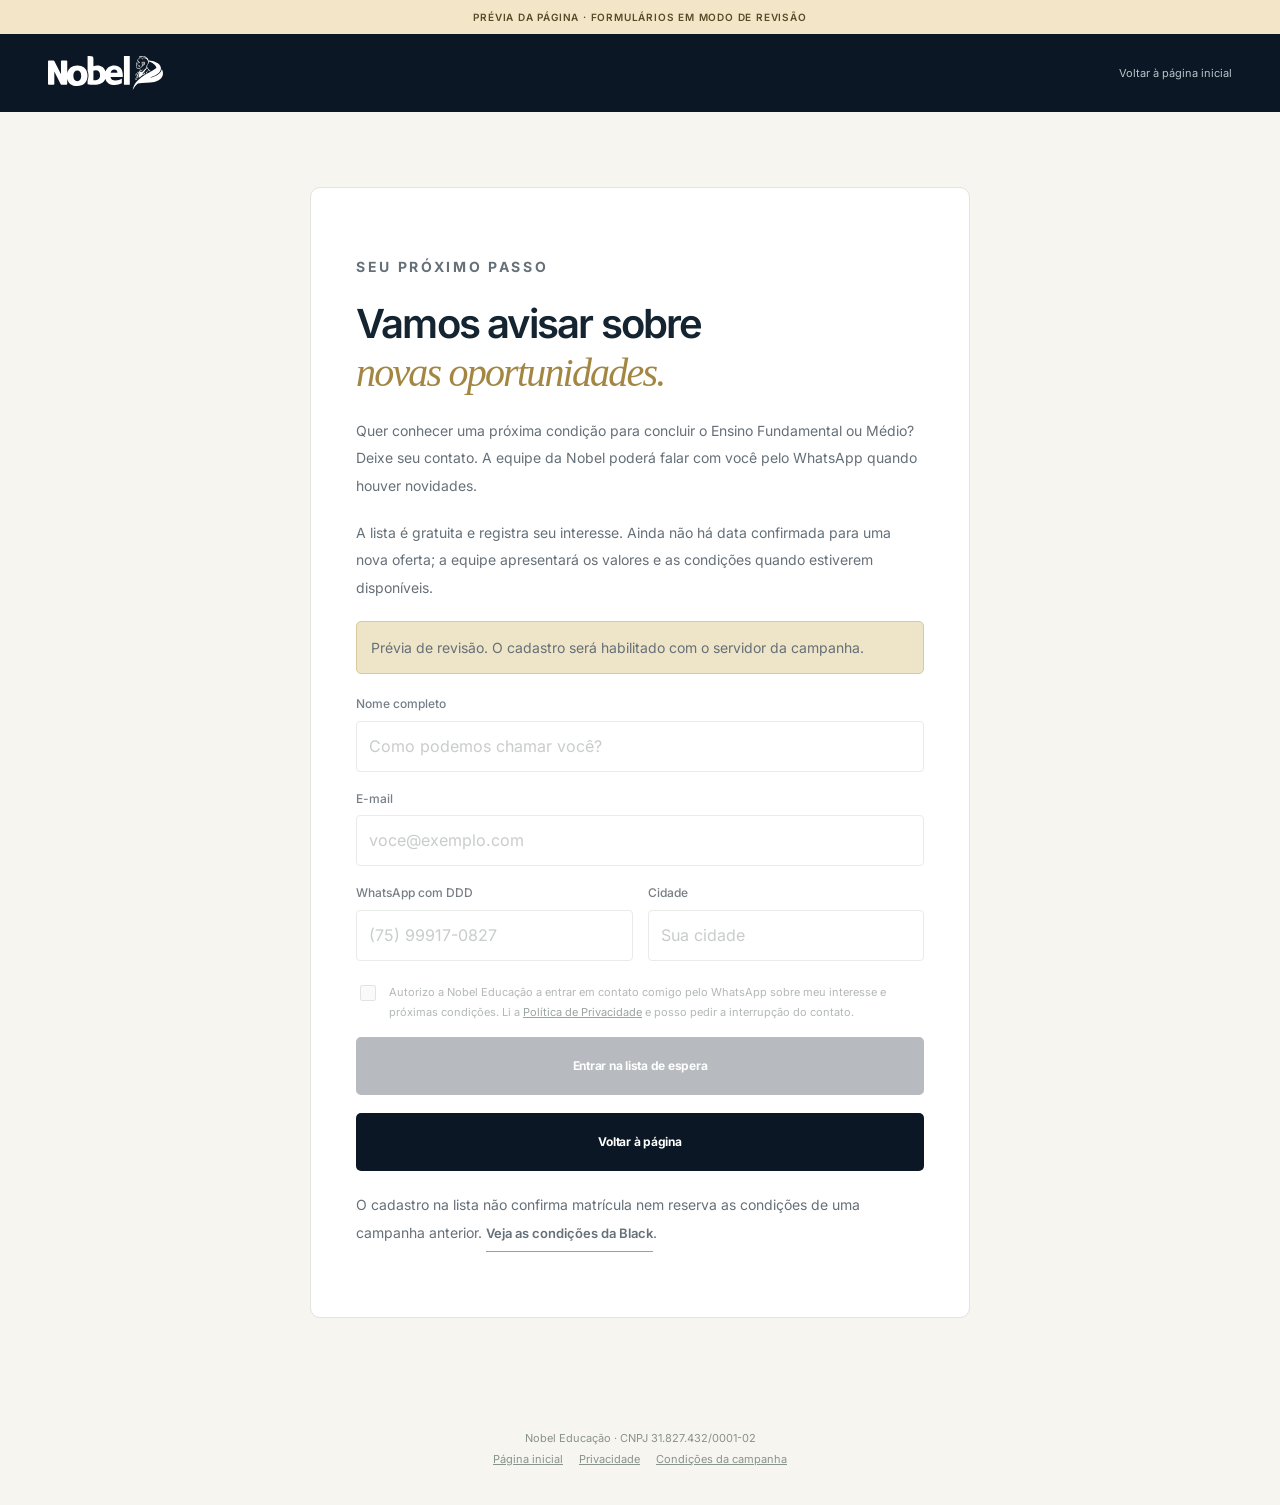
==== lista-de-espera.html @ 88e8b397 "Add navigable static Black Nobel review preview" ====
<!doctype html>
<html lang="pt-BR">
<head>
  <meta charset="utf-8">
  <meta name="viewport" content="width=device-width, initial-scale=1">
  <meta name="theme-color" content="#0b1724">
  <title>Prévia — Lista de espera | Nobel Educação</title>
  <meta name="description" content="Cadastre seu interesse para receber informações sobre próximas condições para concluir os estudos com a Nobel Educação.">
  <link rel="icon" href="./assets/favicon.svg" type="image/svg+xml">
  <link rel="stylesheet" href="./styles.css">
  <script type="module" src="./app.js"></script>
</head>
<body class="simple-page">
  <aside class="preview-banner" aria-label="Aviso de prévia">PRÉVIA DA PÁGINA · FORMULÁRIOS EM MODO DE REVISÃO</aside>
  <a class="skip-link" href="#conteudo">Pular para o conteúdo</a>
  <header class="simple-header"><div class="container"><a href="./" aria-label="Voltar à Nobel Educação"><img src="./assets/logo-nobel.svg" alt="Nobel Educação" width="115" height="36"></a><a href="./">Voltar à página inicial</a></div></header>
  <main id="conteudo" class="simple-main"><div class="container"><section class="simple-card" aria-labelledby="lista-titulo">
    <p class="eyebrow">SEU PRÓXIMO PASSO</p>
    <h1 id="lista-titulo">Vamos avisar sobre<br><em>novas oportunidades.</em></h1>
    <p>Quer conhecer uma próxima condição para concluir o Ensino Fundamental ou Médio? Deixe seu contato. A equipe da Nobel poderá falar com você pelo WhatsApp quando houver novidades.</p>
    <p>A lista é gratuita e registra seu interesse. Ainda não há data confirmada para uma nova oferta; a equipe apresentará os valores e as condições quando estiverem disponíveis.</p>
    <p id="preview-form-notice" class="preview-form-notice" role="note">Prévia de revisão. O cadastro será habilitado com o servidor da campanha.</p><form id="waitlist-form" data-preview-form aria-describedby="preview-form-notice"><fieldset disabled class="preview-disabled-fields">
      <div class="form-field"><label for="waitlist-name">Nome completo</label><input id="waitlist-name" name="name" type="text" autocomplete="name" placeholder="Como podemos chamar você?" minlength="2" maxlength="120" required></div>
      <div class="form-field"><label for="waitlist-email">E-mail</label><input id="waitlist-email" name="email" type="email" autocomplete="email" placeholder="voce@exemplo.com" maxlength="254" required></div>
      <div class="form-row">
        <div class="form-field"><label for="waitlist-whatsapp">WhatsApp com DDD</label><input id="waitlist-whatsapp" name="whatsapp" type="tel" inputmode="tel" autocomplete="tel" placeholder="(75) 99917-0827" maxlength="32" required></div>
        <div class="form-field"><label for="waitlist-city">Cidade</label><input id="waitlist-city" name="city" type="text" autocomplete="address-level2" placeholder="Sua cidade" minlength="2" maxlength="120" required></div>
      </div>
      <label class="consent" for="waitlist-consent"><input id="waitlist-consent" name="consent" type="checkbox" required><span>Autorizo a Nobel Educação a entrar em contato comigo pelo WhatsApp sobre meu interesse e próximas condições. Li a <a href="./privacidade.html">Política de Privacidade</a> e posso pedir a interrupção do contato.</span></label>
      <p id="waitlist-feedback" class="form-feedback" role="alert" tabindex="-1"></p>
      <button class="button button-navy" type="submit" disabled>Entrar na lista de espera</button>
    </fieldset></form><a class="button button-navy preview-return" href="./index.html">Voltar à página</a>
    <noscript><p>Ative o JavaScript para enviar o cadastro ou fale diretamente pelo <a href="https://wa.me/5575999170827" target="_blank" rel="noopener noreferrer">WhatsApp da Nobel</a>.</p></noscript>
    <p>O cadastro na lista não confirma matrícula nem reserva as condições de uma campanha anterior. <a class="text-link" href="./termos.html">Veja as condições da Black</a>.</p>
  </section></div></main>
  <footer class="simple-footer"><p>Nobel Educação · CNPJ 31.827.432/0001-02</p><p><a href="./">Página inicial</a><a href="./privacidade.html">Privacidade</a><a href="./termos.html">Condições da campanha</a></p></footer>
</body>
</html>
---- styles.css ----
@font-face{font-family:Inter;src:url('./assets/inter-regular.woff2') format('woff2');font-weight:400;font-display:swap}
@font-face{font-family:Inter;src:url('./assets/inter-medium.woff2') format('woff2');font-weight:500;font-display:swap}
@font-face{font-family:Inter;src:url('./assets/inter-semibold.woff2') format('woff2');font-weight:600;font-display:swap}
@font-face{font-family:Inter;src:url('./assets/inter-bold.woff2') format('woff2');font-weight:700;font-display:swap}
:root{--navy:#0b1724;--navy-soft:#152635;--gold:#e7c16c;--gold-light:#f2d998;--paper:#f7f5ef;--white:#fff;--ink:#152431;--muted:#667078;--line:#e2e4de;--green:#218553;--font:Inter,system-ui,sans-serif}
*{box-sizing:border-box}html{scroll-behavior:smooth;scroll-padding-top:24px}body{margin:0;color:var(--ink);background:var(--white);font-family:var(--font);font-size:15px;line-height:1.7;-webkit-font-smoothing:antialiased}body:has(dialog[open]){overflow:hidden}button,input{font:inherit}button,a,input,summary{-webkit-tap-highlight-color:transparent}button,a{touch-action:manipulation}a{color:inherit;text-decoration:none}button{cursor:pointer}img{max-width:100%;height:auto;display:block}button{color:inherit}h1,h2,h3,p{margin:0}h1,h2,h3{line-height:1.15;letter-spacing:-.045em}h2{font-size:clamp(32px,3.3vw,46px);font-weight:600}h3{font-size:20px;letter-spacing:-.025em}em{font-family:Georgia,'Times New Roman',serif;font-weight:400}strong,b{font-weight:600}fieldset{border:0;margin:0;padding:0;min-width:0}[hidden]{display:none!important}::selection{background:var(--gold);color:var(--navy)}:focus-visible{outline:3px solid #4789cc;outline-offset:5px}dialog:focus-visible{outline:none}.container{width:min(1240px,calc(100% - 96px));margin-inline:auto}.section{padding:108px 0}.icon{display:inline-block;flex-shrink:0;width:24px;height:24px;fill:none;stroke:currentColor;stroke-width:1.65;stroke-linecap:round;stroke-linejoin:round;vertical-align:middle}.svg-sprite,.sr-only{position:absolute;width:1px;height:1px;padding:0;margin:-1px;overflow:hidden;clip:rect(0,0,0,0);white-space:nowrap;border:0}.skip-link{position:fixed;top:8px;left:8px;z-index:100;background:var(--gold);padding:12px 20px;transform:translateY(-150%)}.skip-link:focus{transform:translateY(0)}.eyebrow{display:flex;align-items:center;gap:10px;font-size:10px;font-weight:700;letter-spacing:.19em;line-height:1.5;color:#8c6c29;margin-bottom:20px}.eyebrow.light{color:var(--gold)}.status-dot{display:inline-block;flex:none;width:6px;height:6px;border-radius:50%;background:var(--gold)}.button{display:inline-flex;align-items:center;justify-content:center;gap:18px;min-height:58px;padding:16px 24px;border:1px solid transparent;border-radius:5px;font-size:14px;font-weight:700;letter-spacing:-.02em;line-height:1.4;transition:background .2s,transform .2s,box-shadow .2s}.button:hover{transform:translateY(-2px)}.button:active{transform:translateY(0)}.button-gold{background:var(--gold);color:var(--navy);box-shadow:0 5px 20px #0000000d}.button-gold:hover{background:var(--gold-light);box-shadow:0 8px 24px #00000014}.button-navy{background:var(--navy);color:white}.button-navy:hover{background:#21394c}.button:disabled{opacity:.5;cursor:not-allowed;transform:none}.button-arrow{display:flex;align-items:center;justify-content:center;width:30px;height:30px;background:#10202a14;border-radius:50%}.button .icon{width:20px;height:20px}.icon-button{display:inline-flex;align-items:center;justify-content:center;padding:10px;background:transparent;border:1px solid var(--line);border-radius:50%;width:44px;height:44px;flex-shrink:0;transition:background .2s}.icon-button:hover{background:#e6c16d22}.text-link{display:inline-flex;align-items:center;gap:12px;font-size:13px;font-weight:600;border-bottom:1px solid #b69c5f;padding-bottom:5px}.text-link:hover{color:#947128}.announcement{height:32px;display:flex;align-items:center;justify-content:center;gap:14px;font-size:9px;font-weight:600;letter-spacing:.17em;background:var(--gold);color:var(--navy)}.spark{font-size:13px}.announcement-divider{opacity:.4}.site-header{background:var(--navy);color:white}.header-inner{display:flex;align-items:center;justify-content:space-between;height:91px;border-bottom:1px solid #ffffff15}.brand{display:flex;align-items:center;gap:20px}.brand img{width:122px;height:auto;max-height:42px}.brand>span{border-left:1px solid #ffffff33;padding-left:18px;font-size:8px;font-weight:500;letter-spacing:.13em;line-height:1.7;color:#b1bbc3}nav{display:flex;align-items:center;gap:29px;font-size:11px;font-weight:500}nav>a:hover{color:var(--gold)}nav .header-contact{margin-left:15px;padding:10px 15px;border:1px solid #ffffff33;border-radius:5px;display:flex;align-items:center;gap:17px}.header-contact .icon{width:17px;height:17px}.menu-toggle{display:none;color:white;border-color:#ffffff33}.hero{background:var(--navy);color:white;overflow:hidden}.hero-grid{display:grid;grid-template-columns:1.2fr 1fr;gap:66px;padding-top:48px;padding-bottom:45px;align-items:center}.hero-copy .eyebrow{margin-bottom:19px}.hero h1{font-size:clamp(44px,4.1vw,61px);font-weight:600;line-height:1.09;letter-spacing:-.055em}.hero h1>span{color:var(--gold)}.hero-description{color:#b6bfc6;font-size:13px;line-height:1.85;max-width:490px;margin-top:22px}.hero-description strong{color:#e7e9e9;font-weight:500}.hero-price{display:flex;align-items:center;gap:24px;margin:20px 0 19px}.hero-price>div{display:flex;align-items:baseline;gap:8px}.hero-price .installments{font-size:19px;color:#c7d0d6}.hero-price strong{font-size:44px;letter-spacing:-.06em;line-height:1.2;white-space:nowrap}.hero-price strong span{font-size:24px}.hero-price>p{font-size:12px;border-left:1px solid #ffffff24;padding-left:22px;line-height:1.8;color:#b5bec5}.hero-price b{color:white}.hero-price small{display:block;font-size:9px;color:#8998a2}.hero-cta{min-width:355px;justify-content:space-between;padding:13px 16px 13px 22px}.hero-microcopy{font-size:9px;color:#98a7b1;max-width:354px;line-height:1.7;margin-top:11px}.bonus-pill{display:flex;align-items:center;gap:13px;padding-top:20px;margin-top:18px;border-top:1px solid #ffffff16;max-width:354px;font-size:11px;color:#c0c9cf;line-height:1.5}.bonus-pill .icon{color:var(--gold);width:27px;height:27px}.bonus-pill b{color:var(--gold-light);font-weight:500}.bonus-pill small{display:block;font-size:9px;color:#82949e;margin-top:3px}.hero-visual{position:relative;min-width:0;margin:13px 0 48px}.graduate-photo{height:570px;width:100%;border-radius:240px 240px 12px 12px;overflow:hidden;position:relative;border:1px solid #bba26955;background:#080d13}.graduate-photo>img{height:100%;width:100%;object-fit:cover;object-position:69% center}.graduate-photo:after{content:'';position:absolute;inset:0;background:linear-gradient(0deg,#0b1724 0%,transparent 36%,transparent 70%,#0b172420)}.photo-caption{position:absolute;bottom:27px;left:28px;right:20px;z-index:1;text-align:center}.photo-caption>span{display:block;letter-spacing:.18em;text-transform:uppercase;font-size:9px;color:#c4cbd0}.photo-caption strong{display:block;font-family:Georgia,serif;font-style:italic;font-weight:400;color:var(--gold-light);font-size:38px;letter-spacing:-.03em}.hero-edition{position:absolute;top:35px;left:-25px;z-index:2;border:1px solid #a78d50;background:#0b1724f0;color:var(--gold);height:108px;width:108px;border-radius:50%;display:flex;flex-direction:column;align-items:center;justify-content:center;line-height:1.05;font-size:20px;letter-spacing:-.04em;transform:rotate(-10deg)}.hero-edition>b{font-size:24px}.hero-edition small{font-size:7px;letter-spacing:.14em;margin-top:7px}.hero-note{position:absolute;bottom:-48px;left:25px;right:25px;display:flex;align-items:center;gap:14px;background:var(--paper);color:var(--ink);padding:19px 20px;border-radius:6px;font-size:11px;line-height:1.65;box-shadow:0 10px 24px #0003}.note-icon{width:39px;height:39px;background:#e8c16b30;color:#8c6c29;border-radius:50%;display:grid;place-items:center}.note-check{margin-left:auto;color:#3d704e;display:grid;place-items:center;border:1px solid #c7d5c8;width:27px;height:27px;border-radius:50%}.note-check .icon{width:15px;height:15px}.trust-strip{display:grid;grid-template-columns:repeat(4,1fr);border-top:1px solid #ffffff1b;padding-top:25px;padding-bottom:28px;gap:24px}.trust-strip>span{font-size:10px;display:grid;grid-template-columns:27px 1fr;align-items:center;column-gap:9px;color:#e2e6e8;line-height:1.5}.trust-strip .icon{grid-row:1/3;color:var(--gold);width:22px;height:22px}.trust-strip small{grid-column:2;font-size:8px;color:#8599a6;margin-top:3px}.deadline-section{background:var(--paper);border-bottom:1px solid var(--line)}.deadline-inner{padding-top:23px;padding-bottom:23px;display:flex;align-items:center;justify-content:space-between;gap:25px}.deadline-copy{display:flex;align-items:center;gap:15px}.deadline-copy>.icon{width:32px;height:32px;color:#9a7a31}.deadline-copy p{font-size:13px;font-weight:600}.deadline-copy span{font-size:9px;color:var(--muted)}.countdown{display:flex;align-items:center;gap:12px;flex-shrink:0}.countdown>div{text-align:center;min-width:35px}.countdown b{display:block;font-variant-numeric:tabular-nums;font-size:28px;letter-spacing:-.06em;line-height:1.2;font-weight:500}.countdown span{font-size:7px;text-transform:uppercase;letter-spacing:.15em;color:#7b817e}.countdown i{font-size:19px;color:#aab0aa;font-style:normal;align-self:flex-start}.seat-note{display:flex;gap:8px;align-items:center;font-size:9px;color:#68716d;white-space:nowrap}.seat-note .status-dot{background:#8f9e7a;width:5px;height:5px}.school-grid{display:grid;grid-template-columns:1fr 1fr;gap:85px;align-items:center}.school-copy>p:not(.eyebrow){font-size:13px;line-height:1.95;color:var(--muted);margin-top:25px;max-width:460px}.school-copy h2 em{color:#95762f}.check-list{list-style:none;margin:25px 0;padding:0;display:grid;gap:13px}.check-list li{display:flex;align-items:flex-start;gap:10px;font-size:11px;line-height:1.6}.check-list .icon{width:16px;height:16px;margin-top:1px;color:#aa8739}.school-partners{border-top:1px solid var(--line);padding-top:20px;margin-top:29px}.school-partners>span{font-size:7px;font-weight:600;letter-spacing:.15em;color:#868c8e}.school-partners>div{display:flex;align-items:center;gap:25px;margin-top:12px}.school-partners img{width:auto;max-width:115px;max-height:40px;object-fit:contain}.partner-separator{height:28px;width:1px;background:var(--line)}.school-collage{position:relative;display:grid;grid-template-columns:1fr 1fr;gap:12px;padding-bottom:30px}.school-photo{border-radius:6px;object-fit:cover;width:100%;height:190px}.main-photo{grid-column:1/-1;height:255px}.years-badge{position:absolute;left:-30px;bottom:4px;display:flex;align-items:center;gap:12px;background:var(--gold);border:8px solid white;padding:14px 25px 14px 20px;border-radius:5px;line-height:1.4}.years-badge b{font-size:41px;letter-spacing:-.06em;line-height:1}.years-badge>span{font-size:10px}.institutional-video{display:grid;grid-template-columns:.75fr 1fr;width:100%;margin-top:60px;background:var(--paper);border:1px solid var(--line);padding:0;text-align:left;border-radius:8px;overflow:hidden;transition:box-shadow .2s}.institutional-video:hover{box-shadow:0 12px 35px #0b172413}.institutional-thumbnail{position:relative;overflow:hidden;display:block;min-height:260px}.institutional-thumbnail>img{width:100%;height:100%;object-fit:cover;filter:brightness(.82)}.play-button{position:absolute;top:50%;left:50%;transform:translate(-50%,-50%);display:grid;place-items:center;border:1px solid #ffffffaa;background:#ffffff20;backdrop-filter:blur(4px);border-radius:50%;width:62px;height:62px;color:white}.play-button .icon{width:22px;height:22px;fill:currentColor;stroke-width:0;margin-left:3px}.institutional-copy{padding:32px 50px;display:flex;flex-direction:column;align-items:flex-start;justify-content:center}.institutional-copy .eyebrow{font-size:8px;margin-bottom:15px}.institutional-copy>strong{font-size:24px;line-height:1.3;letter-spacing:-.035em;font-weight:500}.institutional-copy>span:not(.eyebrow):not(.text-link){font-size:11px;color:var(--muted);margin-top:12px}.institutional-copy .text-link{font-size:11px;margin-top:21px}.formation-section{background:var(--paper)}.section-heading{margin-bottom:48px}.section-heading p:not(.eyebrow){font-size:12px;color:var(--muted);margin-top:18px;line-height:1.9}.section-heading em{color:#917334}.section-heading.centered{text-align:center}.centered .eyebrow{justify-content:center}.formation-grid{display:grid;grid-template-columns:repeat(4,1fr);gap:18px}.formation-card{position:relative;background:white;padding:27px 24px 25px;border:1px solid var(--line);border-radius:6px;display:flex;flex-direction:column;align-items:flex-start}.card-icon{display:grid;place-items:center;width:46px;height:46px;background:#eee7d1;color:#927025;border-radius:50%;margin-bottom:30px}.card-icon .icon{width:23px;height:23px}.card-number{position:absolute;top:33px;right:24px;font-size:10px;letter-spacing:.1em;color:#a6aaa5}.formation-card h3{font-size:17px;font-weight:600;line-height:1.4;min-height:48px;letter-spacing:-.03em}.formation-card p{font-size:11px;color:var(--muted);line-height:1.9;margin:13px 0 28px}.card-detail{font-size:7px;letter-spacing:.12em;font-weight:700;line-height:1.8;color:#98762e;margin-top:auto}.packages-heading{display:grid;grid-template-columns:1.2fr 1fr;gap:70px;align-items:center}.packages-heading>p{max-width:450px}.included-tag{display:inline-flex;align-items:center;gap:9px;color:#96712a;font-size:11px;font-weight:600;margin-top:18px}.included-tag .icon{width:18px;height:18px}.package-grid{display:grid;grid-template-columns:repeat(6,1fr);gap:20px}.package-card{grid-column:span 2;position:relative;border:1px solid var(--line);border-radius:6px;padding:31px 28px;background:#fff;display:flex;align-items:flex-start;flex-direction:column;min-height:345px}.package-card:nth-last-child(2){grid-column:2/span 2}.package-card:last-child{grid-column:4/span 2}.package-card.featured{background:var(--navy);color:white;border-color:var(--navy)}.package-badge{position:absolute;top:-11px;right:20px;font-size:7px;font-weight:700;letter-spacing:.1em;color:var(--navy);background:var(--gold);padding:5px 11px;border-radius:2px}.package-index{font-size:15px;font-weight:500;color:#ac8d4c;display:flex;gap:13px;align-items:center;margin-bottom:24px}.package-index span{font-size:6px;letter-spacing:.13em;color:#9ba19d;font-weight:600}.package-card h3{font-size:27px;font-weight:500;line-height:1.2;letter-spacing:-.045em}.package-card.featured h3{color:var(--gold-light)}.course-count{font-size:9px;margin-top:13px;border:1px solid var(--line);border-radius:20px;padding:3px 10px;color:#7a837f}.featured .course-count{border-color:#ffffff33;color:#c3cbd0}.package-card>p{font-size:11px;line-height:1.9;color:var(--muted);margin-top:19px;margin-bottom:23px}.featured>p{color:#adbcc6}.package-bottom{display:flex;align-items:center;gap:7px;flex-wrap:wrap;font-size:8px;border-top:1px solid var(--line);padding-top:17px;margin-top:auto;width:100%;color:#7b8784}.package-bottom .icon{width:13px;height:13px;color:#9e833f}.package-bottom>span{margin-left:auto;color:var(--gold-light);font-weight:500}.featured .package-bottom{border-color:#ffffff22;color:#c2ccd2}.section-footnote{font-size:10px;color:#7b858b;line-height:1.9;text-align:center;max-width:650px;margin:30px auto 0}.process-section{background:var(--paper)}.timeline{display:grid;grid-template-columns:repeat(5,1fr);gap:25px;list-style:none;padding:0;margin:0;position:relative}.timeline:before{content:'';height:1px;position:absolute;top:23px;left:24px;right:80px;background:#d9d7c8}.timeline li{position:relative}.timeline li>span{display:grid;place-items:center;position:relative;z-index:1;width:48px;height:48px;background:var(--paper);border:1px solid #c8b37d;border-radius:50%;font-size:12px;color:#92702b;margin-bottom:23px}.timeline li:last-child>span{background:var(--gold);border-color:var(--gold);color:var(--navy)}.timeline h3{font-size:14px;font-weight:600;letter-spacing:-.025em;line-height:1.5;margin-bottom:9px}.timeline p{font-size:10px;line-height:1.9;color:var(--muted)}.transparency-note{display:flex;align-items:flex-start;gap:17px;border-top:1px solid #dfe0d8;padding:26px 0 0;margin-top:38px;color:#77817e}.transparency-note>.icon{width:20px;height:20px;color:#9b874d;margin-top:3px}.transparency-note p{font-size:10px;line-height:1.9;max-width:950px}.transparency-note strong{display:block;color:#52615f;font-weight:600}.testimonials-section{overflow:hidden}.testimonials-heading{display:flex;align-items:flex-end;justify-content:space-between;gap:25px}.carousel-controls{display:flex;gap:9px;margin-bottom:7px}.rotate-arrow{transform:rotate(180deg)}.testimonials-track{display:flex;gap:20px;overflow-x:auto;scroll-snap-type:x mandatory;scrollbar-width:thin;scrollbar-color:#d9c69d transparent;padding:0 0 17px}.story-card{position:relative;flex:0 0 calc((100% - 60px)/4);aspect-ratio:3/4.05;overflow:hidden;border-radius:6px;border:0;padding:0;background:var(--navy);text-align:left;scroll-snap-align:start}.story-card:after{content:'';position:absolute;inset:0;background:linear-gradient(0deg,#07121cf0 0%,#07121c55 35%,transparent 70%)}.story-card>img{width:100%;height:100%;object-fit:cover;transition:transform .35s}.story-card:hover>img{transform:scale(1.04)}.story-play{position:absolute;top:18px;left:18px;width:36px;height:36px;border:1px solid #ffffff88;background:#0b172433;backdrop-filter:blur(3px);border-radius:50%;color:white;display:grid;place-items:center;z-index:1}.story-play .icon{fill:white;stroke:0;width:13px;height:13px;margin-left:2px}.story-caption{position:absolute;z-index:1;bottom:20px;left:20px;right:20px;color:white;display:flex;flex-direction:column;line-height:1.7}.story-caption strong{font-size:16px;letter-spacing:-.035em;font-weight:500}.story-caption>span{font-size:10px;color:#b6c0c6}.story-caption small{font-size:8px;margin-top:15px;color:var(--gold-light)}.prints-disclosure{margin-top:30px;border-top:1px solid var(--line)}.prints-disclosure>summary{display:flex;align-items:center;justify-content:space-between;gap:15px;padding:23px 0;font-size:12px;font-weight:500;cursor:pointer;list-style:none}.prints-disclosure>summary::-webkit-details-marker{display:none}.prints-disclosure>summary>span{display:flex;align-items:center;gap:12px;color:#7a8385;font-size:10px;font-weight:400}.prints-disclosure>summary .icon{width:17px;height:17px}.prints-grid{display:grid;grid-template-columns:repeat(3,1fr);gap:18px;padding:20px 0}.prints-grid>button{background:var(--paper);border:1px solid var(--line);border-radius:5px;padding:12px;text-align:left}.prints-grid img{width:100%;height:280px;object-fit:contain}.prints-grid>button>span{display:block;font-size:9px;padding:12px 3px 0;color:#77817e}.offer-section{background:var(--navy);color:white;position:relative}.offer-grid{display:grid;grid-template-columns:1fr .95fr;gap:100px;align-items:center}.offer-copy h2{font-size:clamp(38px,4vw,54px);line-height:1.12}.offer-copy h2 em{color:var(--gold)}.offer-copy>p:not(.eyebrow){color:#a6b4bf;font-size:12px;line-height:1.95;max-width:420px;margin-top:23px}.offer-copy .check-list{margin-top:28px;gap:15px}.offer-copy .check-list li{font-size:11px;color:#d1d9dd}.offer-copy .check-list .icon{color:var(--gold)}.offer-guarantee{display:flex;gap:18px;border-top:1px solid #ffffff23;padding-top:25px;margin-top:32px;max-width:430px}.offer-guarantee>.icon{width:36px;height:36px;color:var(--gold)}.offer-guarantee p{font-size:11px;line-height:1.9}.offer-guarantee p span{display:block;font-size:10px;color:#8ea0ad;margin-top:5px}.price-card{background:var(--paper);color:var(--ink);border-radius:9px;overflow:hidden}.price-card-label{display:block;text-align:center;background:var(--gold);padding:14px 18px;letter-spacing:.18em;font-size:9px;font-weight:700}.price-card-inner{padding:30px 35px;text-align:center}.price-card-inner>p:first-child{font-size:14px;font-weight:500;margin-bottom:18px}.price-old{font-size:11px;color:#7b858a}.offer-price{display:flex;align-items:baseline;justify-content:center;gap:13px;line-height:1.3;margin-top:4px}.offer-price>span{font-size:24px;font-weight:500;color:#8e712d}.offer-price strong{font-size:74px;letter-spacing:-.075em;font-weight:600;white-space:nowrap}.offer-price small{font-size:29px}.price-total{font-size:9px;color:#7d8789}.cash-price{display:block;font-size:16px;margin:14px 0 23px}.cash-price b{font-weight:600}.price-bonus{display:flex;justify-content:center;align-items:center;gap:12px;background:#e9e3cf7a;border:1px solid #dfd5b8;border-radius:4px;padding:13px 10px;margin-bottom:23px;text-align:left;font-size:10px;line-height:1.65;color:#7e7453}.price-bonus .icon{color:#987b33;width:26px;height:26px}.price-bonus b{color:#4b523f;font-weight:500}.price-card .button{width:100%;font-size:12px;gap:10px;padding-inline:12px}.price-microcopy{font-size:8px;max-width:280px;margin:11px auto 20px;color:#7e8785;line-height:1.8}.payment-methods{display:flex;align-items:center;justify-content:center;gap:19px}.payment-methods>span{font-size:9px;color:#8a9497}.payment-methods img{max-height:20px;object-fit:contain;filter:grayscale(1);opacity:.7}.price-secure{font-size:8px;color:#7d8c8c;margin-top:16px;display:flex;align-items:center;justify-content:center;gap:6px}.price-secure .icon{width:13px;height:13px;color:#75937c}.savings{margin-top:75px;padding-top:45px;border-top:1px solid #ffffff25;display:grid;grid-template-columns:.7fr 1fr;gap:65px;align-items:center}.savings .eyebrow{font-size:8px;margin-bottom:15px}.savings h3{font-size:23px;line-height:1.4;font-weight:500}.savings>div>p:not(.eyebrow){font-size:10px;line-height:1.9;color:#8fa0ad;max-width:270px;margin-top:13px}.table-scroll{overflow:auto}table{width:100%;border-collapse:collapse;text-align:left}th,td{font-size:10px;padding:17px 9px;border-bottom:1px solid #ffffff1c;white-space:nowrap}thead th{color:#7d939f;font-size:8px;font-weight:400;text-transform:uppercase;letter-spacing:.1em}tbody th{font-weight:400;color:#abb9c3}tbody td{color:#cad2d7}td:nth-child(3){color:var(--gold-light)}td:last-child{color:#d5dfd5}td small{display:block;font-size:8px;color:#80929e;margin-top:4px}td>b{display:inline-block;font-size:8px;border-radius:3px;margin-left:5px;background:#d5e7cb15;padding:2px 5px;color:#bbd7b5}.credibility-section{background:var(--paper)}.credibility-grid{display:grid;grid-template-columns:repeat(4,1fr);gap:0}.credibility-grid article{text-align:center;padding:28px 20px;border-right:1px solid #e0e1d8}.credibility-grid article:nth-child(4n){border-right:0}.credibility-grid article:nth-child(-n+4){border-bottom:1px solid #e0e1d8}.credibility-grid .icon{color:#a68a47;width:28px;height:28px;margin-bottom:18px}.credibility-grid h3{font-size:12px;font-weight:600;line-height:1.5;letter-spacing:-.015em}.credibility-grid p{font-size:9px;line-height:1.8;color:#7f898b;margin-top:7px}.faq-layout{display:grid;grid-template-columns:.9fr 1.2fr;gap:95px;align-items:start}.faq-layout .section-heading{position:sticky;top:35px}.faq-layout .text-link{font-size:12px;margin-top:29px}.faq-list details{border-bottom:1px solid var(--line)}.faq-list details:first-child{border-top:1px solid var(--line)}.faq-list summary{list-style:none;cursor:pointer;display:flex;align-items:center;justify-content:space-between;gap:25px;font-size:12px;line-height:1.7;font-weight:500;padding:22px 0}.faq-list summary::-webkit-details-marker{display:none}.faq-list summary>span{font-size:20px;color:#a28b4c;font-weight:400;transition:transform .2s}.faq-list details[open] summary>span{transform:rotate(45deg)}.faq-list details>p{font-size:11px;color:var(--muted);line-height:1.9;padding:0 27px 25px 0}.final-section{padding:0 0 90px}.final-card{background:var(--navy);color:white;border-radius:8px;padding:58px 65px;display:flex;align-items:center;justify-content:space-between;gap:45px;position:relative;overflow:hidden}.final-card:after{content:'';position:absolute;right:-130px;top:-170px;width:550px;height:550px;border:1px solid #d8bb7330;border-radius:50%;pointer-events:none}.final-card .eyebrow{font-size:8px;margin-bottom:17px}.final-card h2{font-size:39px;line-height:1.2}.final-card h2 em{color:var(--gold)}.final-card p:not(.eyebrow){font-size:11px;color:#8fa1af;margin-top:18px}.final-card>div{z-index:1}.final-card .button{font-size:12px;white-space:nowrap}.final-note{display:block;text-align:center;font-size:8px;color:#7e919e;margin-top:14px}.site-footer{background:#f1f2ed;color:#74817f;padding:48px 0 22px;font-size:10px}.footer-top{display:flex;align-items:center;gap:35px;padding-bottom:30px;border-bottom:1px solid #dcdfd7}.footer-top .brand{background:var(--navy);padding:13px 19px;border-radius:4px}.footer-top .brand img{width:100px;max-height:33px}.footer-top>p{font-size:11px;line-height:1.8;color:#8a9491}.footer-top>div{margin-left:auto;display:flex;gap:25px;font-size:10px;color:#5d716e}.footer-info{display:flex;align-items:center;justify-content:space-between;gap:30px;padding:24px 0;font-size:8px;line-height:2}.footer-info>p:last-child{display:flex;gap:20px;white-space:nowrap}.footer-info a:hover,.footer-top a:hover{text-decoration:underline}.footer-bottom{display:flex;justify-content:space-between;gap:20px;font-size:7px;border-top:1px solid #dcdfd7;padding-top:17px;color:#8a9993}.sticky-enroll{display:none}.enrollment-dialog{border:0;max-width:530px;width:calc(100% - 32px);max-height:calc(100dvh - 32px);padding:38px 40px;border-radius:12px;color:var(--ink);background:var(--paper);overflow-y:auto;box-shadow:0 30px 100px #0006}.enrollment-dialog::backdrop,.video-dialog::backdrop,.image-dialog::backdrop{background:#07131dde;backdrop-filter:blur(5px)}.dialog-close{position:absolute;right:16px;top:16px;border:0;width:35px;height:35px}.dialog-close .icon{width:20px;height:20px}.dialog-brand{display:block;font-size:10px;font-weight:700;letter-spacing:.16em;margin-bottom:31px}.dialog-brand>span{color:#a48744;font-weight:400;margin-left:7px}.enrollment-dialog .eyebrow{font-size:8px;margin-bottom:14px}.enrollment-dialog h2{font-size:33px;line-height:1.18;font-weight:600;outline:none}.dialog-intro{font-size:11px;line-height:1.85;color:var(--muted);margin-top:17px;margin-bottom:24px}.triage-meta{display:flex;justify-content:space-between;align-items:center;font-size:7px;letter-spacing:.09em;color:#8a8f85;margin-top:28px}.triage-meta>b{font-size:9px;letter-spacing:0;color:#8a702e}.progress-track{height:3px;border-radius:2px;background:#e0e0d5;margin:10px 0 27px;overflow:hidden}.progress-track>span{display:block;height:100%;background:#c4a458;transition:width .25s}.enrollment-dialog legend{font-size:15px;font-weight:500;line-height:1.6;margin-bottom:22px;letter-spacing:-.015em}.answer-option{display:flex;align-items:center;gap:12px;position:relative;border:1px solid #d7dbd2;border-radius:5px;padding:15px 14px;font-size:11px;line-height:1.7;margin-bottom:10px;background:white;cursor:pointer}.answer-option:has(input:checked){border-color:#a78c49;background:#eee5cc66;box-shadow:0 0 0 1px #a78c4922}.answer-option input{width:16px;height:16px;accent-color:#a78736;flex-shrink:0}.answer-option i{display:none}.triage-actions{display:flex;align-items:center;justify-content:space-between;gap:25px;margin-top:25px}.triage-actions .button{margin-left:auto;min-height:48px;font-size:11px;min-width:145px}.text-button{border:0;background:none;color:#788780;font-size:11px;padding:10px 0}.dialog-security{font-size:8px;line-height:1.8;color:#97a09a;display:flex;align-items:center;gap:7px;margin-top:23px}.dialog-security .icon{width:13px;height:13px}.form-field{margin-bottom:17px}.form-field label{display:block;font-size:10px;font-weight:500;margin-bottom:6px}.form-field input{width:100%;min-height:45px;border:1px solid #d9ddd6;background:white;border-radius:4px;padding:11px 12px;font-size:11px;color:var(--ink)}.form-field input::placeholder{color:#a3aaa5}.form-field input:focus{border-color:#9b874e}.form-row{display:grid;grid-template-columns:1fr 1fr;gap:15px}.consent{display:flex;align-items:flex-start;gap:10px;font-size:9px;line-height:1.8;color:#7d8781;cursor:pointer;margin:5px 0 15px}.consent input{width:16px;height:16px;flex-shrink:0;accent-color:var(--navy);margin-top:2px}.consent a{text-decoration:underline;color:#53665c}.form-feedback{font-size:10px;line-height:1.8;color:#af3c32;margin:12px 0}.form-feedback:empty{display:none}.enrollment-dialog #lead-submit{width:100%;font-size:12px;min-height:51px}.result-symbol{display:grid;place-items:center;width:58px;height:58px;border-radius:50%;color:#8b712a;background:#eee5cc;margin:5px 0 25px}.result-symbol .icon{width:28px;height:28px}.enrollment-dialog [data-modal-view=ineligible]>p:not(.dialog-intro){font-size:11px;color:#77867e;margin-bottom:24px;line-height:1.9}.enrollment-dialog [data-modal-view=ineligible]>.button,.enrollment-dialog [data-modal-view=success]>.button{font-size:11px;width:100%;margin-top:7px}.video-dialog{border:0;background:var(--navy);color:white;padding:0;border-radius:9px;width:min(900px,calc(100% - 32px));max-height:calc(100dvh - 32px);box-shadow:0 20px 70px #0006}.video-dialog-header{display:flex;align-items:center;justify-content:space-between;gap:20px;padding:12px 15px 12px 22px}.video-dialog-header h2{font-size:13px;letter-spacing:-.02em;font-weight:500}.video-dialog-header .icon-button{border:0}.video-dialog video{display:block;width:100%;max-height:calc(100dvh - 120px);background:black}.image-dialog{border:0;background:var(--paper);padding:50px 18px 16px;border-radius:9px;width:fit-content;max-width:calc(100vw - 32px);max-height:calc(100dvh - 32px);overflow:auto}.image-dialog>img{max-height:calc(100dvh - 130px);width:auto;max-width:100%;object-fit:contain;margin:auto}.image-dialog>p{font-size:9px;text-align:center;padding-top:12px;color:var(--muted)}.noscript-note{background:var(--gold);padding:20px;font-size:13px;position:relative;z-index:5}.noscript-note a{text-decoration:underline}.campaign-expired .countdown{opacity:.4}.campaign-expired .hero-cta{font-size:13px}.simple-page{background:var(--paper);min-height:100dvh}.simple-header{background:var(--navy);padding:22px 0}.simple-header .container{display:flex;align-items:center;justify-content:space-between;color:#bac5c9;font-size:11px}.simple-header img{width:115px;max-height:36px}.simple-main{padding:75px 0}.simple-card{max-width:660px;margin:0 auto;background:white;border:1px solid var(--line);padding:45px;border-radius:10px}.simple-card h1{font-size:40px;font-weight:600;line-height:1.2}.simple-card h1 em{color:#a38641}.simple-card>p{font-size:12px;color:var(--muted);margin:20px 0;line-height:1.95}.simple-card .button{width:100%;font-size:12px}.legal-document{max-width:760px;margin:0 auto}.legal-document h1{font-size:39px;line-height:1.2;margin-bottom:20px}.legal-document .updated{font-size:10px;color:#89938b;margin-bottom:35px}.legal-document h2{font-size:20px;letter-spacing:-.025em;margin:30px 0 15px}.legal-document p,.legal-document li{font-size:12px;color:#65736b;line-height:1.95;margin-bottom:15px}.legal-document a{color:#856b2a;text-decoration:underline}.simple-footer{text-align:center;padding:35px 20px;font-size:9px;line-height:1.9;color:#87938b}.simple-footer a{margin:0 8px;text-decoration:underline}.success-message{background:#eaf3e9;border:1px solid #bfd4bd;padding:14px;border-radius:5px;color:#366342!important}
@media(min-width:1600px){.hero-grid{gap:100px}.hero h1{font-size:66px}.graduate-photo{height:620px}}
@media(max-width:1100px){.container{width:calc(100% - 64px)}nav{gap:19px;font-size:10px}.brand>span{display:none}.hero-grid{gap:45px;grid-template-columns:1.2fr 1fr}.hero h1{font-size:48px}.graduate-photo{height:520px}.hero-edition{width:90px;height:90px;font-size:18px;left:-18px}.hero-edition>b{font-size:21px}.hero-edition small{font-size:6px}.hero-note{left:10px;right:10px;padding:17px 14px;gap:9px;font-size:9px}.hero-price{gap:14px}.hero-price>p{padding-left:14px}.hero-price strong{font-size:38px}.hero-price strong span{font-size:18px}.hero-cta{min-width:0;width:100%;max-width:355px;font-size:12px}.hero-description{font-size:12px}.seat-note{display:none}.school-grid{gap:50px}.school-photo{height:155px}.main-photo{height:240px}.school-copy h2{font-size:36px}.school-copy>p:not(.eyebrow){font-size:12px}.formation-grid{gap:12px}.formation-card{padding:23px 18px}.formation-card h3{font-size:15px}.card-number{right:18px;top:30px}.formation-card p{font-size:10px}.card-detail{font-size:6px}.packages-heading{gap:35px}.package-card{padding:27px 22px}.package-card h3{font-size:24px}.package-index span{font-size:5.5px}.offer-grid{gap:60px}.offer-price strong{font-size:60px}.price-card-inner{padding:27px}.savings{gap:40px}.faq-layout{gap:50px}.final-card{padding:48px}.final-card h2{font-size:34px}}
@media(max-width:800px){.container{width:calc(100% - 40px)}.section{padding:70px 0}.announcement{font-size:7px;gap:10px;letter-spacing:.13em;height:29px}.header-inner{height:73px;position:relative}.brand img{width:111px}.menu-toggle{display:flex;border:0}.site-header nav{display:none;position:absolute;top:73px;left:-20px;right:-20px;z-index:10;background:#122433;box-shadow:0 20px 30px #0002;border-top:1px solid #ffffff18;padding:20px;align-items:stretch;gap:0;font-size:13px}.site-header nav.is-open{display:flex;flex-direction:column}.site-header nav>a{padding:13px 5px}.site-header nav .header-contact{margin:12px 0 0;padding:13px;justify-content:space-between}.hero-grid{gap:28px;padding-top:34px;padding-bottom:40px;grid-template-columns:1.15fr 1fr}.hero h1{font-size:37px}.hero-description{font-size:11px}.hero-copy .eyebrow{font-size:7px}.hero-price{display:block;margin-top:19px}.hero-price>p{border:0;padding:0;margin-top:8px}.hero-price small{display:inline;font-size:8px;margin-left:5px}.hero-microcopy{font-size:8px}.graduate-photo{height:460px}.hero-note{padding:12px 10px;left:0;right:0;gap:8px;font-size:8px}.note-icon{width:29px;height:29px}.note-check{display:none}.hero-edition{width:77px;height:77px;font-size:14px;top:25px}.hero-edition>b{font-size:18px}.hero-edition small{font-size:5px}.photo-caption strong{font-size:28px}.photo-caption>span{font-size:7px}.bonus-pill{font-size:9px;margin-top:15px;padding-top:15px}.bonus-pill small{font-size:8px}.hero-cta{min-height:51px;font-size:10px;padding:12px 11px;gap:9px}.hero-cta .button-arrow{width:23px;height:23px}.hero-cta .icon{width:16px;height:16px}.trust-strip{gap:15px;padding-top:20px;padding-bottom:22px;grid-template-columns:repeat(2,1fr)}.trust-strip>span{font-size:9px}.trust-strip small{font-size:7px}.deadline-copy>.icon{width:24px;height:24px}.deadline-copy p{font-size:11px}.deadline-copy span{font-size:8px}.deadline-inner{gap:20px}.countdown{gap:7px}.countdown>div{min-width:29px}.countdown b{font-size:23px}.countdown i{font-size:15px}.countdown span{font-size:6px}.school-grid{gap:40px;grid-template-columns:1fr}.school-copy>p:not(.eyebrow){max-width:100%;font-size:13px}.school-copy h2{font-size:39px}.school-copy h2 br:nth-of-type(2){display:none}.school-photo{height:190px}.main-photo{height:300px}.school-collage{margin-left:25px}.school-partners{max-width:420px}.institutional-video{grid-template-columns:1fr 1.1fr;margin-top:35px}.institutional-copy{padding:25px}.institutional-copy>strong{font-size:20px}.institutional-copy>span:not(.eyebrow):not(.text-link){font-size:10px}.institutional-thumbnail{min-height:260px}.formation-grid{grid-template-columns:repeat(2,1fr);gap:16px}.formation-card{padding:26px}.formation-card h3{font-size:17px;min-height:0}.formation-card p{font-size:11px}.card-number{right:26px;top:31px}.card-icon{margin-bottom:23px}.card-detail{font-size:7px}.packages-heading{grid-template-columns:1fr;gap:0}.packages-heading>p{max-width:540px}.package-grid{gap:16px}.package-card{grid-column:span 3;min-height:330px}.package-card:nth-last-child(2){grid-column:span 3}.package-card:last-child{grid-column:2/span 4}.package-card h3{font-size:25px}.package-index span{font-size:6px}.package-card>p{font-size:11px}.package-bottom{font-size:8px}.timeline{grid-template-columns:1fr;gap:25px}.timeline:before{top:25px;bottom:70px;left:24px;width:1px;height:auto;right:auto}.timeline li{padding-left:75px;min-height:72px}.timeline li>span{position:absolute;left:0;top:0;margin:0}.timeline h3{padding-top:1px;margin-bottom:5px;font-size:14px}.timeline p{font-size:11px;max-width:500px}.transparency-note{margin-top:30px}.story-card{flex-basis:calc((100% - 36px)/2.6)}.testimonials-track{gap:16px}.story-caption{left:16px;right:16px;bottom:16px}.story-caption strong{font-size:14px}.story-caption>span{font-size:9px}.story-caption small{font-size:7px}.story-play{top:14px;left:14px;width:32px;height:32px}.offer-grid{gap:40px}.offer-copy h2{font-size:37px}.offer-copy>p:not(.eyebrow){font-size:11px}.offer-copy .check-list li{font-size:10px}.offer-guarantee{gap:10px}.offer-guarantee>.icon{width:28px;height:28px}.offer-guarantee p{font-size:10px}.offer-guarantee p span{font-size:9px}.price-card-label{font-size:7px}.price-card-inner{padding:23px 20px}.price-card-inner>p:first-child{font-size:12px}.offer-price strong{font-size:47px}.offer-price small{font-size:21px}.offer-price>span{font-size:18px}.cash-price{font-size:13px}.price-bonus{font-size:9px;gap:9px}.price-card .button{font-size:10px;min-height:51px}.price-microcopy{font-size:7px}.payment-methods{gap:10px}.price-secure{font-size:7px}.savings{grid-template-columns:1fr;gap:23px;margin-top:50px;padding-top:35px}.savings>div>p:not(.eyebrow){max-width:none}.savings h3{font-size:22px}.savings .eyebrow{margin-bottom:10px}.credibility-grid{grid-template-columns:repeat(2,1fr)}.credibility-grid article{padding:24px 16px}.credibility-grid article:nth-child(4n){border-right:1px solid #e0e1d8}.credibility-grid article:nth-child(2n){border-right:0}.credibility-grid article:nth-child(-n+6){border-bottom:1px solid #e0e1d8}.faq-layout{grid-template-columns:1fr;gap:0}.faq-layout .section-heading{position:static;margin-bottom:30px}.faq-layout .text-link{margin-top:20px}.faq-list summary{font-size:12px;padding:20px 0}.final-section{padding-bottom:60px}.final-card{padding:38px;flex-direction:column;align-items:flex-start;gap:25px}.final-card h2{font-size:36px}.final-card .button{font-size:12px}.final-card:after{right:-200px;top:40px}.footer-info{align-items:flex-start;flex-direction:column;gap:17px}.footer-top{gap:23px}.footer-top>p{font-size:9px}.footer-top>div{gap:15px;font-size:9px}.footer-top .brand{padding:10px 13px}.footer-top .brand img{width:85px}.footer-bottom{font-size:6px}.simple-main{padding:50px 0}.simple-card{padding:32px}.simple-card h1{font-size:35px}}
@media(max-width:560px){.hero-grid{grid-template-columns:1fr;gap:36px;padding-top:34px}.hero-copy .eyebrow{font-size:8px;letter-spacing:.13em;margin-bottom:20px}.hero h1{font-size:clamp(36px,9.6vw,53px);line-height:1.1;letter-spacing:-.055em}.hero-description{font-size:12px;line-height:1.9;margin-top:22px;max-width:none}.hero-price{display:flex;gap:18px;margin:22px 0}.hero-price strong{font-size:42px}.hero-price .installments{font-size:18px}.hero-price strong span{font-size:21px}.hero-price>p{border-left:1px solid #ffffff25;padding-left:17px;margin:0;font-size:11px}.hero-price small{display:block;font-size:7px;margin-left:0;max-width:145px}.hero-cta{max-width:none;min-height:58px;font-size:12px;padding:13px 16px 13px 19px}.hero-cta .button-arrow{width:29px;height:29px}.hero-cta .icon{width:19px;height:19px}.hero-microcopy{font-size:8px;max-width:none;line-height:1.9;margin-top:12px}.bonus-pill{max-width:none;font-size:10px;margin-top:20px;padding-top:17px}.bonus-pill small{font-size:8px}.hero-visual{margin:5px 22px 32px}.graduate-photo{height:400px;border-radius:170px 170px 5px 5px}.hero-edition{width:87px;height:87px;font-size:17px;left:-17px;top:12px}.hero-edition>b{font-size:21px}.hero-edition small{font-size:6px}.hero-note{left:-14px;right:-14px;bottom:-32px;padding:16px;font-size:10px;gap:13px}.note-icon{width:35px;height:35px}.note-check{display:grid;margin-left:auto}.photo-caption strong{font-size:33px}.photo-caption>span{font-size:8px}.trust-strip{padding-top:22px;padding-bottom:25px;gap:21px 12px}.trust-strip>span{font-size:8px;column-gap:7px;grid-template-columns:22px 1fr}.trust-strip .icon{width:19px;height:19px}.trust-strip small{font-size:6px}.deadline-inner{flex-direction:column;align-items:center;text-align:center;padding-top:23px;padding-bottom:23px;gap:18px}.deadline-copy{gap:9px;align-items:center}.deadline-copy>.icon{width:22px;height:22px}.deadline-copy p{font-size:12px}.deadline-copy span{font-size:8px;line-height:1.8;display:block;max-width:270px}.countdown{gap:14px}.countdown>div{min-width:34px}.countdown b{font-size:28px}.countdown span{font-size:7px}.countdown i{font-size:19px}.section{padding:65px 0}.eyebrow{font-size:8px;letter-spacing:.14em;margin-bottom:17px}h2{font-size:33px}.section-heading{margin-bottom:34px}.section-heading p:not(.eyebrow){font-size:11px;margin-top:17px}.school-copy h2{font-size:34px}.school-copy>p:not(.eyebrow){font-size:12px;line-height:1.95}.check-list{gap:12px}.check-list li{font-size:10px}.school-grid{gap:30px}.school-collage{gap:8px;margin-left:15px;padding-bottom:23px}.school-photo{height:120px}.main-photo{height:220px}.years-badge{left:-20px;border-width:5px;padding:13px 17px;gap:10px}.years-badge b{font-size:32px}.years-badge>span{font-size:8px}.institutional-video{grid-template-columns:1fr;margin-top:30px}.institutional-thumbnail{min-height:0;aspect-ratio:16/9}.institutional-thumbnail>img{height:100%;position:absolute}.institutional-copy{padding:25px}.institutional-copy>strong{font-size:21px}.institutional-copy .eyebrow{margin-bottom:12px}.institutional-copy>span:not(.eyebrow):not(.text-link){font-size:10px}.formation-grid{gap:12px}.formation-card{padding:21px 17px}.card-number{top:26px;right:17px;font-size:8px}.card-icon{width:36px;height:36px;margin-bottom:20px}.card-icon .icon{width:20px;height:20px}.formation-card h3{font-size:14px;min-height:40px}.formation-card p{font-size:10px;line-height:1.9;margin-top:12px;margin-bottom:19px}.card-detail{font-size:6px}.package-grid{grid-template-columns:1fr;gap:20px}.package-card,.package-card:nth-last-child(2),.package-card:last-child{grid-column:auto;min-height:0;padding:27px}.package-card h3{font-size:29px}.package-card h3 br{display:none}.package-index{margin-bottom:17px;font-size:13px}.package-index span{font-size:6px}.package-card>p{font-size:11px;margin-bottom:23px}.package-bottom{font-size:9px;padding-top:16px}.course-count{margin-top:13px}.package-card.featured{padding-top:33px}.package-badge{right:24px;font-size:7px}.packages-heading{margin-bottom:34px}.packages-heading>p{font-size:11px}.included-tag{font-size:10px;line-height:1.7;align-items:flex-start}.included-tag .icon{margin-top:1px}.section-footnote{font-size:9px;margin-top:24px}.timeline{gap:24px}.timeline li{padding-left:65px}.timeline li>span{width:42px;height:42px;font-size:11px}.timeline:before{left:21px;bottom:80px}.timeline h3{font-size:13px}.timeline p{font-size:10px}.transparency-note{gap:12px;padding-top:20px;margin-top:24px}.transparency-note p{font-size:9px}.testimonials-heading{gap:12px;align-items:flex-end}.testimonials-heading h2{font-size:31px}.testimonials-heading p:not(.eyebrow){font-size:10px;max-width:235px}.carousel-controls{gap:6px}.carousel-controls .icon-button{width:31px;height:31px;padding:7px}.carousel-controls .icon{width:17px;height:17px}.story-card{flex-basis:74%;aspect-ratio:3/3.8}.testimonials-track{gap:14px;padding-bottom:12px}.story-caption{bottom:22px;left:21px;right:21px}.story-caption strong{font-size:19px}.story-caption>span{font-size:11px}.story-caption small{font-size:9px}.story-play{top:18px;left:18px;width:39px;height:39px}.prints-disclosure>summary{font-size:10px;gap:10px}.prints-disclosure>summary>span{font-size:8px;gap:5px;white-space:nowrap}.prints-disclosure>summary .icon{width:13px;height:13px}.prints-grid{grid-template-columns:repeat(2,1fr);gap:10px}.prints-grid>button{padding:7px}.prints-grid img{height:180px}.prints-grid>button>span{font-size:7px;padding-top:8px}.offer-grid{grid-template-columns:1fr;gap:35px}.offer-copy h2{font-size:42px}.offer-copy h2 br:last-of-type{display:none}.offer-copy>p:not(.eyebrow){font-size:12px;max-width:none}.offer-copy .check-list li{font-size:11px}.offer-guarantee{max-width:none;gap:16px;margin-top:26px;padding-top:23px}.offer-guarantee p{font-size:11px}.offer-guarantee p span{font-size:10px}.price-card-label{font-size:8px;padding:14px}.price-card-inner{padding:28px 24px}.price-card-inner>p:first-child{font-size:14px}.price-old{font-size:11px}.offer-price strong{font-size:71px}.offer-price small{font-size:26px}.offer-price>span{font-size:24px}.price-total{font-size:9px}.cash-price{font-size:16px}.price-bonus{font-size:10px;padding:13px}.price-card .button{font-size:11px;min-height:56px;gap:10px}.price-microcopy{font-size:8px}.payment-methods{gap:20px}.price-secure{font-size:8px}.savings{margin-top:42px;padding-top:30px;gap:23px}.savings h3{font-size:20px}.savings>div>p:not(.eyebrow){font-size:10px}th,td{padding:15px 5px;font-size:8px}thead th{font-size:6px;letter-spacing:.06em}td small{font-size:7px}td>b{display:block;width:fit-content;font-size:7px;margin-left:0;margin-top:5px}.credibility-grid article{padding:23px 10px}.credibility-grid h3{font-size:11px}.credibility-grid p{font-size:8px}.credibility-grid .icon{width:25px;height:25px;margin-bottom:15px}.faq-layout .section-heading{margin-bottom:28px}.faq-list summary{font-size:11px;gap:20px}.faq-list details>p{font-size:10px;padding-right:17px}.final-card{padding:30px 25px;gap:26px}.final-card h2{font-size:31px}.final-card .eyebrow{font-size:7px;letter-spacing:.12em}.final-card p:not(.eyebrow){font-size:10px}.final-card>div:last-of-type{width:100%}.final-card .button{width:100%;font-size:11px;min-height:53px}.final-note{font-size:7px}.final-section{padding-bottom:50px}.site-footer{padding-top:35px;padding-bottom:100px}.footer-top{flex-wrap:wrap;gap:20px}.footer-top .brand{padding:12px 15px}.footer-top .brand img{width:88px}.footer-top>p{font-size:10px}.footer-top>div{margin-left:0;width:100%;gap:24px;font-size:10px;padding-top:5px}.footer-info{font-size:7px;gap:18px;padding:22px 0;line-height:2.1}.footer-info>p:last-child{gap:20px}.footer-bottom{flex-direction:column;gap:8px;font-size:6px}.sticky-enroll{display:flex;position:fixed;bottom:0;left:0;right:0;z-index:20;background:#fbfaf6f5;backdrop-filter:blur(10px);border-top:1px solid #d9ddd5;padding:12px 16px max(12px,env(safe-area-inset-bottom));align-items:center;justify-content:space-between;gap:14px;transform:translateY(110%);visibility:hidden;transition:transform .25s,visibility .25s}.sticky-enroll.is-visible{transform:translateY(0);visibility:visible}.sticky-enroll small{display:block;font-size:6px;letter-spacing:.12em;color:#987c3b;line-height:1.4;margin-bottom:3px}.sticky-enroll strong{display:block;font-size:14px;font-weight:600;letter-spacing:-.04em;line-height:1.6;white-space:nowrap}.sticky-enroll strong span{display:block;font-size:8px;color:#7c8983;font-weight:400;letter-spacing:0}.sticky-enroll .button{font-size:10px;min-height:43px;padding:11px 13px;gap:8px;border-radius:3px}.sticky-enroll .icon{width:16px;height:16px}.enrollment-dialog{padding:32px 24px;max-height:calc(100dvh - 24px);width:calc(100% - 24px)}.dialog-brand{font-size:9px;margin-bottom:28px}.dialog-close{right:11px;top:12px}.enrollment-dialog h2{font-size:29px}.enrollment-dialog .eyebrow{font-size:7px;letter-spacing:.11em}.dialog-intro{font-size:10px;margin-top:15px;margin-bottom:23px}.enrollment-dialog legend{font-size:14px;margin-bottom:19px}.answer-option{font-size:10px;padding:15px 11px;gap:8px}.triage-actions{gap:16px}.triage-actions .button{font-size:10px;padding:13px 17px;min-width:145px}.form-field input{font-size:12px;min-height:46px}.form-field label{font-size:10px}.form-row{grid-template-columns:1fr;gap:0}.consent{font-size:9px}.enrollment-dialog #lead-submit{font-size:11px;min-height:50px}.video-dialog-header h2{font-size:11px}.video-dialog-header{padding-left:16px}.simple-main{padding:35px 0}.simple-card{padding:28px 22px}.simple-card h1{font-size:31px}.simple-card>p{font-size:11px}.simple-header{padding:18px 0}.simple-header .container{font-size:10px}.simple-header img{width:102px}.legal-document h1{font-size:32px}.legal-document h2{font-size:19px}.legal-document p,.legal-document li{font-size:11px}}
@media(prefers-reduced-motion:reduce){html{scroll-behavior:auto}*,*:before,*:after{transition:none!important;animation:none!important}.story-card:hover>img{transform:none}}

.form-feedback.is-success{color:#366342;background:#eaf3e9;border:1px solid #bfd4bd;padding:13px;border-radius:4px}
/* Keep the supporting copy comfortable to read, especially for adults on a phone. */
.hero-description{font-size:14px}.hero-microcopy{font-size:10px}.hero-price small{font-size:10px}.bonus-pill{font-size:12px}.bonus-pill small{font-size:10px}.trust-strip>span{font-size:11px}.trust-strip small{font-size:9px}.deadline-copy p{font-size:14px}.deadline-copy span{font-size:11px}.seat-note{font-size:11px}.countdown span{font-size:9px}.school-copy>p:not(.eyebrow){font-size:14px}.check-list li{font-size:13px}.school-partners>span{font-size:9px}.institutional-copy>span:not(.eyebrow):not(.text-link){font-size:13px}.institutional-copy .text-link{font-size:12px}.section-heading p:not(.eyebrow){font-size:14px}.formation-card p,.package-card>p{font-size:13px}.card-detail{font-size:8px}.package-bottom{font-size:10px}.course-count{font-size:11px}.package-index span{font-size:7px}.section-footnote{font-size:11px}.timeline p{font-size:12px}.timeline h3{font-size:15px}.transparency-note p{font-size:12px}.offer-copy>p:not(.eyebrow){font-size:14px}.offer-copy .check-list li{font-size:13px}.offer-guarantee p{font-size:13px}.offer-guarantee p span{font-size:11px}.price-microcopy{font-size:10px}.price-secure{font-size:10px}.price-bonus{font-size:12px}.savings>div>p:not(.eyebrow){font-size:12px}.credibility-grid h3{font-size:14px}.credibility-grid p{font-size:11px}.faq-list summary{font-size:14px}.faq-list details>p{font-size:13px}.final-card p:not(.eyebrow){font-size:13px}.final-note{font-size:10px}.footer-info{font-size:10px}.footer-bottom{font-size:9px}.form-field label{font-size:12px}.form-field input{font-size:16px}.consent{font-size:11px}.dialog-intro{font-size:13px}.enrollment-dialog legend{font-size:16px}.answer-option{font-size:13px}.dialog-security{font-size:10px}.form-feedback{font-size:12px}.simple-card>p,.legal-document p,.legal-document li{font-size:14px}.simple-footer{font-size:11px}
@media(max-width:800px){.formation-card{padding:23px 20px}.formation-card h3{font-size:17px}.package-index span{font-size:6px}.offer-grid{gap:35px}.price-card-inner{padding:25px 20px}.price-bonus{font-size:11px}.price-secure{font-size:8px}.final-note{font-size:9px}.deadline-copy span{font-size:10px}.trust-strip>span{font-size:10px}.trust-strip small{font-size:8px}}
@media(max-width:560px){.hero-description{font-size:13px}.hero-price small{font-size:8px}.hero-microcopy{font-size:10px}.bonus-pill{font-size:12px}.bonus-pill small{font-size:10px}.hero-cta{font-size:13px}.school-copy>p:not(.eyebrow){font-size:13px}.check-list li{font-size:12px}.section-heading p:not(.eyebrow){font-size:13px}.formation-card{padding:22px 15px}.formation-card h3{font-size:15px}.formation-card p{font-size:12px}.card-number{right:15px}.card-detail{font-size:7px}.package-card>p{font-size:13px}.package-bottom{font-size:11px}.package-index span{font-size:7px}.timeline p{font-size:12px}.timeline h3{font-size:14px}.transparency-note p{font-size:11px}.testimonials-heading p:not(.eyebrow){font-size:12px}.prints-disclosure>summary{font-size:11px}.offer-copy>p:not(.eyebrow){font-size:13px}.offer-copy .check-list li{font-size:12px}.offer-guarantee p{font-size:12px}.offer-guarantee p span{font-size:11px}.price-microcopy{font-size:10px}.price-secure{font-size:9px}.savings>div>p:not(.eyebrow){font-size:12px}th,td{font-size:10px}thead th{font-size:8px}td small{font-size:9px}.credibility-grid h3{font-size:13px}.credibility-grid p{font-size:10px}.faq-list summary{font-size:13px}.faq-list details>p{font-size:12px}.final-card p:not(.eyebrow){font-size:12px}.final-card .button{font-size:12px}.final-note{font-size:9px}.footer-info{font-size:9px}.footer-bottom{font-size:8px}.form-field label{font-size:12px}.form-field input{font-size:16px}.consent{font-size:11px}.dialog-intro{font-size:12px}.enrollment-dialog legend{font-size:16px}.answer-option{font-size:12px}.simple-card>p{font-size:13px}.legal-document p,.legal-document li{font-size:13px}}

/* Static review only. The application's original styles and forms are unchanged. */
.preview-banner{padding:9px 18px;background:#f3e6c8;color:#574a24;text-align:center;font-size:10px;font-weight:600;letter-spacing:.08em;line-height:1.6}
.preview-form-notice{font-size:12px;line-height:1.8;color:#66572e;background:#eee4c8;border:1px solid #d9c99b;border-radius:5px;padding:12px 14px;margin:0 0 20px}
.preview-disabled-fields{border:0;padding:0;margin:0;opacity:.58;min-width:0}
.preview-disabled-fields input,.preview-disabled-fields button{cursor:not-allowed}
.preview-return{margin-top:18px;width:100%;font-size:12px}
@media(max-width:560px){.preview-banner{font-size:8px;padding:8px 12px;letter-spacing:.04em}}
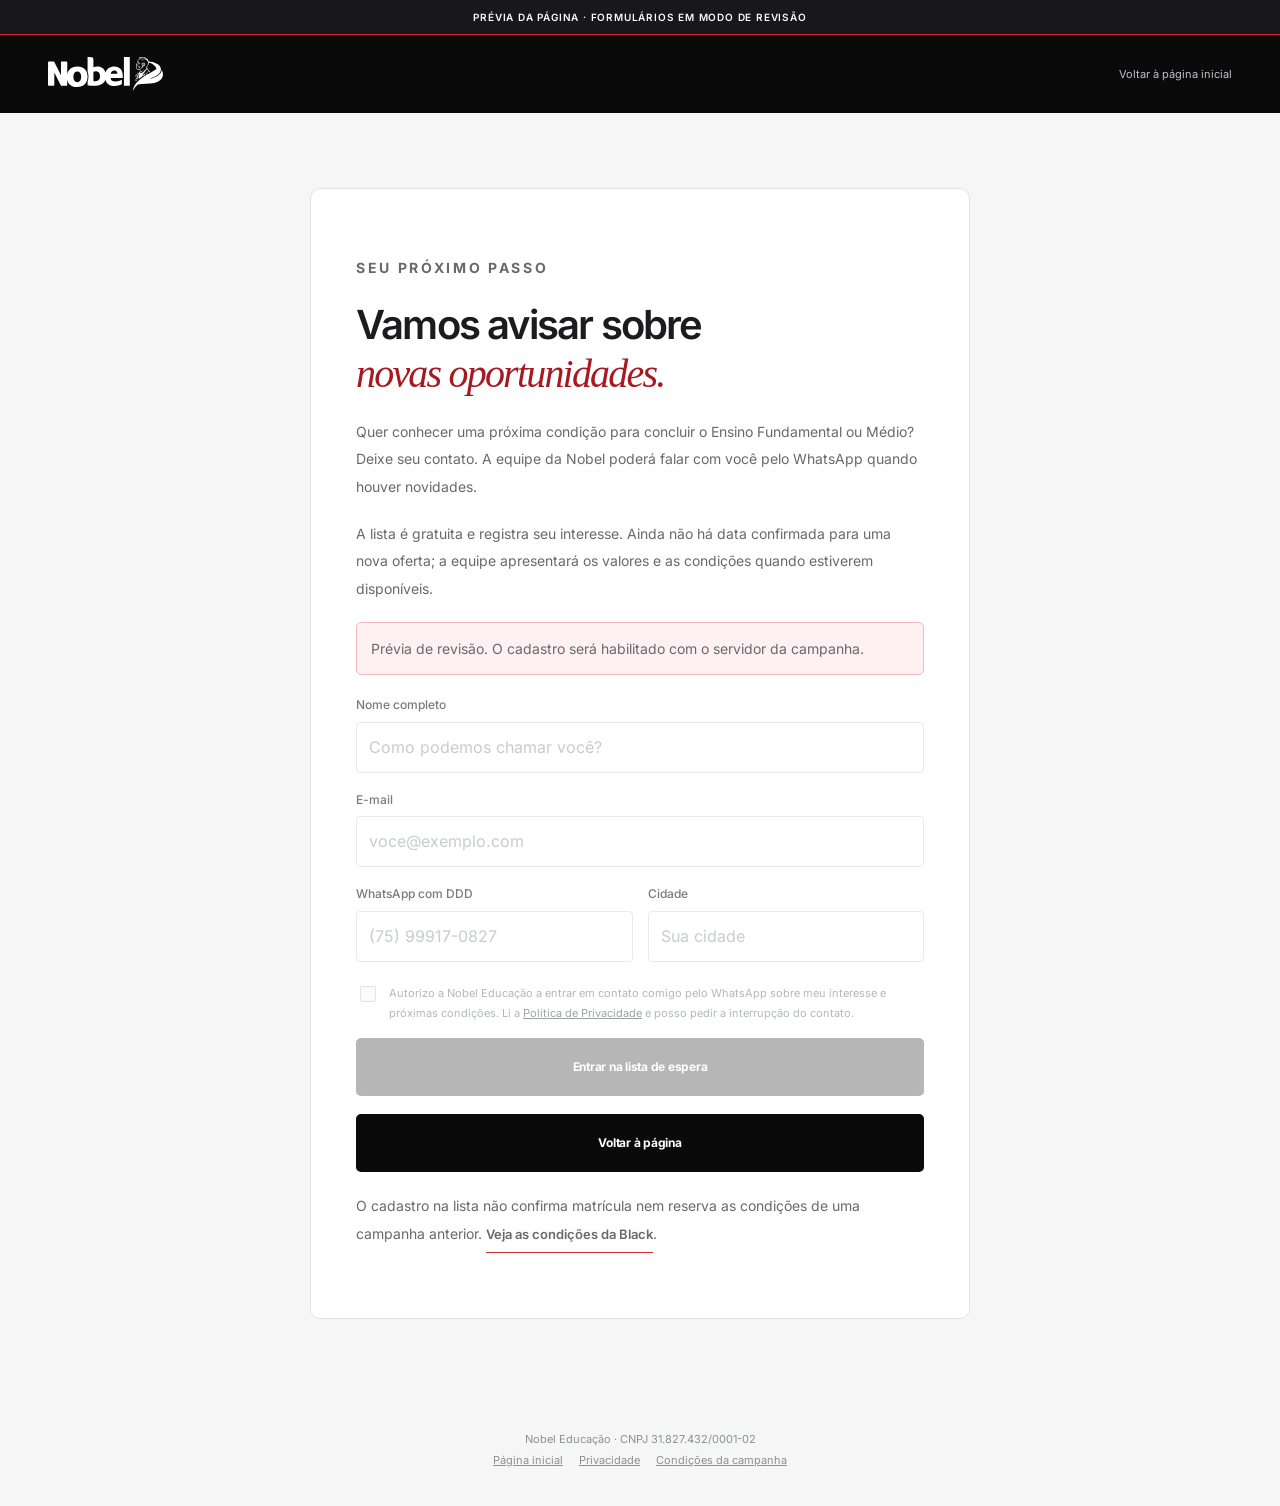
==== commit 8cde832e: "Update Black Nobel review with black and red design, copy and discount comparison" ====
--- a/lista-de-espera.html
+++ b/lista-de-espera.html
@@ -3,7 +3,7 @@
 <head>
   <meta charset="utf-8">
   <meta name="viewport" content="width=device-width, initial-scale=1">
-  <meta name="theme-color" content="#0b1724">
+  <meta name="theme-color" content="#090909">
   <title>Prévia — Lista de espera | Nobel Educação</title>
   <meta name="description" content="Cadastre seu interesse para receber informações sobre próximas condições para concluir os estudos com a Nobel Educação.">
   <link rel="icon" href="./assets/favicon.svg" type="image/svg+xml">
--- a/styles.css
+++ b/styles.css
@@ -2,12 +2,12 @@
 @font-face{font-family:Inter;src:url('./assets/inter-medium.woff2') format('woff2');font-weight:500;font-display:swap}
 @font-face{font-family:Inter;src:url('./assets/inter-semibold.woff2') format('woff2');font-weight:600;font-display:swap}
 @font-face{font-family:Inter;src:url('./assets/inter-bold.woff2') format('woff2');font-weight:700;font-display:swap}
-:root{--navy:#0b1724;--navy-soft:#152635;--gold:#e7c16c;--gold-light:#f2d998;--paper:#f7f5ef;--white:#fff;--ink:#152431;--muted:#667078;--line:#e2e4de;--green:#218553;--font:Inter,system-ui,sans-serif}
-*{box-sizing:border-box}html{scroll-behavior:smooth;scroll-padding-top:24px}body{margin:0;color:var(--ink);background:var(--white);font-family:var(--font);font-size:15px;line-height:1.7;-webkit-font-smoothing:antialiased}body:has(dialog[open]){overflow:hidden}button,input{font:inherit}button,a,input,summary{-webkit-tap-highlight-color:transparent}button,a{touch-action:manipulation}a{color:inherit;text-decoration:none}button{cursor:pointer}img{max-width:100%;height:auto;display:block}button{color:inherit}h1,h2,h3,p{margin:0}h1,h2,h3{line-height:1.15;letter-spacing:-.045em}h2{font-size:clamp(32px,3.3vw,46px);font-weight:600}h3{font-size:20px;letter-spacing:-.025em}em{font-family:Georgia,'Times New Roman',serif;font-weight:400}strong,b{font-weight:600}fieldset{border:0;margin:0;padding:0;min-width:0}[hidden]{display:none!important}::selection{background:var(--gold);color:var(--navy)}:focus-visible{outline:3px solid #4789cc;outline-offset:5px}dialog:focus-visible{outline:none}.container{width:min(1240px,calc(100% - 96px));margin-inline:auto}.section{padding:108px 0}.icon{display:inline-block;flex-shrink:0;width:24px;height:24px;fill:none;stroke:currentColor;stroke-width:1.65;stroke-linecap:round;stroke-linejoin:round;vertical-align:middle}.svg-sprite,.sr-only{position:absolute;width:1px;height:1px;padding:0;margin:-1px;overflow:hidden;clip:rect(0,0,0,0);white-space:nowrap;border:0}.skip-link{position:fixed;top:8px;left:8px;z-index:100;background:var(--gold);padding:12px 20px;transform:translateY(-150%)}.skip-link:focus{transform:translateY(0)}.eyebrow{display:flex;align-items:center;gap:10px;font-size:10px;font-weight:700;letter-spacing:.19em;line-height:1.5;color:#8c6c29;margin-bottom:20px}.eyebrow.light{color:var(--gold)}.status-dot{display:inline-block;flex:none;width:6px;height:6px;border-radius:50%;background:var(--gold)}.button{display:inline-flex;align-items:center;justify-content:center;gap:18px;min-height:58px;padding:16px 24px;border:1px solid transparent;border-radius:5px;font-size:14px;font-weight:700;letter-spacing:-.02em;line-height:1.4;transition:background .2s,transform .2s,box-shadow .2s}.button:hover{transform:translateY(-2px)}.button:active{transform:translateY(0)}.button-gold{background:var(--gold);color:var(--navy);box-shadow:0 5px 20px #0000000d}.button-gold:hover{background:var(--gold-light);box-shadow:0 8px 24px #00000014}.button-navy{background:var(--navy);color:white}.button-navy:hover{background:#21394c}.button:disabled{opacity:.5;cursor:not-allowed;transform:none}.button-arrow{display:flex;align-items:center;justify-content:center;width:30px;height:30px;background:#10202a14;border-radius:50%}.button .icon{width:20px;height:20px}.icon-button{display:inline-flex;align-items:center;justify-content:center;padding:10px;background:transparent;border:1px solid var(--line);border-radius:50%;width:44px;height:44px;flex-shrink:0;transition:background .2s}.icon-button:hover{background:#e6c16d22}.text-link{display:inline-flex;align-items:center;gap:12px;font-size:13px;font-weight:600;border-bottom:1px solid #b69c5f;padding-bottom:5px}.text-link:hover{color:#947128}.announcement{height:32px;display:flex;align-items:center;justify-content:center;gap:14px;font-size:9px;font-weight:600;letter-spacing:.17em;background:var(--gold);color:var(--navy)}.spark{font-size:13px}.announcement-divider{opacity:.4}.site-header{background:var(--navy);color:white}.header-inner{display:flex;align-items:center;justify-content:space-between;height:91px;border-bottom:1px solid #ffffff15}.brand{display:flex;align-items:center;gap:20px}.brand img{width:122px;height:auto;max-height:42px}.brand>span{border-left:1px solid #ffffff33;padding-left:18px;font-size:8px;font-weight:500;letter-spacing:.13em;line-height:1.7;color:#b1bbc3}nav{display:flex;align-items:center;gap:29px;font-size:11px;font-weight:500}nav>a:hover{color:var(--gold)}nav .header-contact{margin-left:15px;padding:10px 15px;border:1px solid #ffffff33;border-radius:5px;display:flex;align-items:center;gap:17px}.header-contact .icon{width:17px;height:17px}.menu-toggle{display:none;color:white;border-color:#ffffff33}.hero{background:var(--navy);color:white;overflow:hidden}.hero-grid{display:grid;grid-template-columns:1.2fr 1fr;gap:66px;padding-top:48px;padding-bottom:45px;align-items:center}.hero-copy .eyebrow{margin-bottom:19px}.hero h1{font-size:clamp(44px,4.1vw,61px);font-weight:600;line-height:1.09;letter-spacing:-.055em}.hero h1>span{color:var(--gold)}.hero-description{color:#b6bfc6;font-size:13px;line-height:1.85;max-width:490px;margin-top:22px}.hero-description strong{color:#e7e9e9;font-weight:500}.hero-price{display:flex;align-items:center;gap:24px;margin:20px 0 19px}.hero-price>div{display:flex;align-items:baseline;gap:8px}.hero-price .installments{font-size:19px;color:#c7d0d6}.hero-price strong{font-size:44px;letter-spacing:-.06em;line-height:1.2;white-space:nowrap}.hero-price strong span{font-size:24px}.hero-price>p{font-size:12px;border-left:1px solid #ffffff24;padding-left:22px;line-height:1.8;color:#b5bec5}.hero-price b{color:white}.hero-price small{display:block;font-size:9px;color:#8998a2}.hero-cta{min-width:355px;justify-content:space-between;padding:13px 16px 13px 22px}.hero-microcopy{font-size:9px;color:#98a7b1;max-width:354px;line-height:1.7;margin-top:11px}.bonus-pill{display:flex;align-items:center;gap:13px;padding-top:20px;margin-top:18px;border-top:1px solid #ffffff16;max-width:354px;font-size:11px;color:#c0c9cf;line-height:1.5}.bonus-pill .icon{color:var(--gold);width:27px;height:27px}.bonus-pill b{color:var(--gold-light);font-weight:500}.bonus-pill small{display:block;font-size:9px;color:#82949e;margin-top:3px}.hero-visual{position:relative;min-width:0;margin:13px 0 48px}.graduate-photo{height:570px;width:100%;border-radius:240px 240px 12px 12px;overflow:hidden;position:relative;border:1px solid #bba26955;background:#080d13}.graduate-photo>img{height:100%;width:100%;object-fit:cover;object-position:69% center}.graduate-photo:after{content:'';position:absolute;inset:0;background:linear-gradient(0deg,#0b1724 0%,transparent 36%,transparent 70%,#0b172420)}.photo-caption{position:absolute;bottom:27px;left:28px;right:20px;z-index:1;text-align:center}.photo-caption>span{display:block;letter-spacing:.18em;text-transform:uppercase;font-size:9px;color:#c4cbd0}.photo-caption strong{display:block;font-family:Georgia,serif;font-style:italic;font-weight:400;color:var(--gold-light);font-size:38px;letter-spacing:-.03em}.hero-edition{position:absolute;top:35px;left:-25px;z-index:2;border:1px solid #a78d50;background:#0b1724f0;color:var(--gold);height:108px;width:108px;border-radius:50%;display:flex;flex-direction:column;align-items:center;justify-content:center;line-height:1.05;font-size:20px;letter-spacing:-.04em;transform:rotate(-10deg)}.hero-edition>b{font-size:24px}.hero-edition small{font-size:7px;letter-spacing:.14em;margin-top:7px}.hero-note{position:absolute;bottom:-48px;left:25px;right:25px;display:flex;align-items:center;gap:14px;background:var(--paper);color:var(--ink);padding:19px 20px;border-radius:6px;font-size:11px;line-height:1.65;box-shadow:0 10px 24px #0003}.note-icon{width:39px;height:39px;background:#e8c16b30;color:#8c6c29;border-radius:50%;display:grid;place-items:center}.note-check{margin-left:auto;color:#3d704e;display:grid;place-items:center;border:1px solid #c7d5c8;width:27px;height:27px;border-radius:50%}.note-check .icon{width:15px;height:15px}.trust-strip{display:grid;grid-template-columns:repeat(4,1fr);border-top:1px solid #ffffff1b;padding-top:25px;padding-bottom:28px;gap:24px}.trust-strip>span{font-size:10px;display:grid;grid-template-columns:27px 1fr;align-items:center;column-gap:9px;color:#e2e6e8;line-height:1.5}.trust-strip .icon{grid-row:1/3;color:var(--gold);width:22px;height:22px}.trust-strip small{grid-column:2;font-size:8px;color:#8599a6;margin-top:3px}.deadline-section{background:var(--paper);border-bottom:1px solid var(--line)}.deadline-inner{padding-top:23px;padding-bottom:23px;display:flex;align-items:center;justify-content:space-between;gap:25px}.deadline-copy{display:flex;align-items:center;gap:15px}.deadline-copy>.icon{width:32px;height:32px;color:#9a7a31}.deadline-copy p{font-size:13px;font-weight:600}.deadline-copy span{font-size:9px;color:var(--muted)}.countdown{display:flex;align-items:center;gap:12px;flex-shrink:0}.countdown>div{text-align:center;min-width:35px}.countdown b{display:block;font-variant-numeric:tabular-nums;font-size:28px;letter-spacing:-.06em;line-height:1.2;font-weight:500}.countdown span{font-size:7px;text-transform:uppercase;letter-spacing:.15em;color:#7b817e}.countdown i{font-size:19px;color:#aab0aa;font-style:normal;align-self:flex-start}.seat-note{display:flex;gap:8px;align-items:center;font-size:9px;color:#68716d;white-space:nowrap}.seat-note .status-dot{background:#8f9e7a;width:5px;height:5px}.school-grid{display:grid;grid-template-columns:1fr 1fr;gap:85px;align-items:center}.school-copy>p:not(.eyebrow){font-size:13px;line-height:1.95;color:var(--muted);margin-top:25px;max-width:460px}.school-copy h2 em{color:#95762f}.check-list{list-style:none;margin:25px 0;padding:0;display:grid;gap:13px}.check-list li{display:flex;align-items:flex-start;gap:10px;font-size:11px;line-height:1.6}.check-list .icon{width:16px;height:16px;margin-top:1px;color:#aa8739}.school-partners{border-top:1px solid var(--line);padding-top:20px;margin-top:29px}.school-partners>span{font-size:7px;font-weight:600;letter-spacing:.15em;color:#868c8e}.school-partners>div{display:flex;align-items:center;gap:25px;margin-top:12px}.school-partners img{width:auto;max-width:115px;max-height:40px;object-fit:contain}.partner-separator{height:28px;width:1px;background:var(--line)}.school-collage{position:relative;display:grid;grid-template-columns:1fr 1fr;gap:12px;padding-bottom:30px}.school-photo{border-radius:6px;object-fit:cover;width:100%;height:190px}.main-photo{grid-column:1/-1;height:255px}.years-badge{position:absolute;left:-30px;bottom:4px;display:flex;align-items:center;gap:12px;background:var(--gold);border:8px solid white;padding:14px 25px 14px 20px;border-radius:5px;line-height:1.4}.years-badge b{font-size:41px;letter-spacing:-.06em;line-height:1}.years-badge>span{font-size:10px}.institutional-video{display:grid;grid-template-columns:.75fr 1fr;width:100%;margin-top:60px;background:var(--paper);border:1px solid var(--line);padding:0;text-align:left;border-radius:8px;overflow:hidden;transition:box-shadow .2s}.institutional-video:hover{box-shadow:0 12px 35px #0b172413}.institutional-thumbnail{position:relative;overflow:hidden;display:block;min-height:260px}.institutional-thumbnail>img{width:100%;height:100%;object-fit:cover;filter:brightness(.82)}.play-button{position:absolute;top:50%;left:50%;transform:translate(-50%,-50%);display:grid;place-items:center;border:1px solid #ffffffaa;background:#ffffff20;backdrop-filter:blur(4px);border-radius:50%;width:62px;height:62px;color:white}.play-button .icon{width:22px;height:22px;fill:currentColor;stroke-width:0;margin-left:3px}.institutional-copy{padding:32px 50px;display:flex;flex-direction:column;align-items:flex-start;justify-content:center}.institutional-copy .eyebrow{font-size:8px;margin-bottom:15px}.institutional-copy>strong{font-size:24px;line-height:1.3;letter-spacing:-.035em;font-weight:500}.institutional-copy>span:not(.eyebrow):not(.text-link){font-size:11px;color:var(--muted);margin-top:12px}.institutional-copy .text-link{font-size:11px;margin-top:21px}.formation-section{background:var(--paper)}.section-heading{margin-bottom:48px}.section-heading p:not(.eyebrow){font-size:12px;color:var(--muted);margin-top:18px;line-height:1.9}.section-heading em{color:#917334}.section-heading.centered{text-align:center}.centered .eyebrow{justify-content:center}.formation-grid{display:grid;grid-template-columns:repeat(4,1fr);gap:18px}.formation-card{position:relative;background:white;padding:27px 24px 25px;border:1px solid var(--line);border-radius:6px;display:flex;flex-direction:column;align-items:flex-start}.card-icon{display:grid;place-items:center;width:46px;height:46px;background:#eee7d1;color:#927025;border-radius:50%;margin-bottom:30px}.card-icon .icon{width:23px;height:23px}.card-number{position:absolute;top:33px;right:24px;font-size:10px;letter-spacing:.1em;color:#a6aaa5}.formation-card h3{font-size:17px;font-weight:600;line-height:1.4;min-height:48px;letter-spacing:-.03em}.formation-card p{font-size:11px;color:var(--muted);line-height:1.9;margin:13px 0 28px}.card-detail{font-size:7px;letter-spacing:.12em;font-weight:700;line-height:1.8;color:#98762e;margin-top:auto}.packages-heading{display:grid;grid-template-columns:1.2fr 1fr;gap:70px;align-items:center}.packages-heading>p{max-width:450px}.included-tag{display:inline-flex;align-items:center;gap:9px;color:#96712a;font-size:11px;font-weight:600;margin-top:18px}.included-tag .icon{width:18px;height:18px}.package-grid{display:grid;grid-template-columns:repeat(6,1fr);gap:20px}.package-card{grid-column:span 2;position:relative;border:1px solid var(--line);border-radius:6px;padding:31px 28px;background:#fff;display:flex;align-items:flex-start;flex-direction:column;min-height:345px}.package-card:nth-last-child(2){grid-column:2/span 2}.package-card:last-child{grid-column:4/span 2}.package-card.featured{background:var(--navy);color:white;border-color:var(--navy)}.package-badge{position:absolute;top:-11px;right:20px;font-size:7px;font-weight:700;letter-spacing:.1em;color:var(--navy);background:var(--gold);padding:5px 11px;border-radius:2px}.package-index{font-size:15px;font-weight:500;color:#ac8d4c;display:flex;gap:13px;align-items:center;margin-bottom:24px}.package-index span{font-size:6px;letter-spacing:.13em;color:#9ba19d;font-weight:600}.package-card h3{font-size:27px;font-weight:500;line-height:1.2;letter-spacing:-.045em}.package-card.featured h3{color:var(--gold-light)}.course-count{font-size:9px;margin-top:13px;border:1px solid var(--line);border-radius:20px;padding:3px 10px;color:#7a837f}.featured .course-count{border-color:#ffffff33;color:#c3cbd0}.package-card>p{font-size:11px;line-height:1.9;color:var(--muted);margin-top:19px;margin-bottom:23px}.featured>p{color:#adbcc6}.package-bottom{display:flex;align-items:center;gap:7px;flex-wrap:wrap;font-size:8px;border-top:1px solid var(--line);padding-top:17px;margin-top:auto;width:100%;color:#7b8784}.package-bottom .icon{width:13px;height:13px;color:#9e833f}.package-bottom>span{margin-left:auto;color:var(--gold-light);font-weight:500}.featured .package-bottom{border-color:#ffffff22;color:#c2ccd2}.section-footnote{font-size:10px;color:#7b858b;line-height:1.9;text-align:center;max-width:650px;margin:30px auto 0}.process-section{background:var(--paper)}.timeline{display:grid;grid-template-columns:repeat(5,1fr);gap:25px;list-style:none;padding:0;margin:0;position:relative}.timeline:before{content:'';height:1px;position:absolute;top:23px;left:24px;right:80px;background:#d9d7c8}.timeline li{position:relative}.timeline li>span{display:grid;place-items:center;position:relative;z-index:1;width:48px;height:48px;background:var(--paper);border:1px solid #c8b37d;border-radius:50%;font-size:12px;color:#92702b;margin-bottom:23px}.timeline li:last-child>span{background:var(--gold);border-color:var(--gold);color:var(--navy)}.timeline h3{font-size:14px;font-weight:600;letter-spacing:-.025em;line-height:1.5;margin-bottom:9px}.timeline p{font-size:10px;line-height:1.9;color:var(--muted)}.transparency-note{display:flex;align-items:flex-start;gap:17px;border-top:1px solid #dfe0d8;padding:26px 0 0;margin-top:38px;color:#77817e}.transparency-note>.icon{width:20px;height:20px;color:#9b874d;margin-top:3px}.transparency-note p{font-size:10px;line-height:1.9;max-width:950px}.transparency-note strong{display:block;color:#52615f;font-weight:600}.testimonials-section{overflow:hidden}.testimonials-heading{display:flex;align-items:flex-end;justify-content:space-between;gap:25px}.carousel-controls{display:flex;gap:9px;margin-bottom:7px}.rotate-arrow{transform:rotate(180deg)}.testimonials-track{display:flex;gap:20px;overflow-x:auto;scroll-snap-type:x mandatory;scrollbar-width:thin;scrollbar-color:#d9c69d transparent;padding:0 0 17px}.story-card{position:relative;flex:0 0 calc((100% - 60px)/4);aspect-ratio:3/4.05;overflow:hidden;border-radius:6px;border:0;padding:0;background:var(--navy);text-align:left;scroll-snap-align:start}.story-card:after{content:'';position:absolute;inset:0;background:linear-gradient(0deg,#07121cf0 0%,#07121c55 35%,transparent 70%)}.story-card>img{width:100%;height:100%;object-fit:cover;transition:transform .35s}.story-card:hover>img{transform:scale(1.04)}.story-play{position:absolute;top:18px;left:18px;width:36px;height:36px;border:1px solid #ffffff88;background:#0b172433;backdrop-filter:blur(3px);border-radius:50%;color:white;display:grid;place-items:center;z-index:1}.story-play .icon{fill:white;stroke:0;width:13px;height:13px;margin-left:2px}.story-caption{position:absolute;z-index:1;bottom:20px;left:20px;right:20px;color:white;display:flex;flex-direction:column;line-height:1.7}.story-caption strong{font-size:16px;letter-spacing:-.035em;font-weight:500}.story-caption>span{font-size:10px;color:#b6c0c6}.story-caption small{font-size:8px;margin-top:15px;color:var(--gold-light)}.prints-disclosure{margin-top:30px;border-top:1px solid var(--line)}.prints-disclosure>summary{display:flex;align-items:center;justify-content:space-between;gap:15px;padding:23px 0;font-size:12px;font-weight:500;cursor:pointer;list-style:none}.prints-disclosure>summary::-webkit-details-marker{display:none}.prints-disclosure>summary>span{display:flex;align-items:center;gap:12px;color:#7a8385;font-size:10px;font-weight:400}.prints-disclosure>summary .icon{width:17px;height:17px}.prints-grid{display:grid;grid-template-columns:repeat(3,1fr);gap:18px;padding:20px 0}.prints-grid>button{background:var(--paper);border:1px solid var(--line);border-radius:5px;padding:12px;text-align:left}.prints-grid img{width:100%;height:280px;object-fit:contain}.prints-grid>button>span{display:block;font-size:9px;padding:12px 3px 0;color:#77817e}.offer-section{background:var(--navy);color:white;position:relative}.offer-grid{display:grid;grid-template-columns:1fr .95fr;gap:100px;align-items:center}.offer-copy h2{font-size:clamp(38px,4vw,54px);line-height:1.12}.offer-copy h2 em{color:var(--gold)}.offer-copy>p:not(.eyebrow){color:#a6b4bf;font-size:12px;line-height:1.95;max-width:420px;margin-top:23px}.offer-copy .check-list{margin-top:28px;gap:15px}.offer-copy .check-list li{font-size:11px;color:#d1d9dd}.offer-copy .check-list .icon{color:var(--gold)}.offer-guarantee{display:flex;gap:18px;border-top:1px solid #ffffff23;padding-top:25px;margin-top:32px;max-width:430px}.offer-guarantee>.icon{width:36px;height:36px;color:var(--gold)}.offer-guarantee p{font-size:11px;line-height:1.9}.offer-guarantee p span{display:block;font-size:10px;color:#8ea0ad;margin-top:5px}.price-card{background:var(--paper);color:var(--ink);border-radius:9px;overflow:hidden}.price-card-label{display:block;text-align:center;background:var(--gold);padding:14px 18px;letter-spacing:.18em;font-size:9px;font-weight:700}.price-card-inner{padding:30px 35px;text-align:center}.price-card-inner>p:first-child{font-size:14px;font-weight:500;margin-bottom:18px}.price-old{font-size:11px;color:#7b858a}.offer-price{display:flex;align-items:baseline;justify-content:center;gap:13px;line-height:1.3;margin-top:4px}.offer-price>span{font-size:24px;font-weight:500;color:#8e712d}.offer-price strong{font-size:74px;letter-spacing:-.075em;font-weight:600;white-space:nowrap}.offer-price small{font-size:29px}.price-total{font-size:9px;color:#7d8789}.cash-price{display:block;font-size:16px;margin:14px 0 23px}.cash-price b{font-weight:600}.price-bonus{display:flex;justify-content:center;align-items:center;gap:12px;background:#e9e3cf7a;border:1px solid #dfd5b8;border-radius:4px;padding:13px 10px;margin-bottom:23px;text-align:left;font-size:10px;line-height:1.65;color:#7e7453}.price-bonus .icon{color:#987b33;width:26px;height:26px}.price-bonus b{color:#4b523f;font-weight:500}.price-card .button{width:100%;font-size:12px;gap:10px;padding-inline:12px}.price-microcopy{font-size:8px;max-width:280px;margin:11px auto 20px;color:#7e8785;line-height:1.8}.payment-methods{display:flex;align-items:center;justify-content:center;gap:19px}.payment-methods>span{font-size:9px;color:#8a9497}.payment-methods img{max-height:20px;object-fit:contain;filter:grayscale(1);opacity:.7}.price-secure{font-size:8px;color:#7d8c8c;margin-top:16px;display:flex;align-items:center;justify-content:center;gap:6px}.price-secure .icon{width:13px;height:13px;color:#75937c}.savings{margin-top:75px;padding-top:45px;border-top:1px solid #ffffff25;display:grid;grid-template-columns:.7fr 1fr;gap:65px;align-items:center}.savings .eyebrow{font-size:8px;margin-bottom:15px}.savings h3{font-size:23px;line-height:1.4;font-weight:500}.savings>div>p:not(.eyebrow){font-size:10px;line-height:1.9;color:#8fa0ad;max-width:270px;margin-top:13px}.table-scroll{overflow:auto}table{width:100%;border-collapse:collapse;text-align:left}th,td{font-size:10px;padding:17px 9px;border-bottom:1px solid #ffffff1c;white-space:nowrap}thead th{color:#7d939f;font-size:8px;font-weight:400;text-transform:uppercase;letter-spacing:.1em}tbody th{font-weight:400;color:#abb9c3}tbody td{color:#cad2d7}td:nth-child(3){color:var(--gold-light)}td:last-child{color:#d5dfd5}td small{display:block;font-size:8px;color:#80929e;margin-top:4px}td>b{display:inline-block;font-size:8px;border-radius:3px;margin-left:5px;background:#d5e7cb15;padding:2px 5px;color:#bbd7b5}.credibility-section{background:var(--paper)}.credibility-grid{display:grid;grid-template-columns:repeat(4,1fr);gap:0}.credibility-grid article{text-align:center;padding:28px 20px;border-right:1px solid #e0e1d8}.credibility-grid article:nth-child(4n){border-right:0}.credibility-grid article:nth-child(-n+4){border-bottom:1px solid #e0e1d8}.credibility-grid .icon{color:#a68a47;width:28px;height:28px;margin-bottom:18px}.credibility-grid h3{font-size:12px;font-weight:600;line-height:1.5;letter-spacing:-.015em}.credibility-grid p{font-size:9px;line-height:1.8;color:#7f898b;margin-top:7px}.faq-layout{display:grid;grid-template-columns:.9fr 1.2fr;gap:95px;align-items:start}.faq-layout .section-heading{position:sticky;top:35px}.faq-layout .text-link{font-size:12px;margin-top:29px}.faq-list details{border-bottom:1px solid var(--line)}.faq-list details:first-child{border-top:1px solid var(--line)}.faq-list summary{list-style:none;cursor:pointer;display:flex;align-items:center;justify-content:space-between;gap:25px;font-size:12px;line-height:1.7;font-weight:500;padding:22px 0}.faq-list summary::-webkit-details-marker{display:none}.faq-list summary>span{font-size:20px;color:#a28b4c;font-weight:400;transition:transform .2s}.faq-list details[open] summary>span{transform:rotate(45deg)}.faq-list details>p{font-size:11px;color:var(--muted);line-height:1.9;padding:0 27px 25px 0}.final-section{padding:0 0 90px}.final-card{background:var(--navy);color:white;border-radius:8px;padding:58px 65px;display:flex;align-items:center;justify-content:space-between;gap:45px;position:relative;overflow:hidden}.final-card:after{content:'';position:absolute;right:-130px;top:-170px;width:550px;height:550px;border:1px solid #d8bb7330;border-radius:50%;pointer-events:none}.final-card .eyebrow{font-size:8px;margin-bottom:17px}.final-card h2{font-size:39px;line-height:1.2}.final-card h2 em{color:var(--gold)}.final-card p:not(.eyebrow){font-size:11px;color:#8fa1af;margin-top:18px}.final-card>div{z-index:1}.final-card .button{font-size:12px;white-space:nowrap}.final-note{display:block;text-align:center;font-size:8px;color:#7e919e;margin-top:14px}.site-footer{background:#f1f2ed;color:#74817f;padding:48px 0 22px;font-size:10px}.footer-top{display:flex;align-items:center;gap:35px;padding-bottom:30px;border-bottom:1px solid #dcdfd7}.footer-top .brand{background:var(--navy);padding:13px 19px;border-radius:4px}.footer-top .brand img{width:100px;max-height:33px}.footer-top>p{font-size:11px;line-height:1.8;color:#8a9491}.footer-top>div{margin-left:auto;display:flex;gap:25px;font-size:10px;color:#5d716e}.footer-info{display:flex;align-items:center;justify-content:space-between;gap:30px;padding:24px 0;font-size:8px;line-height:2}.footer-info>p:last-child{display:flex;gap:20px;white-space:nowrap}.footer-info a:hover,.footer-top a:hover{text-decoration:underline}.footer-bottom{display:flex;justify-content:space-between;gap:20px;font-size:7px;border-top:1px solid #dcdfd7;padding-top:17px;color:#8a9993}.sticky-enroll{display:none}.enrollment-dialog{border:0;max-width:530px;width:calc(100% - 32px);max-height:calc(100dvh - 32px);padding:38px 40px;border-radius:12px;color:var(--ink);background:var(--paper);overflow-y:auto;box-shadow:0 30px 100px #0006}.enrollment-dialog::backdrop,.video-dialog::backdrop,.image-dialog::backdrop{background:#07131dde;backdrop-filter:blur(5px)}.dialog-close{position:absolute;right:16px;top:16px;border:0;width:35px;height:35px}.dialog-close .icon{width:20px;height:20px}.dialog-brand{display:block;font-size:10px;font-weight:700;letter-spacing:.16em;margin-bottom:31px}.dialog-brand>span{color:#a48744;font-weight:400;margin-left:7px}.enrollment-dialog .eyebrow{font-size:8px;margin-bottom:14px}.enrollment-dialog h2{font-size:33px;line-height:1.18;font-weight:600;outline:none}.dialog-intro{font-size:11px;line-height:1.85;color:var(--muted);margin-top:17px;margin-bottom:24px}.triage-meta{display:flex;justify-content:space-between;align-items:center;font-size:7px;letter-spacing:.09em;color:#8a8f85;margin-top:28px}.triage-meta>b{font-size:9px;letter-spacing:0;color:#8a702e}.progress-track{height:3px;border-radius:2px;background:#e0e0d5;margin:10px 0 27px;overflow:hidden}.progress-track>span{display:block;height:100%;background:#c4a458;transition:width .25s}.enrollment-dialog legend{font-size:15px;font-weight:500;line-height:1.6;margin-bottom:22px;letter-spacing:-.015em}.answer-option{display:flex;align-items:center;gap:12px;position:relative;border:1px solid #d7dbd2;border-radius:5px;padding:15px 14px;font-size:11px;line-height:1.7;margin-bottom:10px;background:white;cursor:pointer}.answer-option:has(input:checked){border-color:#a78c49;background:#eee5cc66;box-shadow:0 0 0 1px #a78c4922}.answer-option input{width:16px;height:16px;accent-color:#a78736;flex-shrink:0}.answer-option i{display:none}.triage-actions{display:flex;align-items:center;justify-content:space-between;gap:25px;margin-top:25px}.triage-actions .button{margin-left:auto;min-height:48px;font-size:11px;min-width:145px}.text-button{border:0;background:none;color:#788780;font-size:11px;padding:10px 0}.dialog-security{font-size:8px;line-height:1.8;color:#97a09a;display:flex;align-items:center;gap:7px;margin-top:23px}.dialog-security .icon{width:13px;height:13px}.form-field{margin-bottom:17px}.form-field label{display:block;font-size:10px;font-weight:500;margin-bottom:6px}.form-field input{width:100%;min-height:45px;border:1px solid #d9ddd6;background:white;border-radius:4px;padding:11px 12px;font-size:11px;color:var(--ink)}.form-field input::placeholder{color:#a3aaa5}.form-field input:focus{border-color:#9b874e}.form-row{display:grid;grid-template-columns:1fr 1fr;gap:15px}.consent{display:flex;align-items:flex-start;gap:10px;font-size:9px;line-height:1.8;color:#7d8781;cursor:pointer;margin:5px 0 15px}.consent input{width:16px;height:16px;flex-shrink:0;accent-color:var(--navy);margin-top:2px}.consent a{text-decoration:underline;color:#53665c}.form-feedback{font-size:10px;line-height:1.8;color:#af3c32;margin:12px 0}.form-feedback:empty{display:none}.enrollment-dialog #lead-submit{width:100%;font-size:12px;min-height:51px}.result-symbol{display:grid;place-items:center;width:58px;height:58px;border-radius:50%;color:#8b712a;background:#eee5cc;margin:5px 0 25px}.result-symbol .icon{width:28px;height:28px}.enrollment-dialog [data-modal-view=ineligible]>p:not(.dialog-intro){font-size:11px;color:#77867e;margin-bottom:24px;line-height:1.9}.enrollment-dialog [data-modal-view=ineligible]>.button,.enrollment-dialog [data-modal-view=success]>.button{font-size:11px;width:100%;margin-top:7px}.video-dialog{border:0;background:var(--navy);color:white;padding:0;border-radius:9px;width:min(900px,calc(100% - 32px));max-height:calc(100dvh - 32px);box-shadow:0 20px 70px #0006}.video-dialog-header{display:flex;align-items:center;justify-content:space-between;gap:20px;padding:12px 15px 12px 22px}.video-dialog-header h2{font-size:13px;letter-spacing:-.02em;font-weight:500}.video-dialog-header .icon-button{border:0}.video-dialog video{display:block;width:100%;max-height:calc(100dvh - 120px);background:black}.image-dialog{border:0;background:var(--paper);padding:50px 18px 16px;border-radius:9px;width:fit-content;max-width:calc(100vw - 32px);max-height:calc(100dvh - 32px);overflow:auto}.image-dialog>img{max-height:calc(100dvh - 130px);width:auto;max-width:100%;object-fit:contain;margin:auto}.image-dialog>p{font-size:9px;text-align:center;padding-top:12px;color:var(--muted)}.noscript-note{background:var(--gold);padding:20px;font-size:13px;position:relative;z-index:5}.noscript-note a{text-decoration:underline}.campaign-expired .countdown{opacity:.4}.campaign-expired .hero-cta{font-size:13px}.simple-page{background:var(--paper);min-height:100dvh}.simple-header{background:var(--navy);padding:22px 0}.simple-header .container{display:flex;align-items:center;justify-content:space-between;color:#bac5c9;font-size:11px}.simple-header img{width:115px;max-height:36px}.simple-main{padding:75px 0}.simple-card{max-width:660px;margin:0 auto;background:white;border:1px solid var(--line);padding:45px;border-radius:10px}.simple-card h1{font-size:40px;font-weight:600;line-height:1.2}.simple-card h1 em{color:#a38641}.simple-card>p{font-size:12px;color:var(--muted);margin:20px 0;line-height:1.95}.simple-card .button{width:100%;font-size:12px}.legal-document{max-width:760px;margin:0 auto}.legal-document h1{font-size:39px;line-height:1.2;margin-bottom:20px}.legal-document .updated{font-size:10px;color:#89938b;margin-bottom:35px}.legal-document h2{font-size:20px;letter-spacing:-.025em;margin:30px 0 15px}.legal-document p,.legal-document li{font-size:12px;color:#65736b;line-height:1.95;margin-bottom:15px}.legal-document a{color:#856b2a;text-decoration:underline}.simple-footer{text-align:center;padding:35px 20px;font-size:9px;line-height:1.9;color:#87938b}.simple-footer a{margin:0 8px;text-decoration:underline}.success-message{background:#eaf3e9;border:1px solid #bfd4bd;padding:14px;border-radius:5px;color:#366342!important}
+:root{--navy:#0a0a0b;--navy-soft:#19191c;--gold:#d51e29;--gold-light:#ff959c;--paper:#f6f6f7;--white:#fff;--ink:#1c1c20;--muted:#68686f;--line:#e2e2e5;--green:#218553;--font:Inter,system-ui,sans-serif}
+*{box-sizing:border-box}html{scroll-behavior:smooth;scroll-padding-top:24px}body{margin:0;color:var(--ink);background:var(--white);font-family:var(--font);font-size:15px;line-height:1.7;-webkit-font-smoothing:antialiased}body:has(dialog[open]){overflow:hidden}button,input{font:inherit}button,a,input,summary{-webkit-tap-highlight-color:transparent}button,a{touch-action:manipulation}a{color:inherit;text-decoration:none}button{cursor:pointer}img{max-width:100%;height:auto;display:block}button{color:inherit}h1,h2,h3,p{margin:0}h1,h2,h3{line-height:1.15;letter-spacing:-.045em}h2{font-size:clamp(32px,3.3vw,46px);font-weight:600}h3{font-size:20px;letter-spacing:-.025em}em{font-family:Georgia,'Times New Roman',serif;font-weight:400}strong,b{font-weight:600}fieldset{border:0;margin:0;padding:0;min-width:0}[hidden]{display:none!important}::selection{background:var(--gold);color:white}:focus-visible{outline:3px solid #d51e29;outline-offset:5px}dialog:focus-visible{outline:none}.container{width:min(1240px,calc(100% - 96px));margin-inline:auto}.section{padding:108px 0}.icon{display:inline-block;flex-shrink:0;width:24px;height:24px;fill:none;stroke:currentColor;stroke-width:1.65;stroke-linecap:round;stroke-linejoin:round;vertical-align:middle}.svg-sprite,.sr-only{position:absolute;width:1px;height:1px;padding:0;margin:-1px;overflow:hidden;clip:rect(0,0,0,0);white-space:nowrap;border:0}.skip-link{position:fixed;top:8px;left:8px;z-index:100;background:var(--gold);padding:12px 20px;transform:translateY(-150%)}.skip-link:focus{transform:translateY(0);color:white}.eyebrow{display:flex;align-items:center;gap:10px;font-size:10px;font-weight:700;letter-spacing:.19em;line-height:1.5;color:#a71920;margin-bottom:20px}.eyebrow.light{color:var(--gold-light)}.status-dot{display:inline-block;flex:none;width:6px;height:6px;border-radius:50%;background:var(--gold)}.button{display:inline-flex;align-items:center;justify-content:center;gap:18px;min-height:58px;padding:16px 24px;border:1px solid transparent;border-radius:5px;font-size:14px;font-weight:700;letter-spacing:-.02em;line-height:1.4;transition:background .2s,transform .2s,box-shadow .2s}.button:hover{transform:translateY(-2px)}.button:active{transform:translateY(0)}.button-gold{background:var(--gold);color:white;box-shadow:0 5px 20px #0000000d}.button-gold:hover{background:#b9131c;box-shadow:0 8px 24px #00000014}.button-navy{background:var(--navy);color:white}.button-navy:hover{background:#303034}.button:disabled{opacity:.5;cursor:not-allowed;transform:none}.button-arrow{display:flex;align-items:center;justify-content:center;width:30px;height:30px;background:#ffffff20;border-radius:50%}.button .icon{width:20px;height:20px}.icon-button{display:inline-flex;align-items:center;justify-content:center;padding:10px;background:transparent;border:1px solid var(--line);border-radius:50%;width:44px;height:44px;flex-shrink:0;transition:background .2s}.icon-button:hover{background:#d51e2914}.text-link{display:inline-flex;align-items:center;gap:12px;font-size:13px;font-weight:600;border-bottom:1px solid #c92d36;padding-bottom:5px}.text-link:hover{color:#a71920}.announcement{height:32px;display:flex;align-items:center;justify-content:center;gap:14px;font-size:9px;font-weight:600;letter-spacing:.17em;background:var(--gold);color:white}.spark{font-size:13px}.announcement-divider{opacity:.4}.site-header{background:var(--navy);color:white}.header-inner{display:flex;align-items:center;justify-content:space-between;height:91px;border-bottom:1px solid #ffffff15}.brand{display:flex;align-items:center;gap:20px}.brand img{width:122px;height:auto;max-height:42px}.brand>span{border-left:1px solid #ffffff33;padding-left:18px;font-size:8px;font-weight:500;letter-spacing:.13em;line-height:1.7;color:#b9b9c0}nav{display:flex;align-items:center;gap:29px;font-size:11px;font-weight:500}nav>a:hover{color:var(--gold)}nav .header-contact{margin-left:15px;padding:10px 15px;border:1px solid #ffffff33;border-radius:5px;display:flex;align-items:center;gap:17px}.header-contact .icon{width:17px;height:17px}.menu-toggle{display:none;color:white;border-color:#ffffff33}.hero{background:var(--navy);color:white;overflow:hidden}.hero-grid{display:grid;grid-template-columns:1.2fr 1fr;gap:66px;padding-top:48px;padding-bottom:45px;align-items:center}.hero-copy .eyebrow{margin-bottom:19px}.hero h1{font-size:clamp(44px,4.1vw,61px);font-weight:600;line-height:1.09;letter-spacing:-.055em}.hero h1>span{color:var(--gold)}.hero-description{color:#bfbfc5;font-size:13px;line-height:1.85;max-width:490px;margin-top:22px}.hero-description strong{color:#e7e9e9;font-weight:500}.hero-price{display:flex;align-items:center;gap:24px;margin:20px 0 19px}.hero-price>div{display:flex;align-items:baseline;gap:8px}.hero-price .installments{font-size:19px;color:#ceced4}.hero-price strong{font-size:44px;letter-spacing:-.06em;line-height:1.2;white-space:nowrap}.hero-price strong span{font-size:24px}.hero-price>p{font-size:12px;border-left:1px solid #ffffff24;padding-left:22px;line-height:1.8;color:#bdbdc4}.hero-price b{color:white}.hero-price small{display:block;font-size:9px;color:#aaaab2}.hero-cta{min-width:355px;justify-content:space-between;padding:13px 16px 13px 22px}.hero-microcopy{font-size:9px;color:#b1b1b9;max-width:354px;line-height:1.7;margin-top:11px}.bonus-pill{display:flex;align-items:center;gap:13px;padding-top:20px;margin-top:18px;border-top:1px solid #ffffff16;max-width:354px;font-size:11px;color:#c6c6cd;line-height:1.5}.bonus-pill .icon{color:var(--gold);width:27px;height:27px}.bonus-pill b{color:var(--gold-light);font-weight:500}.bonus-pill small{display:block;font-size:9px;color:#a9a9b2;margin-top:3px}.hero-visual{position:relative;min-width:0;margin:13px 0 48px}.graduate-photo{height:570px;width:100%;border-radius:240px 240px 12px 12px;overflow:hidden;position:relative;border:1px solid #d51e2955;background:#0a0a0b}.graduate-photo>img{height:100%;width:100%;object-fit:cover;object-position:69% center}.graduate-photo:after{content:'';position:absolute;inset:0;background:linear-gradient(0deg,#0a0a0b 0%,transparent 36%,transparent 70%,#0a0a0b20)}.photo-caption{position:absolute;bottom:27px;left:28px;right:20px;z-index:1;text-align:center}.photo-caption>span{display:block;letter-spacing:.18em;text-transform:uppercase;font-size:9px;color:#c9c9cf}.photo-caption strong{display:block;font-family:Georgia,serif;font-style:italic;font-weight:400;color:var(--gold-light);font-size:38px;letter-spacing:-.03em}.hero-edition{position:absolute;top:35px;left:-25px;z-index:2;border:1px solid #b9232b;background:#0a0a0bf0;color:var(--gold);height:108px;width:108px;border-radius:50%;display:flex;flex-direction:column;align-items:center;justify-content:center;line-height:1.05;font-size:20px;letter-spacing:-.04em;transform:rotate(-10deg)}.hero-edition>b{font-size:24px}.hero-edition small{font-size:7px;letter-spacing:.14em;margin-top:7px}.hero-note{position:absolute;bottom:-48px;left:25px;right:25px;display:flex;align-items:center;gap:14px;background:var(--paper);color:var(--ink);padding:19px 20px;border-radius:6px;font-size:11px;line-height:1.65;box-shadow:0 10px 24px #0003}.note-icon{width:39px;height:39px;background:#d51e2914;color:#a71920;border-radius:50%;display:grid;place-items:center}.note-check{margin-left:auto;color:#a71920;display:grid;place-items:center;border:1px solid #e1b7ba;width:27px;height:27px;border-radius:50%}.note-check .icon{width:15px;height:15px}.trust-strip{display:grid;grid-template-columns:repeat(4,1fr);border-top:1px solid #ffffff1b;padding-top:25px;padding-bottom:28px;gap:24px}.trust-strip>span{font-size:10px;display:grid;grid-template-columns:27px 1fr;align-items:center;column-gap:9px;color:#e2e6e8;line-height:1.5}.trust-strip .icon{grid-row:1/3;color:var(--gold);width:22px;height:22px}.trust-strip small{grid-column:2;font-size:8px;color:#a9a9b2;margin-top:3px}.deadline-section{background:var(--paper);border-bottom:1px solid var(--line)}.deadline-inner{padding-top:23px;padding-bottom:23px;display:flex;align-items:center;justify-content:space-between;gap:25px}.deadline-copy{display:flex;align-items:center;gap:15px}.deadline-copy>.icon{width:32px;height:32px;color:#a71920}.deadline-copy p{font-size:13px;font-weight:600}.deadline-copy span{font-size:9px;color:var(--muted)}.countdown{display:flex;align-items:center;gap:12px;flex-shrink:0}.countdown>div{text-align:center;min-width:35px}.countdown b{display:block;font-variant-numeric:tabular-nums;font-size:28px;letter-spacing:-.06em;line-height:1.2;font-weight:500}.countdown span{font-size:7px;text-transform:uppercase;letter-spacing:.15em;color:#7b817e}.countdown i{font-size:19px;color:#aab0aa;font-style:normal;align-self:flex-start}.seat-note{display:flex;gap:8px;align-items:center;font-size:9px;color:#68716d;white-space:nowrap}.seat-note .status-dot{background:#8f9e7a;width:5px;height:5px}.school-grid{display:grid;grid-template-columns:1fr 1fr;gap:85px;align-items:center}.school-copy>p:not(.eyebrow){font-size:13px;line-height:1.95;color:var(--muted);margin-top:25px;max-width:460px}.school-copy h2 em{color:#a71920}.check-list{list-style:none;margin:25px 0;padding:0;display:grid;gap:13px}.check-list li{display:flex;align-items:flex-start;gap:10px;font-size:11px;line-height:1.6}.check-list .icon{width:16px;height:16px;margin-top:1px;color:#b31d25}.school-partners{border-top:1px solid var(--line);padding-top:20px;margin-top:29px}.school-partners>span{font-size:7px;font-weight:600;letter-spacing:.15em;color:#868c8e}.school-partners>div{display:flex;align-items:center;gap:25px;margin-top:12px}.school-partners img{width:auto;max-width:115px;max-height:40px;object-fit:contain}.partner-separator{height:28px;width:1px;background:var(--line)}.school-collage{position:relative;display:grid;grid-template-columns:1fr 1fr;gap:12px;padding-bottom:30px}.school-photo{border-radius:6px;object-fit:cover;width:100%;height:190px}.main-photo{grid-column:1/-1;height:255px}.years-badge{position:absolute;left:-30px;bottom:4px;display:flex;align-items:center;gap:12px;background:var(--gold);color:white;border:8px solid white;padding:14px 25px 14px 20px;border-radius:5px;line-height:1.4}.years-badge b{font-size:41px;letter-spacing:-.06em;line-height:1}.years-badge>span{font-size:10px}.institutional-video{display:grid;grid-template-columns:.75fr 1fr;width:100%;margin-top:60px;background:var(--paper);border:1px solid var(--line);padding:0;text-align:left;border-radius:8px;overflow:hidden;transition:box-shadow .2s}.institutional-video:hover{box-shadow:0 12px 35px #0a0a0b13}.institutional-thumbnail{position:relative;overflow:hidden;display:block;min-height:260px}.institutional-thumbnail>img{width:100%;height:100%;object-fit:cover;filter:brightness(.82)}.play-button{position:absolute;top:50%;left:50%;transform:translate(-50%,-50%);display:grid;place-items:center;border:1px solid #ffffffaa;background:#ffffff20;backdrop-filter:blur(4px);border-radius:50%;width:62px;height:62px;color:white}.play-button .icon{width:22px;height:22px;fill:currentColor;stroke-width:0;margin-left:3px}.institutional-copy{padding:32px 50px;display:flex;flex-direction:column;align-items:flex-start;justify-content:center}.institutional-copy .eyebrow{font-size:8px;margin-bottom:15px}.institutional-copy>strong{font-size:24px;line-height:1.3;letter-spacing:-.035em;font-weight:500}.institutional-copy>span:not(.eyebrow):not(.text-link){font-size:11px;color:var(--muted);margin-top:12px}.institutional-copy .text-link{font-size:11px;margin-top:21px}.formation-section{background:var(--paper)}.section-heading{margin-bottom:48px}.section-heading p:not(.eyebrow){font-size:12px;color:var(--muted);margin-top:18px;line-height:1.9}.section-heading em{color:#a71920}.section-heading.centered{text-align:center}.centered .eyebrow{justify-content:center}.formation-grid{display:grid;grid-template-columns:repeat(4,1fr);gap:18px}.formation-card{position:relative;background:white;padding:27px 24px 25px;border:1px solid var(--line);border-radius:6px;display:flex;flex-direction:column;align-items:flex-start}.card-icon{display:grid;place-items:center;width:46px;height:46px;background:#fbe8ea;color:#a71920;border-radius:50%;margin-bottom:30px}.card-icon .icon{width:23px;height:23px}.card-number{position:absolute;top:33px;right:24px;font-size:10px;letter-spacing:.1em;color:#a6aaa5}.formation-card h3{font-size:17px;font-weight:600;line-height:1.4;min-height:48px;letter-spacing:-.03em}.formation-card p{font-size:11px;color:var(--muted);line-height:1.9;margin:13px 0 28px}.card-detail{font-size:7px;letter-spacing:.12em;font-weight:700;line-height:1.8;color:#a71920;margin-top:auto}.packages-heading{display:grid;grid-template-columns:1.2fr 1fr;gap:70px;align-items:center}.packages-heading>p{max-width:450px}.included-tag{display:inline-flex;align-items:center;gap:9px;color:#a71920;font-size:11px;font-weight:600;margin-top:18px}.included-tag .icon{width:18px;height:18px}.package-grid{display:grid;grid-template-columns:repeat(6,1fr);gap:20px}.package-card{grid-column:span 2;position:relative;border:1px solid var(--line);border-radius:6px;padding:31px 28px;background:#fff;display:flex;align-items:flex-start;flex-direction:column;min-height:345px}.package-card:nth-last-child(2){grid-column:2/span 2}.package-card:last-child{grid-column:4/span 2}.package-card.featured{background:var(--navy);color:white;border-color:var(--navy)}.package-badge{position:absolute;top:-11px;right:20px;font-size:7px;font-weight:700;letter-spacing:.1em;color:white;background:var(--gold);padding:5px 11px;border-radius:2px}.package-index{font-size:15px;font-weight:500;color:#a71920;display:flex;gap:13px;align-items:center;margin-bottom:24px}.package-index span{font-size:6px;letter-spacing:.13em;color:#9ba19d;font-weight:600}.package-card h3{font-size:27px;font-weight:500;line-height:1.2;letter-spacing:-.045em}.package-card.featured h3{color:var(--gold-light)}.course-count{font-size:9px;margin-top:13px;border:1px solid var(--line);border-radius:20px;padding:3px 10px;color:#7a837f}.featured .course-count{border-color:#ffffff33;color:#c9c9cf}.package-card>p{font-size:11px;line-height:1.9;color:var(--muted);margin-top:19px;margin-bottom:23px}.featured>p{color:#bdbdc5}.package-bottom{display:flex;align-items:center;gap:7px;flex-wrap:wrap;font-size:8px;border-top:1px solid var(--line);padding-top:17px;margin-top:auto;width:100%;color:#7b8784}.package-bottom .icon{width:13px;height:13px;color:#a71920}.package-bottom>span{margin-left:auto;color:var(--gold-light);font-weight:500}.featured .package-bottom{border-color:#ffffff22;color:#cbcad2}.section-footnote{font-size:10px;color:#7b858b;line-height:1.9;text-align:center;max-width:650px;margin:30px auto 0}.process-section{background:var(--paper)}.timeline{display:grid;grid-template-columns:repeat(5,1fr);gap:25px;list-style:none;padding:0;margin:0;position:relative}.timeline:before{content:'';height:1px;position:absolute;top:23px;left:24px;right:80px;background:#dedee1}.timeline li{position:relative}.timeline li>span{display:grid;place-items:center;position:relative;z-index:1;width:48px;height:48px;background:var(--paper);border:1px solid #d8a3a7;border-radius:50%;font-size:12px;color:#a71920;margin-bottom:23px}.timeline li:last-child>span{background:var(--gold);border-color:var(--gold);color:white}.timeline h3{font-size:14px;font-weight:600;letter-spacing:-.025em;line-height:1.5;margin-bottom:9px}.timeline p{font-size:10px;line-height:1.9;color:var(--muted)}.transparency-note{display:flex;align-items:flex-start;gap:17px;border-top:1px solid #dfe0d8;padding:26px 0 0;margin-top:38px;color:#77817e}.transparency-note>.icon{width:20px;height:20px;color:#a71920;margin-top:3px}.transparency-note p{font-size:10px;line-height:1.9;max-width:950px}.transparency-note strong{display:block;color:#52615f;font-weight:600}.testimonials-section{overflow:hidden}.testimonials-heading{display:flex;align-items:flex-end;justify-content:space-between;gap:25px}.carousel-controls{display:flex;gap:9px;margin-bottom:7px}.rotate-arrow{transform:rotate(180deg)}.testimonials-track{display:flex;gap:20px;overflow-x:auto;scroll-snap-type:x mandatory;scrollbar-width:thin;scrollbar-color:#dca3a7 transparent;padding:0 0 17px}.story-card{position:relative;flex:0 0 calc((100% - 60px)/4);aspect-ratio:3/4.05;overflow:hidden;border-radius:6px;border:0;padding:0;background:var(--navy);text-align:left;scroll-snap-align:start}.story-card:after{content:'';position:absolute;inset:0;background:linear-gradient(0deg,#0a0a0bf0 0%,#0a0a0b55 35%,transparent 70%)}.story-card>img{width:100%;height:100%;object-fit:cover;transition:transform .35s}.story-card:hover>img{transform:scale(1.04)}.story-play{position:absolute;top:18px;left:18px;width:36px;height:36px;border:1px solid #ffffff88;background:#0a0a0b33;backdrop-filter:blur(3px);border-radius:50%;color:white;display:grid;place-items:center;z-index:1}.story-play .icon{fill:white;stroke:0;width:13px;height:13px;margin-left:2px}.story-caption{position:absolute;z-index:1;bottom:20px;left:20px;right:20px;color:white;display:flex;flex-direction:column;line-height:1.7}.story-caption strong{font-size:16px;letter-spacing:-.035em;font-weight:500}.story-caption>span{font-size:10px;color:#bfbfc6}.story-caption small{font-size:8px;margin-top:15px;color:var(--gold-light)}.prints-disclosure{margin-top:30px;border-top:1px solid var(--line)}.prints-disclosure>summary{display:flex;align-items:center;justify-content:space-between;gap:15px;padding:23px 0;font-size:12px;font-weight:500;cursor:pointer;list-style:none}.prints-disclosure>summary::-webkit-details-marker{display:none}.prints-disclosure>summary>span{display:flex;align-items:center;gap:12px;color:#7a8385;font-size:10px;font-weight:400}.prints-disclosure>summary .icon{width:17px;height:17px}.prints-grid{display:grid;grid-template-columns:repeat(3,1fr);gap:18px;padding:20px 0}.prints-grid>button{background:var(--paper);border:1px solid var(--line);border-radius:5px;padding:12px;text-align:left}.prints-grid img{width:100%;height:280px;object-fit:contain}.prints-grid>button>span{display:block;font-size:9px;padding:12px 3px 0;color:#77817e}.offer-section{background:var(--navy);color:white;position:relative}.offer-grid{display:grid;grid-template-columns:1fr .95fr;gap:100px;align-items:center}.offer-copy h2{font-size:clamp(38px,4vw,54px);line-height:1.12}.offer-copy h2 em{color:var(--gold)}.offer-copy>p:not(.eyebrow){color:#b8b8c1;font-size:12px;line-height:1.95;max-width:420px;margin-top:23px}.offer-copy .check-list{margin-top:28px;gap:15px}.offer-copy .check-list li{font-size:11px;color:#d6d6dc}.offer-copy .check-list .icon{color:var(--gold)}.offer-guarantee{display:flex;gap:18px;border-top:1px solid #ffffff23;padding-top:25px;margin-top:32px;max-width:430px}.offer-guarantee>.icon{width:36px;height:36px;color:var(--gold)}.offer-guarantee p{font-size:11px;line-height:1.9}.offer-guarantee p span{display:block;font-size:10px;color:#b0b0ba;margin-top:5px}.price-card{background:var(--paper);color:var(--ink);border-radius:9px;overflow:hidden}.price-card-label{display:block;text-align:center;background:var(--gold);color:white;padding:14px 18px;letter-spacing:.18em;font-size:9px;font-weight:700}.price-card-inner{padding:30px 35px;text-align:center}.price-card-inner>p:first-child{font-size:14px;font-weight:500;margin-bottom:18px}.price-old{font-size:11px;color:#7b858a}.offer-price{display:flex;align-items:baseline;justify-content:center;gap:13px;line-height:1.3;margin-top:4px}.offer-price>span{font-size:24px;font-weight:500;color:#a71920}.offer-price strong{font-size:74px;letter-spacing:-.075em;font-weight:600;white-space:nowrap}.offer-price small{font-size:29px}.price-total{font-size:9px;color:#7d8789}.cash-price{display:block;font-size:16px;margin:14px 0 23px}.cash-price b{font-weight:600}.price-bonus{display:flex;justify-content:center;align-items:center;gap:12px;background:#fff0f1;border:1px solid #edc9cd;border-radius:4px;padding:13px 10px;margin-bottom:23px;text-align:left;font-size:10px;line-height:1.65;color:#7a4c50}.price-bonus .icon{color:#a71920;width:26px;height:26px}.price-bonus b{color:#3b3032;font-weight:500}.price-card .button{width:100%;font-size:12px;gap:10px;padding-inline:12px}.price-microcopy{font-size:8px;max-width:280px;margin:11px auto 20px;color:#7e8785;line-height:1.8}.payment-methods{display:flex;align-items:center;justify-content:center;gap:19px}.payment-methods>span{font-size:9px;color:#8a9497}.payment-methods img{max-height:20px;object-fit:contain;filter:grayscale(1);opacity:.7}.price-secure{font-size:8px;color:#7d8c8c;margin-top:16px;display:flex;align-items:center;justify-content:center;gap:6px}.price-secure .icon{width:13px;height:13px;color:#75937c}.savings{margin-top:75px;padding-top:45px;border-top:1px solid #ffffff25;display:grid;grid-template-columns:.7fr 1fr;gap:65px;align-items:center}.savings .eyebrow{font-size:8px;margin-bottom:15px}.savings h3{font-size:23px;line-height:1.4;font-weight:500}.savings>div>p:not(.eyebrow){font-size:10px;line-height:1.9;color:#b3b3bd;max-width:270px;margin-top:13px}.table-scroll{overflow:auto}table{width:100%;border-collapse:collapse;text-align:left}th,td{font-size:10px;padding:17px 9px;border-bottom:1px solid #ffffff1c;white-space:nowrap}thead th{color:#b1b1bc;font-size:8px;font-weight:400;text-transform:uppercase;letter-spacing:.1em}tbody th{font-weight:400;color:#c4c4ce}tbody td{color:#d1d1da}td:nth-child(3){color:var(--gold-light)}td:last-child{color:#dcdce2}td small{display:block;font-size:8px;color:#b0b0bb;margin-top:4px}td>b{display:inline-block;font-size:8px;border-radius:3px;margin-left:5px;background:#d51e292b;padding:2px 5px;color:#ffb9be}.credibility-section{background:var(--paper)}.credibility-grid{display:grid;grid-template-columns:repeat(4,1fr);gap:0}.credibility-grid article{text-align:center;padding:28px 20px;border-right:1px solid #e0e1d8}.credibility-grid article:nth-child(4n){border-right:0}.credibility-grid article:nth-child(-n+4){border-bottom:1px solid #e0e1d8}.credibility-grid .icon{color:#a71920;width:28px;height:28px;margin-bottom:18px}.credibility-grid h3{font-size:12px;font-weight:600;line-height:1.5;letter-spacing:-.015em}.credibility-grid p{font-size:9px;line-height:1.8;color:#7f898b;margin-top:7px}.faq-layout{display:grid;grid-template-columns:.9fr 1.2fr;gap:95px;align-items:start}.faq-layout .section-heading{position:sticky;top:35px}.faq-layout .text-link{font-size:12px;margin-top:29px}.faq-list details{border-bottom:1px solid var(--line)}.faq-list details:first-child{border-top:1px solid var(--line)}.faq-list summary{list-style:none;cursor:pointer;display:flex;align-items:center;justify-content:space-between;gap:25px;font-size:12px;line-height:1.7;font-weight:500;padding:22px 0}.faq-list summary::-webkit-details-marker{display:none}.faq-list summary>span{font-size:20px;color:#a71920;font-weight:400;transition:transform .2s}.faq-list details[open] summary>span{transform:rotate(45deg)}.faq-list details>p{font-size:11px;color:var(--muted);line-height:1.9;padding:0 27px 25px 0}.final-section{padding:0 0 90px}.final-card{background:var(--navy);color:white;border-radius:8px;padding:58px 65px;display:flex;align-items:center;justify-content:space-between;gap:45px;position:relative;overflow:hidden}.final-card:after{content:'';position:absolute;right:-130px;top:-170px;width:550px;height:550px;border:1px solid #d51e2930;border-radius:50%;pointer-events:none}.final-card .eyebrow{font-size:8px;margin-bottom:17px}.final-card h2{font-size:39px;line-height:1.2}.final-card h2 em{color:var(--gold)}.final-card p:not(.eyebrow){font-size:11px;color:#b8b8c2;margin-top:18px}.final-card>div{z-index:1}.final-card .button{font-size:12px;white-space:nowrap}.final-note{display:block;text-align:center;font-size:8px;color:#a7a7b1;margin-top:14px}.site-footer{background:#f1f2ed;color:#74817f;padding:48px 0 22px;font-size:10px}.footer-top{display:flex;align-items:center;gap:35px;padding-bottom:30px;border-bottom:1px solid #dcdfd7}.footer-top .brand{background:var(--navy);padding:13px 19px;border-radius:4px}.footer-top .brand img{width:100px;max-height:33px}.footer-top>p{font-size:11px;line-height:1.8;color:#8a9491}.footer-top>div{margin-left:auto;display:flex;gap:25px;font-size:10px;color:#5d716e}.footer-info{display:flex;align-items:center;justify-content:space-between;gap:30px;padding:24px 0;font-size:8px;line-height:2}.footer-info>p:last-child{display:flex;gap:20px;white-space:nowrap}.footer-info a:hover,.footer-top a:hover{text-decoration:underline}.footer-bottom{display:flex;justify-content:space-between;gap:20px;font-size:7px;border-top:1px solid #dcdfd7;padding-top:17px;color:#8a9993}.sticky-enroll{display:none}.enrollment-dialog{border:0;max-width:530px;width:calc(100% - 32px);max-height:calc(100dvh - 32px);padding:38px 40px;border-radius:12px;color:var(--ink);background:var(--paper);overflow-y:auto;box-shadow:0 30px 100px #0006}.enrollment-dialog::backdrop,.video-dialog::backdrop,.image-dialog::backdrop{background:#09090bde;backdrop-filter:blur(5px)}.dialog-close{position:absolute;right:16px;top:16px;border:0;width:35px;height:35px}.dialog-close .icon{width:20px;height:20px}.dialog-brand{display:block;font-size:10px;font-weight:700;letter-spacing:.16em;margin-bottom:31px}.dialog-brand>span{color:#a71920;font-weight:400;margin-left:7px}.enrollment-dialog .eyebrow{font-size:8px;margin-bottom:14px}.enrollment-dialog h2{font-size:33px;line-height:1.18;font-weight:600;outline:none}.dialog-intro{font-size:11px;line-height:1.85;color:var(--muted);margin-top:17px;margin-bottom:24px}.triage-meta{display:flex;justify-content:space-between;align-items:center;font-size:7px;letter-spacing:.09em;color:#8a8f85;margin-top:28px}.triage-meta>b{font-size:9px;letter-spacing:0;color:#a71920}.progress-track{height:3px;border-radius:2px;background:#e0e0d5;margin:10px 0 27px;overflow:hidden}.progress-track>span{display:block;height:100%;background:#d51e29;transition:width .25s}.enrollment-dialog legend{font-size:15px;font-weight:500;line-height:1.6;margin-bottom:22px;letter-spacing:-.015em}.answer-option{display:flex;align-items:center;gap:12px;position:relative;border:1px solid #d7dbd2;border-radius:5px;padding:15px 14px;font-size:11px;line-height:1.7;margin-bottom:10px;background:white;cursor:pointer}.answer-option:has(input:checked){border-color:#bf2029;background:#d51e290c;box-shadow:0 0 0 1px #d51e2922}.answer-option input{width:16px;height:16px;accent-color:#bf2029;flex-shrink:0}.answer-option i{display:none}.triage-actions{display:flex;align-items:center;justify-content:space-between;gap:25px;margin-top:25px}.triage-actions .button{margin-left:auto;min-height:48px;font-size:11px;min-width:145px}.text-button{border:0;background:none;color:#788780;font-size:11px;padding:10px 0}.dialog-security{font-size:8px;line-height:1.8;color:#97a09a;display:flex;align-items:center;gap:7px;margin-top:23px}.dialog-security .icon{width:13px;height:13px}.form-field{margin-bottom:17px}.form-field label{display:block;font-size:10px;font-weight:500;margin-bottom:6px}.form-field input{width:100%;min-height:45px;border:1px solid #d9ddd6;background:white;border-radius:4px;padding:11px 12px;font-size:11px;color:var(--ink)}.form-field input::placeholder{color:#a3aaa5}.form-field input:focus{border-color:#bf2029}.form-row{display:grid;grid-template-columns:1fr 1fr;gap:15px}.consent{display:flex;align-items:flex-start;gap:10px;font-size:9px;line-height:1.8;color:#7d8781;cursor:pointer;margin:5px 0 15px}.consent input{width:16px;height:16px;flex-shrink:0;accent-color:var(--navy);margin-top:2px}.consent a{text-decoration:underline;color:#53665c}.form-feedback{font-size:10px;line-height:1.8;color:#af3c32;margin:12px 0}.form-feedback:empty{display:none}.enrollment-dialog #lead-submit{width:100%;font-size:12px;min-height:51px}.result-symbol{display:grid;place-items:center;width:58px;height:58px;border-radius:50%;color:#a71920;background:#fff0f1;margin:5px 0 25px}.result-symbol .icon{width:28px;height:28px}.enrollment-dialog [data-modal-view=ineligible]>p:not(.dialog-intro){font-size:11px;color:#77867e;margin-bottom:24px;line-height:1.9}.enrollment-dialog [data-modal-view=ineligible]>.button,.enrollment-dialog [data-modal-view=success]>.button{font-size:11px;width:100%;margin-top:7px}.video-dialog{border:0;background:var(--navy);color:white;padding:0;border-radius:9px;width:min(900px,calc(100% - 32px));max-height:calc(100dvh - 32px);box-shadow:0 20px 70px #0006}.video-dialog-header{display:flex;align-items:center;justify-content:space-between;gap:20px;padding:12px 15px 12px 22px}.video-dialog-header h2{font-size:13px;letter-spacing:-.02em;font-weight:500}.video-dialog-header .icon-button{border:0}.video-dialog video{display:block;width:100%;max-height:calc(100dvh - 120px);background:black}.image-dialog{border:0;background:var(--paper);padding:50px 18px 16px;border-radius:9px;width:fit-content;max-width:calc(100vw - 32px);max-height:calc(100dvh - 32px);overflow:auto}.image-dialog>img{max-height:calc(100dvh - 130px);width:auto;max-width:100%;object-fit:contain;margin:auto}.image-dialog>p{font-size:9px;text-align:center;padding-top:12px;color:var(--muted)}.noscript-note{background:var(--gold);padding:20px;font-size:13px;position:relative;z-index:5}.noscript-note a{text-decoration:underline}.campaign-expired .countdown{opacity:.4}.campaign-expired .hero-cta{font-size:13px}.simple-page{background:var(--paper);min-height:100dvh}.simple-header{background:var(--navy);padding:22px 0}.simple-header .container{display:flex;align-items:center;justify-content:space-between;color:#c1c1ca;font-size:11px}.simple-header img{width:115px;max-height:36px}.simple-main{padding:75px 0}.simple-card{max-width:660px;margin:0 auto;background:white;border:1px solid var(--line);padding:45px;border-radius:10px}.simple-card h1{font-size:40px;font-weight:600;line-height:1.2}.simple-card h1 em{color:#a71920}.simple-card>p{font-size:12px;color:var(--muted);margin:20px 0;line-height:1.95}.simple-card .button{width:100%;font-size:12px}.legal-document{max-width:760px;margin:0 auto}.legal-document h1{font-size:39px;line-height:1.2;margin-bottom:20px}.legal-document .updated{font-size:10px;color:#89938b;margin-bottom:35px}.legal-document h2{font-size:20px;letter-spacing:-.025em;margin:30px 0 15px}.legal-document p,.legal-document li{font-size:12px;color:#65736b;line-height:1.95;margin-bottom:15px}.legal-document a{color:#a71920;text-decoration:underline}.simple-footer{text-align:center;padding:35px 20px;font-size:9px;line-height:1.9;color:#87938b}.simple-footer a{margin:0 8px;text-decoration:underline}.success-message{background:#eaf3e9;border:1px solid #bfd4bd;padding:14px;border-radius:5px;color:#366342!important}
 @media(min-width:1600px){.hero-grid{gap:100px}.hero h1{font-size:66px}.graduate-photo{height:620px}}
 @media(max-width:1100px){.container{width:calc(100% - 64px)}nav{gap:19px;font-size:10px}.brand>span{display:none}.hero-grid{gap:45px;grid-template-columns:1.2fr 1fr}.hero h1{font-size:48px}.graduate-photo{height:520px}.hero-edition{width:90px;height:90px;font-size:18px;left:-18px}.hero-edition>b{font-size:21px}.hero-edition small{font-size:6px}.hero-note{left:10px;right:10px;padding:17px 14px;gap:9px;font-size:9px}.hero-price{gap:14px}.hero-price>p{padding-left:14px}.hero-price strong{font-size:38px}.hero-price strong span{font-size:18px}.hero-cta{min-width:0;width:100%;max-width:355px;font-size:12px}.hero-description{font-size:12px}.seat-note{display:none}.school-grid{gap:50px}.school-photo{height:155px}.main-photo{height:240px}.school-copy h2{font-size:36px}.school-copy>p:not(.eyebrow){font-size:12px}.formation-grid{gap:12px}.formation-card{padding:23px 18px}.formation-card h3{font-size:15px}.card-number{right:18px;top:30px}.formation-card p{font-size:10px}.card-detail{font-size:6px}.packages-heading{gap:35px}.package-card{padding:27px 22px}.package-card h3{font-size:24px}.package-index span{font-size:5.5px}.offer-grid{gap:60px}.offer-price strong{font-size:60px}.price-card-inner{padding:27px}.savings{gap:40px}.faq-layout{gap:50px}.final-card{padding:48px}.final-card h2{font-size:34px}}
-@media(max-width:800px){.container{width:calc(100% - 40px)}.section{padding:70px 0}.announcement{font-size:7px;gap:10px;letter-spacing:.13em;height:29px}.header-inner{height:73px;position:relative}.brand img{width:111px}.menu-toggle{display:flex;border:0}.site-header nav{display:none;position:absolute;top:73px;left:-20px;right:-20px;z-index:10;background:#122433;box-shadow:0 20px 30px #0002;border-top:1px solid #ffffff18;padding:20px;align-items:stretch;gap:0;font-size:13px}.site-header nav.is-open{display:flex;flex-direction:column}.site-header nav>a{padding:13px 5px}.site-header nav .header-contact{margin:12px 0 0;padding:13px;justify-content:space-between}.hero-grid{gap:28px;padding-top:34px;padding-bottom:40px;grid-template-columns:1.15fr 1fr}.hero h1{font-size:37px}.hero-description{font-size:11px}.hero-copy .eyebrow{font-size:7px}.hero-price{display:block;margin-top:19px}.hero-price>p{border:0;padding:0;margin-top:8px}.hero-price small{display:inline;font-size:8px;margin-left:5px}.hero-microcopy{font-size:8px}.graduate-photo{height:460px}.hero-note{padding:12px 10px;left:0;right:0;gap:8px;font-size:8px}.note-icon{width:29px;height:29px}.note-check{display:none}.hero-edition{width:77px;height:77px;font-size:14px;top:25px}.hero-edition>b{font-size:18px}.hero-edition small{font-size:5px}.photo-caption strong{font-size:28px}.photo-caption>span{font-size:7px}.bonus-pill{font-size:9px;margin-top:15px;padding-top:15px}.bonus-pill small{font-size:8px}.hero-cta{min-height:51px;font-size:10px;padding:12px 11px;gap:9px}.hero-cta .button-arrow{width:23px;height:23px}.hero-cta .icon{width:16px;height:16px}.trust-strip{gap:15px;padding-top:20px;padding-bottom:22px;grid-template-columns:repeat(2,1fr)}.trust-strip>span{font-size:9px}.trust-strip small{font-size:7px}.deadline-copy>.icon{width:24px;height:24px}.deadline-copy p{font-size:11px}.deadline-copy span{font-size:8px}.deadline-inner{gap:20px}.countdown{gap:7px}.countdown>div{min-width:29px}.countdown b{font-size:23px}.countdown i{font-size:15px}.countdown span{font-size:6px}.school-grid{gap:40px;grid-template-columns:1fr}.school-copy>p:not(.eyebrow){max-width:100%;font-size:13px}.school-copy h2{font-size:39px}.school-copy h2 br:nth-of-type(2){display:none}.school-photo{height:190px}.main-photo{height:300px}.school-collage{margin-left:25px}.school-partners{max-width:420px}.institutional-video{grid-template-columns:1fr 1.1fr;margin-top:35px}.institutional-copy{padding:25px}.institutional-copy>strong{font-size:20px}.institutional-copy>span:not(.eyebrow):not(.text-link){font-size:10px}.institutional-thumbnail{min-height:260px}.formation-grid{grid-template-columns:repeat(2,1fr);gap:16px}.formation-card{padding:26px}.formation-card h3{font-size:17px;min-height:0}.formation-card p{font-size:11px}.card-number{right:26px;top:31px}.card-icon{margin-bottom:23px}.card-detail{font-size:7px}.packages-heading{grid-template-columns:1fr;gap:0}.packages-heading>p{max-width:540px}.package-grid{gap:16px}.package-card{grid-column:span 3;min-height:330px}.package-card:nth-last-child(2){grid-column:span 3}.package-card:last-child{grid-column:2/span 4}.package-card h3{font-size:25px}.package-index span{font-size:6px}.package-card>p{font-size:11px}.package-bottom{font-size:8px}.timeline{grid-template-columns:1fr;gap:25px}.timeline:before{top:25px;bottom:70px;left:24px;width:1px;height:auto;right:auto}.timeline li{padding-left:75px;min-height:72px}.timeline li>span{position:absolute;left:0;top:0;margin:0}.timeline h3{padding-top:1px;margin-bottom:5px;font-size:14px}.timeline p{font-size:11px;max-width:500px}.transparency-note{margin-top:30px}.story-card{flex-basis:calc((100% - 36px)/2.6)}.testimonials-track{gap:16px}.story-caption{left:16px;right:16px;bottom:16px}.story-caption strong{font-size:14px}.story-caption>span{font-size:9px}.story-caption small{font-size:7px}.story-play{top:14px;left:14px;width:32px;height:32px}.offer-grid{gap:40px}.offer-copy h2{font-size:37px}.offer-copy>p:not(.eyebrow){font-size:11px}.offer-copy .check-list li{font-size:10px}.offer-guarantee{gap:10px}.offer-guarantee>.icon{width:28px;height:28px}.offer-guarantee p{font-size:10px}.offer-guarantee p span{font-size:9px}.price-card-label{font-size:7px}.price-card-inner{padding:23px 20px}.price-card-inner>p:first-child{font-size:12px}.offer-price strong{font-size:47px}.offer-price small{font-size:21px}.offer-price>span{font-size:18px}.cash-price{font-size:13px}.price-bonus{font-size:9px;gap:9px}.price-card .button{font-size:10px;min-height:51px}.price-microcopy{font-size:7px}.payment-methods{gap:10px}.price-secure{font-size:7px}.savings{grid-template-columns:1fr;gap:23px;margin-top:50px;padding-top:35px}.savings>div>p:not(.eyebrow){max-width:none}.savings h3{font-size:22px}.savings .eyebrow{margin-bottom:10px}.credibility-grid{grid-template-columns:repeat(2,1fr)}.credibility-grid article{padding:24px 16px}.credibility-grid article:nth-child(4n){border-right:1px solid #e0e1d8}.credibility-grid article:nth-child(2n){border-right:0}.credibility-grid article:nth-child(-n+6){border-bottom:1px solid #e0e1d8}.faq-layout{grid-template-columns:1fr;gap:0}.faq-layout .section-heading{position:static;margin-bottom:30px}.faq-layout .text-link{margin-top:20px}.faq-list summary{font-size:12px;padding:20px 0}.final-section{padding-bottom:60px}.final-card{padding:38px;flex-direction:column;align-items:flex-start;gap:25px}.final-card h2{font-size:36px}.final-card .button{font-size:12px}.final-card:after{right:-200px;top:40px}.footer-info{align-items:flex-start;flex-direction:column;gap:17px}.footer-top{gap:23px}.footer-top>p{font-size:9px}.footer-top>div{gap:15px;font-size:9px}.footer-top .brand{padding:10px 13px}.footer-top .brand img{width:85px}.footer-bottom{font-size:6px}.simple-main{padding:50px 0}.simple-card{padding:32px}.simple-card h1{font-size:35px}}
-@media(max-width:560px){.hero-grid{grid-template-columns:1fr;gap:36px;padding-top:34px}.hero-copy .eyebrow{font-size:8px;letter-spacing:.13em;margin-bottom:20px}.hero h1{font-size:clamp(36px,9.6vw,53px);line-height:1.1;letter-spacing:-.055em}.hero-description{font-size:12px;line-height:1.9;margin-top:22px;max-width:none}.hero-price{display:flex;gap:18px;margin:22px 0}.hero-price strong{font-size:42px}.hero-price .installments{font-size:18px}.hero-price strong span{font-size:21px}.hero-price>p{border-left:1px solid #ffffff25;padding-left:17px;margin:0;font-size:11px}.hero-price small{display:block;font-size:7px;margin-left:0;max-width:145px}.hero-cta{max-width:none;min-height:58px;font-size:12px;padding:13px 16px 13px 19px}.hero-cta .button-arrow{width:29px;height:29px}.hero-cta .icon{width:19px;height:19px}.hero-microcopy{font-size:8px;max-width:none;line-height:1.9;margin-top:12px}.bonus-pill{max-width:none;font-size:10px;margin-top:20px;padding-top:17px}.bonus-pill small{font-size:8px}.hero-visual{margin:5px 22px 32px}.graduate-photo{height:400px;border-radius:170px 170px 5px 5px}.hero-edition{width:87px;height:87px;font-size:17px;left:-17px;top:12px}.hero-edition>b{font-size:21px}.hero-edition small{font-size:6px}.hero-note{left:-14px;right:-14px;bottom:-32px;padding:16px;font-size:10px;gap:13px}.note-icon{width:35px;height:35px}.note-check{display:grid;margin-left:auto}.photo-caption strong{font-size:33px}.photo-caption>span{font-size:8px}.trust-strip{padding-top:22px;padding-bottom:25px;gap:21px 12px}.trust-strip>span{font-size:8px;column-gap:7px;grid-template-columns:22px 1fr}.trust-strip .icon{width:19px;height:19px}.trust-strip small{font-size:6px}.deadline-inner{flex-direction:column;align-items:center;text-align:center;padding-top:23px;padding-bottom:23px;gap:18px}.deadline-copy{gap:9px;align-items:center}.deadline-copy>.icon{width:22px;height:22px}.deadline-copy p{font-size:12px}.deadline-copy span{font-size:8px;line-height:1.8;display:block;max-width:270px}.countdown{gap:14px}.countdown>div{min-width:34px}.countdown b{font-size:28px}.countdown span{font-size:7px}.countdown i{font-size:19px}.section{padding:65px 0}.eyebrow{font-size:8px;letter-spacing:.14em;margin-bottom:17px}h2{font-size:33px}.section-heading{margin-bottom:34px}.section-heading p:not(.eyebrow){font-size:11px;margin-top:17px}.school-copy h2{font-size:34px}.school-copy>p:not(.eyebrow){font-size:12px;line-height:1.95}.check-list{gap:12px}.check-list li{font-size:10px}.school-grid{gap:30px}.school-collage{gap:8px;margin-left:15px;padding-bottom:23px}.school-photo{height:120px}.main-photo{height:220px}.years-badge{left:-20px;border-width:5px;padding:13px 17px;gap:10px}.years-badge b{font-size:32px}.years-badge>span{font-size:8px}.institutional-video{grid-template-columns:1fr;margin-top:30px}.institutional-thumbnail{min-height:0;aspect-ratio:16/9}.institutional-thumbnail>img{height:100%;position:absolute}.institutional-copy{padding:25px}.institutional-copy>strong{font-size:21px}.institutional-copy .eyebrow{margin-bottom:12px}.institutional-copy>span:not(.eyebrow):not(.text-link){font-size:10px}.formation-grid{gap:12px}.formation-card{padding:21px 17px}.card-number{top:26px;right:17px;font-size:8px}.card-icon{width:36px;height:36px;margin-bottom:20px}.card-icon .icon{width:20px;height:20px}.formation-card h3{font-size:14px;min-height:40px}.formation-card p{font-size:10px;line-height:1.9;margin-top:12px;margin-bottom:19px}.card-detail{font-size:6px}.package-grid{grid-template-columns:1fr;gap:20px}.package-card,.package-card:nth-last-child(2),.package-card:last-child{grid-column:auto;min-height:0;padding:27px}.package-card h3{font-size:29px}.package-card h3 br{display:none}.package-index{margin-bottom:17px;font-size:13px}.package-index span{font-size:6px}.package-card>p{font-size:11px;margin-bottom:23px}.package-bottom{font-size:9px;padding-top:16px}.course-count{margin-top:13px}.package-card.featured{padding-top:33px}.package-badge{right:24px;font-size:7px}.packages-heading{margin-bottom:34px}.packages-heading>p{font-size:11px}.included-tag{font-size:10px;line-height:1.7;align-items:flex-start}.included-tag .icon{margin-top:1px}.section-footnote{font-size:9px;margin-top:24px}.timeline{gap:24px}.timeline li{padding-left:65px}.timeline li>span{width:42px;height:42px;font-size:11px}.timeline:before{left:21px;bottom:80px}.timeline h3{font-size:13px}.timeline p{font-size:10px}.transparency-note{gap:12px;padding-top:20px;margin-top:24px}.transparency-note p{font-size:9px}.testimonials-heading{gap:12px;align-items:flex-end}.testimonials-heading h2{font-size:31px}.testimonials-heading p:not(.eyebrow){font-size:10px;max-width:235px}.carousel-controls{gap:6px}.carousel-controls .icon-button{width:31px;height:31px;padding:7px}.carousel-controls .icon{width:17px;height:17px}.story-card{flex-basis:74%;aspect-ratio:3/3.8}.testimonials-track{gap:14px;padding-bottom:12px}.story-caption{bottom:22px;left:21px;right:21px}.story-caption strong{font-size:19px}.story-caption>span{font-size:11px}.story-caption small{font-size:9px}.story-play{top:18px;left:18px;width:39px;height:39px}.prints-disclosure>summary{font-size:10px;gap:10px}.prints-disclosure>summary>span{font-size:8px;gap:5px;white-space:nowrap}.prints-disclosure>summary .icon{width:13px;height:13px}.prints-grid{grid-template-columns:repeat(2,1fr);gap:10px}.prints-grid>button{padding:7px}.prints-grid img{height:180px}.prints-grid>button>span{font-size:7px;padding-top:8px}.offer-grid{grid-template-columns:1fr;gap:35px}.offer-copy h2{font-size:42px}.offer-copy h2 br:last-of-type{display:none}.offer-copy>p:not(.eyebrow){font-size:12px;max-width:none}.offer-copy .check-list li{font-size:11px}.offer-guarantee{max-width:none;gap:16px;margin-top:26px;padding-top:23px}.offer-guarantee p{font-size:11px}.offer-guarantee p span{font-size:10px}.price-card-label{font-size:8px;padding:14px}.price-card-inner{padding:28px 24px}.price-card-inner>p:first-child{font-size:14px}.price-old{font-size:11px}.offer-price strong{font-size:71px}.offer-price small{font-size:26px}.offer-price>span{font-size:24px}.price-total{font-size:9px}.cash-price{font-size:16px}.price-bonus{font-size:10px;padding:13px}.price-card .button{font-size:11px;min-height:56px;gap:10px}.price-microcopy{font-size:8px}.payment-methods{gap:20px}.price-secure{font-size:8px}.savings{margin-top:42px;padding-top:30px;gap:23px}.savings h3{font-size:20px}.savings>div>p:not(.eyebrow){font-size:10px}th,td{padding:15px 5px;font-size:8px}thead th{font-size:6px;letter-spacing:.06em}td small{font-size:7px}td>b{display:block;width:fit-content;font-size:7px;margin-left:0;margin-top:5px}.credibility-grid article{padding:23px 10px}.credibility-grid h3{font-size:11px}.credibility-grid p{font-size:8px}.credibility-grid .icon{width:25px;height:25px;margin-bottom:15px}.faq-layout .section-heading{margin-bottom:28px}.faq-list summary{font-size:11px;gap:20px}.faq-list details>p{font-size:10px;padding-right:17px}.final-card{padding:30px 25px;gap:26px}.final-card h2{font-size:31px}.final-card .eyebrow{font-size:7px;letter-spacing:.12em}.final-card p:not(.eyebrow){font-size:10px}.final-card>div:last-of-type{width:100%}.final-card .button{width:100%;font-size:11px;min-height:53px}.final-note{font-size:7px}.final-section{padding-bottom:50px}.site-footer{padding-top:35px;padding-bottom:100px}.footer-top{flex-wrap:wrap;gap:20px}.footer-top .brand{padding:12px 15px}.footer-top .brand img{width:88px}.footer-top>p{font-size:10px}.footer-top>div{margin-left:0;width:100%;gap:24px;font-size:10px;padding-top:5px}.footer-info{font-size:7px;gap:18px;padding:22px 0;line-height:2.1}.footer-info>p:last-child{gap:20px}.footer-bottom{flex-direction:column;gap:8px;font-size:6px}.sticky-enroll{display:flex;position:fixed;bottom:0;left:0;right:0;z-index:20;background:#fbfaf6f5;backdrop-filter:blur(10px);border-top:1px solid #d9ddd5;padding:12px 16px max(12px,env(safe-area-inset-bottom));align-items:center;justify-content:space-between;gap:14px;transform:translateY(110%);visibility:hidden;transition:transform .25s,visibility .25s}.sticky-enroll.is-visible{transform:translateY(0);visibility:visible}.sticky-enroll small{display:block;font-size:6px;letter-spacing:.12em;color:#987c3b;line-height:1.4;margin-bottom:3px}.sticky-enroll strong{display:block;font-size:14px;font-weight:600;letter-spacing:-.04em;line-height:1.6;white-space:nowrap}.sticky-enroll strong span{display:block;font-size:8px;color:#7c8983;font-weight:400;letter-spacing:0}.sticky-enroll .button{font-size:10px;min-height:43px;padding:11px 13px;gap:8px;border-radius:3px}.sticky-enroll .icon{width:16px;height:16px}.enrollment-dialog{padding:32px 24px;max-height:calc(100dvh - 24px);width:calc(100% - 24px)}.dialog-brand{font-size:9px;margin-bottom:28px}.dialog-close{right:11px;top:12px}.enrollment-dialog h2{font-size:29px}.enrollment-dialog .eyebrow{font-size:7px;letter-spacing:.11em}.dialog-intro{font-size:10px;margin-top:15px;margin-bottom:23px}.enrollment-dialog legend{font-size:14px;margin-bottom:19px}.answer-option{font-size:10px;padding:15px 11px;gap:8px}.triage-actions{gap:16px}.triage-actions .button{font-size:10px;padding:13px 17px;min-width:145px}.form-field input{font-size:12px;min-height:46px}.form-field label{font-size:10px}.form-row{grid-template-columns:1fr;gap:0}.consent{font-size:9px}.enrollment-dialog #lead-submit{font-size:11px;min-height:50px}.video-dialog-header h2{font-size:11px}.video-dialog-header{padding-left:16px}.simple-main{padding:35px 0}.simple-card{padding:28px 22px}.simple-card h1{font-size:31px}.simple-card>p{font-size:11px}.simple-header{padding:18px 0}.simple-header .container{font-size:10px}.simple-header img{width:102px}.legal-document h1{font-size:32px}.legal-document h2{font-size:19px}.legal-document p,.legal-document li{font-size:11px}}
+@media(max-width:800px){.container{width:calc(100% - 40px)}.section{padding:70px 0}.announcement{font-size:7px;gap:10px;letter-spacing:.13em;height:29px}.header-inner{height:73px;position:relative}.brand img{width:111px}.menu-toggle{display:flex;border:0}.site-header nav{display:none;position:absolute;top:73px;left:-20px;right:-20px;z-index:10;background:#19191c;box-shadow:0 20px 30px #0002;border-top:1px solid #ffffff18;padding:20px;align-items:stretch;gap:0;font-size:13px}.site-header nav.is-open{display:flex;flex-direction:column}.site-header nav>a{padding:13px 5px}.site-header nav .header-contact{margin:12px 0 0;padding:13px;justify-content:space-between}.hero-grid{gap:28px;padding-top:34px;padding-bottom:40px;grid-template-columns:1.15fr 1fr}.hero h1{font-size:37px}.hero-description{font-size:11px}.hero-copy .eyebrow{font-size:7px}.hero-price{display:block;margin-top:19px}.hero-price>p{border:0;padding:0;margin-top:8px}.hero-price small{display:inline;font-size:8px;margin-left:5px}.hero-microcopy{font-size:8px}.graduate-photo{height:460px}.hero-note{padding:12px 10px;left:0;right:0;gap:8px;font-size:8px}.note-icon{width:29px;height:29px}.note-check{display:none}.hero-edition{width:77px;height:77px;font-size:14px;top:25px}.hero-edition>b{font-size:18px}.hero-edition small{font-size:5px}.photo-caption strong{font-size:28px}.photo-caption>span{font-size:7px}.bonus-pill{font-size:9px;margin-top:15px;padding-top:15px}.bonus-pill small{font-size:8px}.hero-cta{min-height:51px;font-size:10px;padding:12px 11px;gap:9px}.hero-cta .button-arrow{width:23px;height:23px}.hero-cta .icon{width:16px;height:16px}.trust-strip{gap:15px;padding-top:20px;padding-bottom:22px;grid-template-columns:repeat(2,1fr)}.trust-strip>span{font-size:9px}.trust-strip small{font-size:7px}.deadline-copy>.icon{width:24px;height:24px}.deadline-copy p{font-size:11px}.deadline-copy span{font-size:8px}.deadline-inner{gap:20px}.countdown{gap:7px}.countdown>div{min-width:29px}.countdown b{font-size:23px}.countdown i{font-size:15px}.countdown span{font-size:6px}.school-grid{gap:40px;grid-template-columns:1fr}.school-copy>p:not(.eyebrow){max-width:100%;font-size:13px}.school-copy h2{font-size:39px}.school-copy h2 br:nth-of-type(2){display:none}.school-photo{height:190px}.main-photo{height:300px}.school-collage{margin-left:25px}.school-partners{max-width:420px}.institutional-video{grid-template-columns:1fr 1.1fr;margin-top:35px}.institutional-copy{padding:25px}.institutional-copy>strong{font-size:20px}.institutional-copy>span:not(.eyebrow):not(.text-link){font-size:10px}.institutional-thumbnail{min-height:260px}.formation-grid{grid-template-columns:repeat(2,1fr);gap:16px}.formation-card{padding:26px}.formation-card h3{font-size:17px;min-height:0}.formation-card p{font-size:11px}.card-number{right:26px;top:31px}.card-icon{margin-bottom:23px}.card-detail{font-size:7px}.packages-heading{grid-template-columns:1fr;gap:0}.packages-heading>p{max-width:540px}.package-grid{gap:16px}.package-card{grid-column:span 3;min-height:330px}.package-card:nth-last-child(2){grid-column:span 3}.package-card:last-child{grid-column:2/span 4}.package-card h3{font-size:25px}.package-index span{font-size:6px}.package-card>p{font-size:11px}.package-bottom{font-size:8px}.timeline{grid-template-columns:1fr;gap:25px}.timeline:before{top:25px;bottom:70px;left:24px;width:1px;height:auto;right:auto}.timeline li{padding-left:75px;min-height:72px}.timeline li>span{position:absolute;left:0;top:0;margin:0}.timeline h3{padding-top:1px;margin-bottom:5px;font-size:14px}.timeline p{font-size:11px;max-width:500px}.transparency-note{margin-top:30px}.story-card{flex-basis:calc((100% - 36px)/2.6)}.testimonials-track{gap:16px}.story-caption{left:16px;right:16px;bottom:16px}.story-caption strong{font-size:14px}.story-caption>span{font-size:9px}.story-caption small{font-size:7px}.story-play{top:14px;left:14px;width:32px;height:32px}.offer-grid{gap:40px}.offer-copy h2{font-size:37px}.offer-copy>p:not(.eyebrow){font-size:11px}.offer-copy .check-list li{font-size:10px}.offer-guarantee{gap:10px}.offer-guarantee>.icon{width:28px;height:28px}.offer-guarantee p{font-size:10px}.offer-guarantee p span{font-size:9px}.price-card-label{font-size:7px}.price-card-inner{padding:23px 20px}.price-card-inner>p:first-child{font-size:12px}.offer-price strong{font-size:47px}.offer-price small{font-size:21px}.offer-price>span{font-size:18px}.cash-price{font-size:13px}.price-bonus{font-size:9px;gap:9px}.price-card .button{font-size:10px;min-height:51px}.price-microcopy{font-size:7px}.payment-methods{gap:10px}.price-secure{font-size:7px}.savings{grid-template-columns:1fr;gap:23px;margin-top:50px;padding-top:35px}.savings>div>p:not(.eyebrow){max-width:none}.savings h3{font-size:22px}.savings .eyebrow{margin-bottom:10px}.credibility-grid{grid-template-columns:repeat(2,1fr)}.credibility-grid article{padding:24px 16px}.credibility-grid article:nth-child(4n){border-right:1px solid #e0e1d8}.credibility-grid article:nth-child(2n){border-right:0}.credibility-grid article:nth-child(-n+6){border-bottom:1px solid #e0e1d8}.faq-layout{grid-template-columns:1fr;gap:0}.faq-layout .section-heading{position:static;margin-bottom:30px}.faq-layout .text-link{margin-top:20px}.faq-list summary{font-size:12px;padding:20px 0}.final-section{padding-bottom:60px}.final-card{padding:38px;flex-direction:column;align-items:flex-start;gap:25px}.final-card h2{font-size:36px}.final-card .button{font-size:12px}.final-card:after{right:-200px;top:40px}.footer-info{align-items:flex-start;flex-direction:column;gap:17px}.footer-top{gap:23px}.footer-top>p{font-size:9px}.footer-top>div{gap:15px;font-size:9px}.footer-top .brand{padding:10px 13px}.footer-top .brand img{width:85px}.footer-bottom{font-size:6px}.simple-main{padding:50px 0}.simple-card{padding:32px}.simple-card h1{font-size:35px}}
+@media(max-width:560px){.hero-grid{grid-template-columns:1fr;gap:36px;padding-top:34px}.hero-copy .eyebrow{font-size:8px;letter-spacing:.13em;margin-bottom:20px}.hero h1{font-size:clamp(36px,9.6vw,53px);line-height:1.1;letter-spacing:-.055em}.hero-description{font-size:12px;line-height:1.9;margin-top:22px;max-width:none}.hero-price{display:flex;gap:18px;margin:22px 0}.hero-price strong{font-size:42px}.hero-price .installments{font-size:18px}.hero-price strong span{font-size:21px}.hero-price>p{border-left:1px solid #ffffff25;padding-left:17px;margin:0;font-size:11px}.hero-price small{display:block;font-size:7px;margin-left:0;max-width:145px}.hero-cta{max-width:none;min-height:58px;font-size:12px;padding:13px 16px 13px 19px}.hero-cta .button-arrow{width:29px;height:29px}.hero-cta .icon{width:19px;height:19px}.hero-microcopy{font-size:8px;max-width:none;line-height:1.9;margin-top:12px}.bonus-pill{max-width:none;font-size:10px;margin-top:20px;padding-top:17px}.bonus-pill small{font-size:8px}.hero-visual{margin:5px 22px 32px}.graduate-photo{height:400px;border-radius:170px 170px 5px 5px}.hero-edition{width:87px;height:87px;font-size:17px;left:-17px;top:12px}.hero-edition>b{font-size:21px}.hero-edition small{font-size:6px}.hero-note{left:-14px;right:-14px;bottom:-32px;padding:16px;font-size:10px;gap:13px}.note-icon{width:35px;height:35px}.note-check{display:grid;margin-left:auto}.photo-caption strong{font-size:33px}.photo-caption>span{font-size:8px}.trust-strip{padding-top:22px;padding-bottom:25px;gap:21px 12px}.trust-strip>span{font-size:8px;column-gap:7px;grid-template-columns:22px 1fr}.trust-strip .icon{width:19px;height:19px}.trust-strip small{font-size:6px}.deadline-inner{flex-direction:column;align-items:center;text-align:center;padding-top:23px;padding-bottom:23px;gap:18px}.deadline-copy{gap:9px;align-items:center}.deadline-copy>.icon{width:22px;height:22px}.deadline-copy p{font-size:12px}.deadline-copy span{font-size:8px;line-height:1.8;display:block;max-width:270px}.countdown{gap:14px}.countdown>div{min-width:34px}.countdown b{font-size:28px}.countdown span{font-size:7px}.countdown i{font-size:19px}.section{padding:65px 0}.eyebrow{font-size:8px;letter-spacing:.14em;margin-bottom:17px}h2{font-size:33px}.section-heading{margin-bottom:34px}.section-heading p:not(.eyebrow){font-size:11px;margin-top:17px}.school-copy h2{font-size:34px}.school-copy>p:not(.eyebrow){font-size:12px;line-height:1.95}.check-list{gap:12px}.check-list li{font-size:10px}.school-grid{gap:30px}.school-collage{gap:8px;margin-left:15px;padding-bottom:23px}.school-photo{height:120px}.main-photo{height:220px}.years-badge{left:-20px;border-width:5px;padding:13px 17px;gap:10px}.years-badge b{font-size:32px}.years-badge>span{font-size:8px}.institutional-video{grid-template-columns:1fr;margin-top:30px}.institutional-thumbnail{min-height:0;aspect-ratio:16/9}.institutional-thumbnail>img{height:100%;position:absolute}.institutional-copy{padding:25px}.institutional-copy>strong{font-size:21px}.institutional-copy .eyebrow{margin-bottom:12px}.institutional-copy>span:not(.eyebrow):not(.text-link){font-size:10px}.formation-grid{gap:12px}.formation-card{padding:21px 17px}.card-number{top:26px;right:17px;font-size:8px}.card-icon{width:36px;height:36px;margin-bottom:20px}.card-icon .icon{width:20px;height:20px}.formation-card h3{font-size:14px;min-height:40px}.formation-card p{font-size:10px;line-height:1.9;margin-top:12px;margin-bottom:19px}.card-detail{font-size:6px}.package-grid{grid-template-columns:1fr;gap:20px}.package-card,.package-card:nth-last-child(2),.package-card:last-child{grid-column:auto;min-height:0;padding:27px}.package-card h3{font-size:29px}.package-card h3 br{display:none}.package-index{margin-bottom:17px;font-size:13px}.package-index span{font-size:6px}.package-card>p{font-size:11px;margin-bottom:23px}.package-bottom{font-size:9px;padding-top:16px}.course-count{margin-top:13px}.package-card.featured{padding-top:33px}.package-badge{right:24px;font-size:7px}.packages-heading{margin-bottom:34px}.packages-heading>p{font-size:11px}.included-tag{font-size:10px;line-height:1.7;align-items:flex-start}.included-tag .icon{margin-top:1px}.section-footnote{font-size:9px;margin-top:24px}.timeline{gap:24px}.timeline li{padding-left:65px}.timeline li>span{width:42px;height:42px;font-size:11px}.timeline:before{left:21px;bottom:80px}.timeline h3{font-size:13px}.timeline p{font-size:10px}.transparency-note{gap:12px;padding-top:20px;margin-top:24px}.transparency-note p{font-size:9px}.testimonials-heading{gap:12px;align-items:flex-end}.testimonials-heading h2{font-size:31px}.testimonials-heading p:not(.eyebrow){font-size:10px;max-width:235px}.carousel-controls{gap:6px}.carousel-controls .icon-button{width:31px;height:31px;padding:7px}.carousel-controls .icon{width:17px;height:17px}.story-card{flex-basis:74%;aspect-ratio:3/3.8}.testimonials-track{gap:14px;padding-bottom:12px}.story-caption{bottom:22px;left:21px;right:21px}.story-caption strong{font-size:19px}.story-caption>span{font-size:11px}.story-caption small{font-size:9px}.story-play{top:18px;left:18px;width:39px;height:39px}.prints-disclosure>summary{font-size:10px;gap:10px}.prints-disclosure>summary>span{font-size:8px;gap:5px;white-space:nowrap}.prints-disclosure>summary .icon{width:13px;height:13px}.prints-grid{grid-template-columns:repeat(2,1fr);gap:10px}.prints-grid>button{padding:7px}.prints-grid img{height:180px}.prints-grid>button>span{font-size:7px;padding-top:8px}.offer-grid{grid-template-columns:1fr;gap:35px}.offer-copy h2{font-size:42px}.offer-copy h2 br:last-of-type{display:none}.offer-copy>p:not(.eyebrow){font-size:12px;max-width:none}.offer-copy .check-list li{font-size:11px}.offer-guarantee{max-width:none;gap:16px;margin-top:26px;padding-top:23px}.offer-guarantee p{font-size:11px}.offer-guarantee p span{font-size:10px}.price-card-label{font-size:8px;padding:14px}.price-card-inner{padding:28px 24px}.price-card-inner>p:first-child{font-size:14px}.price-old{font-size:11px}.offer-price strong{font-size:71px}.offer-price small{font-size:26px}.offer-price>span{font-size:24px}.price-total{font-size:9px}.cash-price{font-size:16px}.price-bonus{font-size:10px;padding:13px}.price-card .button{font-size:11px;min-height:56px;gap:10px}.price-microcopy{font-size:8px}.payment-methods{gap:20px}.price-secure{font-size:8px}.savings{margin-top:42px;padding-top:30px;gap:23px}.savings h3{font-size:20px}.savings>div>p:not(.eyebrow){font-size:10px}th,td{padding:15px 5px;font-size:8px}thead th{font-size:6px;letter-spacing:.06em}td small{font-size:7px}td>b{display:block;width:fit-content;font-size:7px;margin-left:0;margin-top:5px}.credibility-grid article{padding:23px 10px}.credibility-grid h3{font-size:11px}.credibility-grid p{font-size:8px}.credibility-grid .icon{width:25px;height:25px;margin-bottom:15px}.faq-layout .section-heading{margin-bottom:28px}.faq-list summary{font-size:11px;gap:20px}.faq-list details>p{font-size:10px;padding-right:17px}.final-card{padding:30px 25px;gap:26px}.final-card h2{font-size:31px}.final-card .eyebrow{font-size:7px;letter-spacing:.12em}.final-card p:not(.eyebrow){font-size:10px}.final-card>div:last-of-type{width:100%}.final-card .button{width:100%;font-size:11px;min-height:53px}.final-note{font-size:7px}.final-section{padding-bottom:50px}.site-footer{padding-top:35px;padding-bottom:100px}.footer-top{flex-wrap:wrap;gap:20px}.footer-top .brand{padding:12px 15px}.footer-top .brand img{width:88px}.footer-top>p{font-size:10px}.footer-top>div{margin-left:0;width:100%;gap:24px;font-size:10px;padding-top:5px}.footer-info{font-size:7px;gap:18px;padding:22px 0;line-height:2.1}.footer-info>p:last-child{gap:20px}.footer-bottom{flex-direction:column;gap:8px;font-size:6px}.sticky-enroll{display:flex;position:fixed;bottom:0;left:0;right:0;z-index:20;background:#fffffff5;backdrop-filter:blur(10px);border-top:1px solid #d9ddd5;padding:12px 16px max(12px,env(safe-area-inset-bottom));align-items:center;justify-content:space-between;gap:14px;transform:translateY(110%);visibility:hidden;transition:transform .25s,visibility .25s}.sticky-enroll.is-visible{transform:translateY(0);visibility:visible}.sticky-enroll small{display:block;font-size:6px;letter-spacing:.12em;color:#a71920;line-height:1.4;margin-bottom:3px}.sticky-enroll strong{display:block;font-size:14px;font-weight:600;letter-spacing:-.04em;line-height:1.6;white-space:nowrap}.sticky-enroll strong span{display:block;font-size:8px;color:#7c8983;font-weight:400;letter-spacing:0}.sticky-enroll .button{font-size:10px;min-height:43px;padding:11px 13px;gap:8px;border-radius:3px}.sticky-enroll .icon{width:16px;height:16px}.enrollment-dialog{padding:32px 24px;max-height:calc(100dvh - 24px);width:calc(100% - 24px)}.dialog-brand{font-size:9px;margin-bottom:28px}.dialog-close{right:11px;top:12px}.enrollment-dialog h2{font-size:29px}.enrollment-dialog .eyebrow{font-size:7px;letter-spacing:.11em}.dialog-intro{font-size:10px;margin-top:15px;margin-bottom:23px}.enrollment-dialog legend{font-size:14px;margin-bottom:19px}.answer-option{font-size:10px;padding:15px 11px;gap:8px}.triage-actions{gap:16px}.triage-actions .button{font-size:10px;padding:13px 17px;min-width:145px}.form-field input{font-size:12px;min-height:46px}.form-field label{font-size:10px}.form-row{grid-template-columns:1fr;gap:0}.consent{font-size:9px}.enrollment-dialog #lead-submit{font-size:11px;min-height:50px}.video-dialog-header h2{font-size:11px}.video-dialog-header{padding-left:16px}.simple-main{padding:35px 0}.simple-card{padding:28px 22px}.simple-card h1{font-size:31px}.simple-card>p{font-size:11px}.simple-header{padding:18px 0}.simple-header .container{font-size:10px}.simple-header img{width:102px}.legal-document h1{font-size:32px}.legal-document h2{font-size:19px}.legal-document p,.legal-document li{font-size:11px}}
 @media(prefers-reduced-motion:reduce){html{scroll-behavior:auto}*,*:before,*:after{transition:none!important;animation:none!important}.story-card:hover>img{transform:none}}
 
 .form-feedback.is-success{color:#366342;background:#eaf3e9;border:1px solid #bfd4bd;padding:13px;border-radius:4px}
@@ -16,9 +16,139 @@
 @media(max-width:800px){.formation-card{padding:23px 20px}.formation-card h3{font-size:17px}.package-index span{font-size:6px}.offer-grid{gap:35px}.price-card-inner{padding:25px 20px}.price-bonus{font-size:11px}.price-secure{font-size:8px}.final-note{font-size:9px}.deadline-copy span{font-size:10px}.trust-strip>span{font-size:10px}.trust-strip small{font-size:8px}}
 @media(max-width:560px){.hero-description{font-size:13px}.hero-price small{font-size:8px}.hero-microcopy{font-size:10px}.bonus-pill{font-size:12px}.bonus-pill small{font-size:10px}.hero-cta{font-size:13px}.school-copy>p:not(.eyebrow){font-size:13px}.check-list li{font-size:12px}.section-heading p:not(.eyebrow){font-size:13px}.formation-card{padding:22px 15px}.formation-card h3{font-size:15px}.formation-card p{font-size:12px}.card-number{right:15px}.card-detail{font-size:7px}.package-card>p{font-size:13px}.package-bottom{font-size:11px}.package-index span{font-size:7px}.timeline p{font-size:12px}.timeline h3{font-size:14px}.transparency-note p{font-size:11px}.testimonials-heading p:not(.eyebrow){font-size:12px}.prints-disclosure>summary{font-size:11px}.offer-copy>p:not(.eyebrow){font-size:13px}.offer-copy .check-list li{font-size:12px}.offer-guarantee p{font-size:12px}.offer-guarantee p span{font-size:11px}.price-microcopy{font-size:10px}.price-secure{font-size:9px}.savings>div>p:not(.eyebrow){font-size:12px}th,td{font-size:10px}thead th{font-size:8px}td small{font-size:9px}.credibility-grid h3{font-size:13px}.credibility-grid p{font-size:10px}.faq-list summary{font-size:13px}.faq-list details>p{font-size:12px}.final-card p:not(.eyebrow){font-size:12px}.final-card .button{font-size:12px}.final-note{font-size:9px}.footer-info{font-size:9px}.footer-bottom{font-size:8px}.form-field label{font-size:12px}.form-field input{font-size:16px}.consent{font-size:11px}.dialog-intro{font-size:12px}.enrollment-dialog legend{font-size:16px}.answer-option{font-size:12px}.simple-card>p{font-size:13px}.legal-document p,.legal-document li{font-size:13px}}
 
+/* Black Friday: charcoal surfaces, red accents and a clear before/after offer. */
+.hero h1>span,.hero-edition{color:var(--gold-light)}
+.skip-link{color:white}
+.hero-microcopy{font-size:12px;line-height:1.8}
+.hero-microcopy strong{color:white;font-weight:600}
+.button-gold .button-arrow{background:#ffffff20;color:white}
+.button-gold:focus-visible{outline-color:#ff959c}
+.price-card{
+  background:white;border:2px solid var(--gold);border-radius:12px;
+  box-shadow:0 18px 50px #00000038;
+}
+.price-card-label{font-size:11px;letter-spacing:.13em;padding:15px 18px}
+.price-card-inner{padding:28px 30px 30px}
+.price-card-inner>p:first-child{font-size:16px;margin-bottom:18px;line-height:1.6}
+.price-regular-block{
+  display:grid;gap:3px;padding:13px 16px;background:#f2f2f4;
+  border:1px solid #e1e1e5;border-radius:6px;line-height:1.5;
+}
+.price-regular-caption{color:#5e5e66;font-size:12px;font-weight:600;letter-spacing:.06em;text-transform:uppercase}
+.price-regular-value{
+  display:block;color:#62626a;font-size:26px;font-weight:600;letter-spacing:-.035em;
+  text-decoration-color:#777780;text-decoration-thickness:2px;
+}
+.price-regular-note{display:block;color:#66666f;font-size:13px;line-height:1.5}
+.offer-discount-badge{
+  display:grid;grid-template-columns:1fr auto;gap:3px 14px;align-items:center;
+  margin:15px 0 17px;padding:13px 17px;border-radius:6px;background:var(--gold);
+  color:white;text-align:left;line-height:1.3;
+}
+.offer-discount-badge strong{grid-column:1;grid-row:1;font-size:27px;font-weight:700;letter-spacing:-.04em;color:white}
+.offer-discount-badge span{grid-column:1;grid-row:2;font-size:12px;color:white}
+.offer-discount-badge b{
+  grid-column:2;grid-row:1/3;padding:8px 11px;border:1px solid #ffffff80;
+  border-radius:5px;background:#00000016;color:white;font-size:23px;font-weight:700;line-height:1.2;
+}
+.price-current-caption{color:#a71920;font-size:12px;font-weight:700;letter-spacing:.12em;line-height:1.5;margin:0 0 5px}
+.offer-price{gap:11px;margin-top:0;line-height:1.12}
+.offer-price>span{font-size:30px;font-weight:600;color:#a71920}
+.offer-price strong{font-size:82px;font-weight:700;letter-spacing:-.075em;color:#b9131c;line-height:1.12}
+.offer-price small{font-size:31px;font-weight:600;letter-spacing:-.035em}
+.price-total{font-size:13px;color:#5f5f68;margin-top:6px;line-height:1.6}
+.cash-price{font-size:20px;color:var(--ink);line-height:1.5;margin:17px 0 6px}
+.cash-price b{font-weight:700}
+.cash-saving{
+  display:block;font-size:13px;font-weight:500;color:#a71920;line-height:1.65;
+  background:#fff0f1;border:1px solid #f0c4c8;border-radius:5px;padding:9px 12px;margin:0 0 19px;
+}
+.price-bonus{background:#fff4f5;border-color:#f0c4c8;color:#75464b;font-size:12px;line-height:1.65;margin-bottom:21px}
+.price-bonus .icon{color:#b71923}
+.price-bonus b{color:#572c31}
+.price-card .button{font-size:14px;min-height:60px}
+.price-microcopy{color:#66666d;font-size:11px;max-width:310px}
+.price-secure{color:#626269;font-size:11px}
+.price-secure .icon{color:#a71920}
+.savings{grid-template-columns:.65fr 1.35fr;gap:35px;align-items:center}
+.savings>div:first-child{padding-left:22px;border-left:3px solid var(--gold)}
+.savings .eyebrow{font-size:10px;line-height:1.7}
+.savings h3{font-size:26px;font-weight:600;line-height:1.35}
+.savings>div>p:not(.eyebrow){font-size:13px;line-height:1.85;color:#b9b9c3;max-width:290px}
+.savings .table-scroll{border:1px solid #ffffff24;border-radius:8px;background:#101012;max-width:100%;scrollbar-color:#d51e29 #202024}
+.savings table{border-collapse:separate;border-spacing:0;width:100%;table-layout:auto}
+.savings th,.savings td{font-size:13px;padding:19px 13px;border-bottom:1px solid #ffffff1c;vertical-align:middle}
+.savings thead th{background:#1a1a1d;color:#c6c6cf;font-size:10px;font-weight:600;letter-spacing:.07em;line-height:1.5}
+.savings tbody th{font-size:12px;font-weight:500;color:#f1f1f5}
+.savings tbody tr:last-child th,.savings tbody tr:last-child td{border-bottom:0}
+.savings .black-table-heading{background:var(--gold);color:white;font-weight:700}
+.savings .regular-table-price{color:#bdbdc7}
+.regular-table-price s{font-size:16px;font-weight:500;text-decoration-color:#c2c2cb;text-decoration-thickness:1px}
+.savings td small{display:block;font-size:11px;color:#b7b7c2;line-height:1.6;margin-top:6px}
+.savings .black-table-price{background:#d51e292a;color:white;border-inline:1px solid #d51e2944}
+.black-table-price strong{display:block;font-size:22px;font-weight:700;letter-spacing:-.045em;line-height:1.3;color:white}
+.savings .black-table-price small{color:#ffb8be}
+.savings .economy-table-price{color:var(--gold-light)}
+.economy-table-price strong{display:block;font-size:23px;font-weight:700;letter-spacing:-.045em;line-height:1.3;color:#ff959c}
+.savings .economy-table-price b{
+  display:inline-flex;align-items:center;justify-content:center;width:fit-content;
+  background:var(--gold);color:white;font-size:12px;line-height:1.4;font-weight:700;
+  padding:4px 8px;margin:7px 0 0;border-radius:3px;
+}
+@media(max-width:1050px){
+  .price-card-inner{padding:26px 23px}.offer-price strong{font-size:73px}
+  .offer-price>span{font-size:27px}.savings{grid-template-columns:.6fr 1.4fr;gap:25px}
+  .savings th,.savings td{padding:17px 10px}.black-table-price strong{font-size:19px}
+  .economy-table-price strong{font-size:20px}
+}
+@media(max-width:800px){
+  .offer-price strong{font-size:66px}.offer-price>span{font-size:25px}.offer-price small{font-size:27px}
+  .offer-discount-badge{padding:12px 14px}.offer-discount-badge strong{font-size:25px}
+  .offer-discount-badge b{font-size:21px;padding:7px 9px}
+  .savings{grid-template-columns:1fr;gap:25px}.savings>div>p:not(.eyebrow){max-width:none}
+}
+@media(max-width:560px){
+  .hero-microcopy{font-size:12px;line-height:1.8}
+  .price-card-inner{padding:22px 18px 25px}.price-card-label{font-size:10px;padding:13px 12px}
+  .price-card-inner>p:first-child{font-size:15px;margin-bottom:14px}
+  .price-regular-block{padding:11px 12px;gap:2px}.price-regular-value{font-size:24px}
+  .price-regular-caption{font-size:12px}.price-regular-note{font-size:12px}
+  .offer-discount-badge{margin:13px 0 14px;padding:12px 14px;gap:2px 12px}
+  .offer-discount-badge strong{font-size:26px}.offer-discount-badge span{font-size:12px}
+  .offer-discount-badge b{font-size:22px;padding:7px 10px}
+  .price-current-caption{font-size:12px}.offer-price{gap:9px}
+  .offer-price strong{font-size:74px}.offer-price>span{font-size:27px}.offer-price small{font-size:29px}
+  .price-total{font-size:12px;margin-top:5px}.cash-price{font-size:19px;margin-top:15px}
+  .cash-saving{font-size:12px;padding:9px 10px;margin-bottom:17px}
+  .price-bonus{font-size:12px;padding:12px 10px}.price-card .button{font-size:13px;min-height:58px}
+  .price-microcopy,.price-secure{font-size:11px}
+  .savings{margin-top:42px;padding-top:30px;gap:23px}.savings>div:first-child{padding-left:17px}
+  .savings h3{font-size:24px}.savings .eyebrow{font-size:10px}.savings>div>p:not(.eyebrow){font-size:13px}
+  .savings table{min-width:328px}.savings th,.savings td{padding:15px 5px;font-size:12px}
+  .savings thead th{font-size:9px;letter-spacing:.015em}.savings tbody th{font-size:11px}
+  .regular-table-price s{font-size:14px}.black-table-price strong{font-size:15px}
+  .economy-table-price strong{font-size:16px}.savings td small{font-size:10px;margin-top:5px;letter-spacing:-.025em}
+  .savings .economy-table-price b{font-size:11px;padding:3px 6px;margin-top:6px}
+}
+@media(max-width:360px){
+  .price-card-inner{padding-inline:15px}.offer-price strong{font-size:65px}
+  .offer-price>span{font-size:23px}.offer-price small{font-size:25px}
+  .offer-discount-badge strong{font-size:24px}.offer-discount-badge b{font-size:20px;padding:7px 8px}
+}
+
+@media(min-width:561px) and (max-width:800px){
+  .price-card-inner{padding-inline:16px}
+  .offer-price{gap:7px}.offer-price strong{font-size:clamp(48px,8vw,64px)}
+  .offer-price>span{font-size:clamp(20px,3.3vw,25px)}.offer-price small{font-size:clamp(21px,3.4vw,27px)}
+  .offer-discount-badge{padding:12px 10px;gap:3px 8px}
+  .offer-discount-badge strong{font-size:23px}.offer-discount-badge b{font-size:16px;padding:7px 6px}
+}
+/* Red emphasis for the Black Friday headline. */
+.hero h1>span{color:#ff4c58}
+
 /* Static review only. The application's original styles and forms are unchanged. */
-.preview-banner{padding:9px 18px;background:#f3e6c8;color:#574a24;text-align:center;font-size:10px;font-weight:600;letter-spacing:.08em;line-height:1.6}
-.preview-form-notice{font-size:12px;line-height:1.8;color:#66572e;background:#eee4c8;border:1px solid #d9c99b;border-radius:5px;padding:12px 14px;margin:0 0 20px}
+.preview-banner{padding:9px 18px;background:#18181b;color:#fafafa;border-bottom:1px solid #dc2636;text-align:center;font-size:10px;font-weight:600;letter-spacing:.08em;line-height:1.6}
+.preview-form-notice{font-size:12px;line-height:1.8;color:#9f1c26;background:#fff0f1;border:1px solid #f2b8be;border-radius:5px;padding:12px 14px;margin:0 0 20px}
 .preview-disabled-fields{border:0;padding:0;margin:0;opacity:.58;min-width:0}
 .preview-disabled-fields input,.preview-disabled-fields button{cursor:not-allowed}
 .preview-return{margin-top:18px;width:100%;font-size:12px}
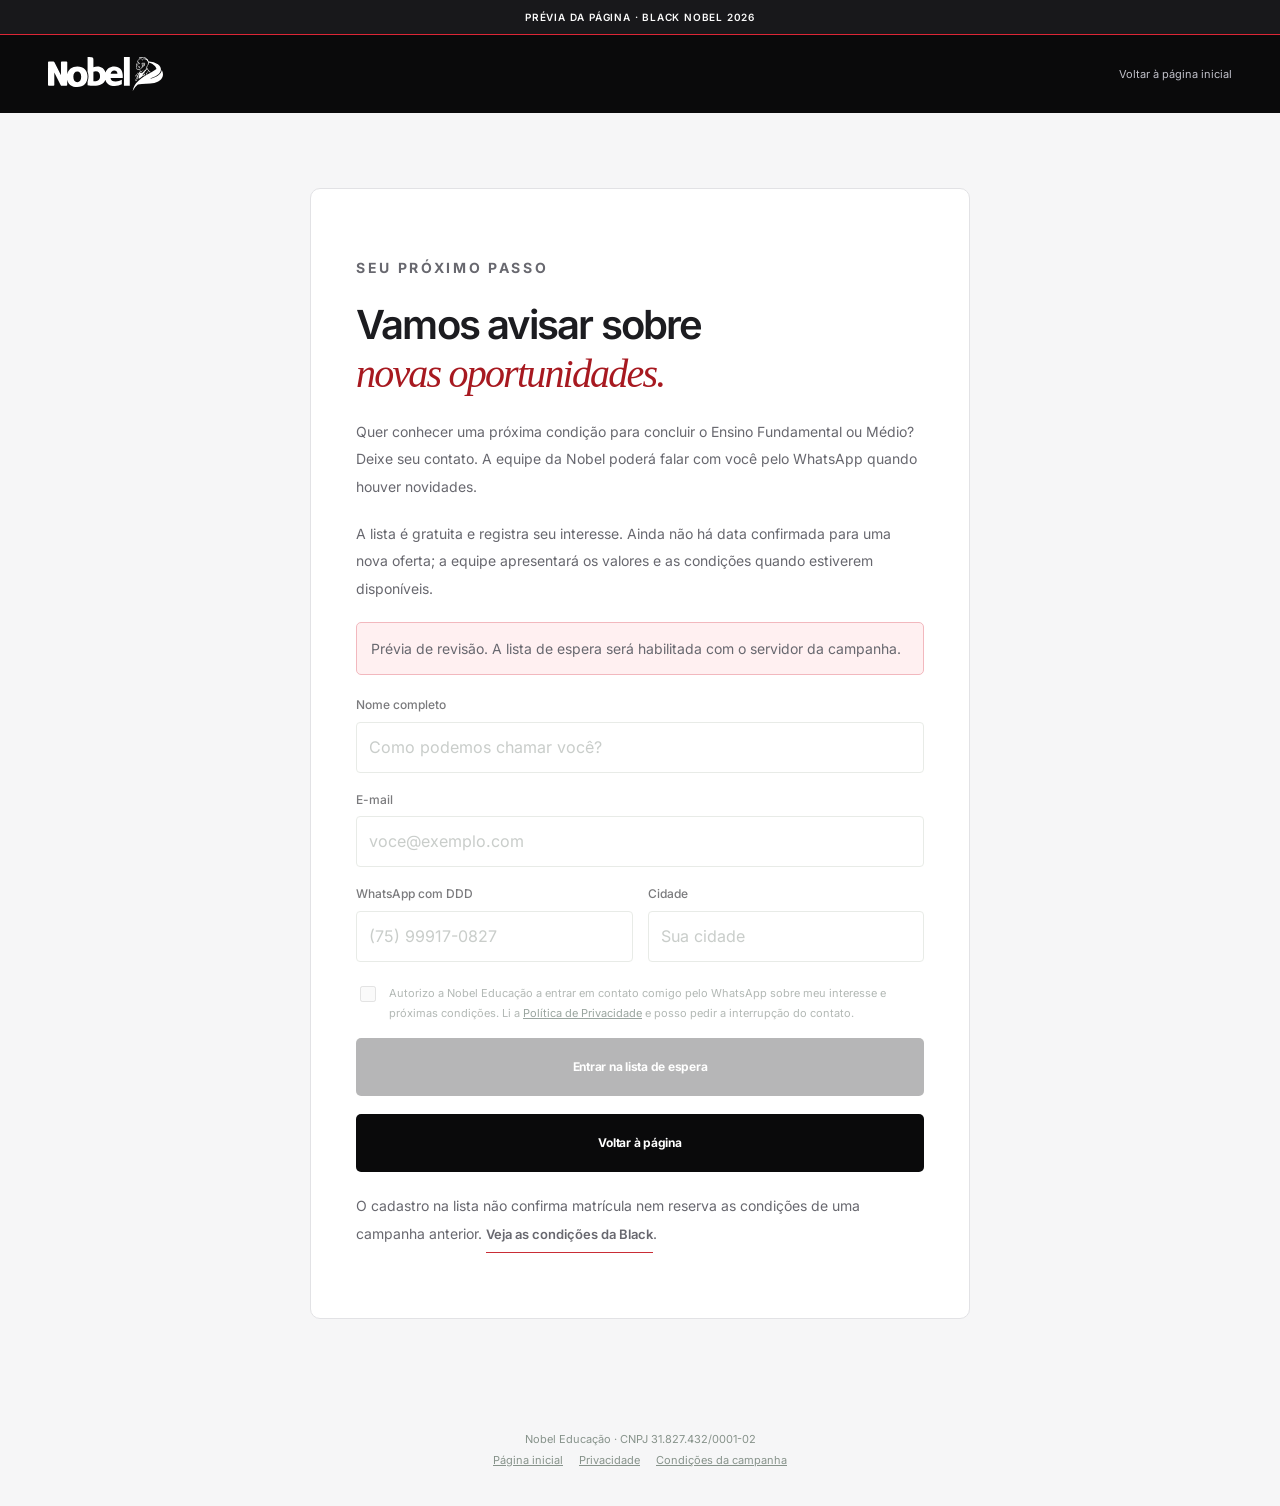
==== commit 42b42a12: "Remove enrollment signup and open WhatsApp directly after triage" ====
--- a/lista-de-espera.html
+++ b/lista-de-espera.html
@@ -11,7 +11,7 @@
   <script type="module" src="./app.js"></script>
 </head>
 <body class="simple-page">
-  <aside class="preview-banner" aria-label="Aviso de prévia">PRÉVIA DA PÁGINA · FORMULÁRIOS EM MODO DE REVISÃO</aside>
+  <aside class="preview-banner" aria-label="Aviso de prévia">PRÉVIA DA PÁGINA · BLACK NOBEL 2026</aside>
   <a class="skip-link" href="#conteudo">Pular para o conteúdo</a>
   <header class="simple-header"><div class="container"><a href="./" aria-label="Voltar à Nobel Educação"><img src="./assets/logo-nobel.svg" alt="Nobel Educação" width="115" height="36"></a><a href="./">Voltar à página inicial</a></div></header>
   <main id="conteudo" class="simple-main"><div class="container"><section class="simple-card" aria-labelledby="lista-titulo">
@@ -19,7 +19,7 @@
     <h1 id="lista-titulo">Vamos avisar sobre<br><em>novas oportunidades.</em></h1>
     <p>Quer conhecer uma próxima condição para concluir o Ensino Fundamental ou Médio? Deixe seu contato. A equipe da Nobel poderá falar com você pelo WhatsApp quando houver novidades.</p>
     <p>A lista é gratuita e registra seu interesse. Ainda não há data confirmada para uma nova oferta; a equipe apresentará os valores e as condições quando estiverem disponíveis.</p>
-    <p id="preview-form-notice" class="preview-form-notice" role="note">Prévia de revisão. O cadastro será habilitado com o servidor da campanha.</p><form id="waitlist-form" data-preview-form aria-describedby="preview-form-notice"><fieldset disabled class="preview-disabled-fields">
+    <p id="preview-form-notice" class="preview-form-notice" role="note">Prévia de revisão. A lista de espera será habilitada com o servidor da campanha.</p><form id="waitlist-form" data-preview-form aria-describedby="preview-form-notice"><fieldset disabled class="preview-disabled-fields">
       <div class="form-field"><label for="waitlist-name">Nome completo</label><input id="waitlist-name" name="name" type="text" autocomplete="name" placeholder="Como podemos chamar você?" minlength="2" maxlength="120" required></div>
       <div class="form-field"><label for="waitlist-email">E-mail</label><input id="waitlist-email" name="email" type="email" autocomplete="email" placeholder="voce@exemplo.com" maxlength="254" required></div>
       <div class="form-row">
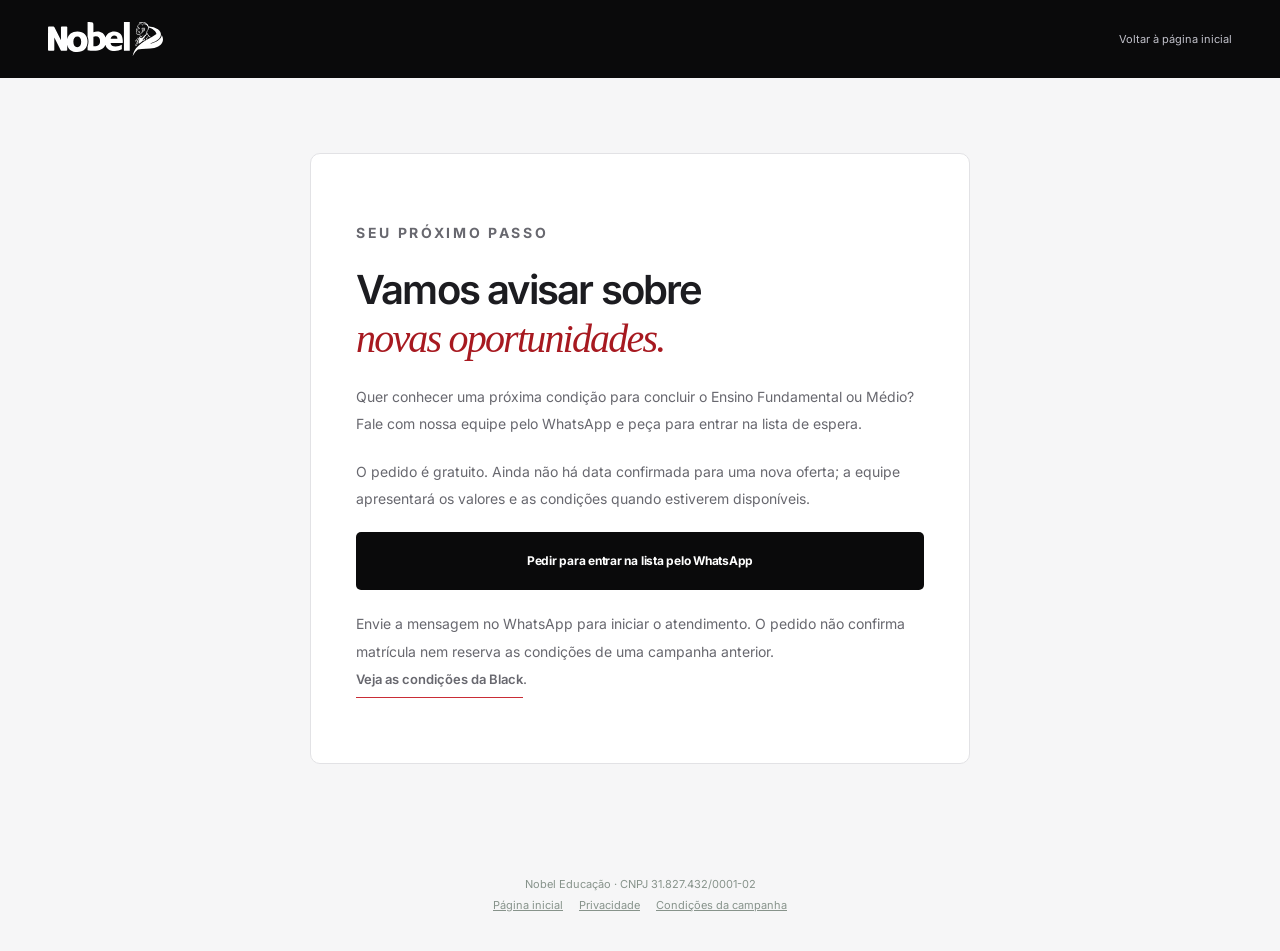
==== commit baec8b88: "Publish functional Black Nobel test site independently of custom domain" ====
--- a/lista-de-espera.html
+++ b/lista-de-espera.html
@@ -2,36 +2,25 @@
 <html lang="pt-BR">
 <head>
   <meta charset="utf-8">
+  <meta name="robots" content="noindex">
   <meta name="viewport" content="width=device-width, initial-scale=1">
   <meta name="theme-color" content="#090909">
-  <title>Prévia — Lista de espera | Nobel Educação</title>
-  <meta name="description" content="Cadastre seu interesse para receber informações sobre próximas condições para concluir os estudos com a Nobel Educação.">
+  <title>Lista de espera | Nobel Educação</title>
+  <meta name="description" content="Peça pelo WhatsApp para entrar na lista de espera e conhecer próximas condições para concluir os estudos com a Nobel Educação.">
   <link rel="icon" href="./assets/favicon.svg" type="image/svg+xml">
   <link rel="stylesheet" href="./styles.css">
   <script type="module" src="./app.js"></script>
 </head>
 <body class="simple-page">
-  <aside class="preview-banner" aria-label="Aviso de prévia">PRÉVIA DA PÁGINA · BLACK NOBEL 2026</aside>
   <a class="skip-link" href="#conteudo">Pular para o conteúdo</a>
   <header class="simple-header"><div class="container"><a href="./" aria-label="Voltar à Nobel Educação"><img src="./assets/logo-nobel.svg" alt="Nobel Educação" width="115" height="36"></a><a href="./">Voltar à página inicial</a></div></header>
   <main id="conteudo" class="simple-main"><div class="container"><section class="simple-card" aria-labelledby="lista-titulo">
     <p class="eyebrow">SEU PRÓXIMO PASSO</p>
     <h1 id="lista-titulo">Vamos avisar sobre<br><em>novas oportunidades.</em></h1>
-    <p>Quer conhecer uma próxima condição para concluir o Ensino Fundamental ou Médio? Deixe seu contato. A equipe da Nobel poderá falar com você pelo WhatsApp quando houver novidades.</p>
-    <p>A lista é gratuita e registra seu interesse. Ainda não há data confirmada para uma nova oferta; a equipe apresentará os valores e as condições quando estiverem disponíveis.</p>
-    <p id="preview-form-notice" class="preview-form-notice" role="note">Prévia de revisão. A lista de espera será habilitada com o servidor da campanha.</p><form id="waitlist-form" data-preview-form aria-describedby="preview-form-notice"><fieldset disabled class="preview-disabled-fields">
-      <div class="form-field"><label for="waitlist-name">Nome completo</label><input id="waitlist-name" name="name" type="text" autocomplete="name" placeholder="Como podemos chamar você?" minlength="2" maxlength="120" required></div>
-      <div class="form-field"><label for="waitlist-email">E-mail</label><input id="waitlist-email" name="email" type="email" autocomplete="email" placeholder="voce@exemplo.com" maxlength="254" required></div>
-      <div class="form-row">
-        <div class="form-field"><label for="waitlist-whatsapp">WhatsApp com DDD</label><input id="waitlist-whatsapp" name="whatsapp" type="tel" inputmode="tel" autocomplete="tel" placeholder="(75) 99917-0827" maxlength="32" required></div>
-        <div class="form-field"><label for="waitlist-city">Cidade</label><input id="waitlist-city" name="city" type="text" autocomplete="address-level2" placeholder="Sua cidade" minlength="2" maxlength="120" required></div>
-      </div>
-      <label class="consent" for="waitlist-consent"><input id="waitlist-consent" name="consent" type="checkbox" required><span>Autorizo a Nobel Educação a entrar em contato comigo pelo WhatsApp sobre meu interesse e próximas condições. Li a <a href="./privacidade.html">Política de Privacidade</a> e posso pedir a interrupção do contato.</span></label>
-      <p id="waitlist-feedback" class="form-feedback" role="alert" tabindex="-1"></p>
-      <button class="button button-navy" type="submit" disabled>Entrar na lista de espera</button>
-    </fieldset></form><a class="button button-navy preview-return" href="./index.html">Voltar à página</a>
-    <noscript><p>Ative o JavaScript para enviar o cadastro ou fale diretamente pelo <a href="https://wa.me/5575999170827" target="_blank" rel="noopener noreferrer">WhatsApp da Nobel</a>.</p></noscript>
-    <p>O cadastro na lista não confirma matrícula nem reserva as condições de uma campanha anterior. <a class="text-link" href="./termos.html">Veja as condições da Black</a>.</p>
+    <p>Quer conhecer uma próxima condição para concluir o Ensino Fundamental ou Médio? Fale com nossa equipe pelo WhatsApp e peça para entrar na lista de espera.</p>
+    <p>O pedido é gratuito. Ainda não há data confirmada para uma nova oferta; a equipe apresentará os valores e as condições quando estiverem disponíveis.</p>
+    <a class="button button-navy" href="https://wa.me/5575999170827?text=Ol%C3%A1%21%20Quero%20entrar%20na%20lista%20de%20espera%20do%20Supletivo%20EJA%20Nobel%20e%20receber%20informa%C3%A7%C3%B5es%20sobre%20pr%C3%B3ximas%20condi%C3%A7%C3%B5es%20para%20concluir%20meus%20estudos.">Pedir para entrar na lista pelo WhatsApp</a>
+    <p>Envie a mensagem no WhatsApp para iniciar o atendimento. O pedido não confirma matrícula nem reserva as condições de uma campanha anterior. <a class="text-link" href="./termos.html">Veja as condições da Black</a>.</p>
   </section></div></main>
   <footer class="simple-footer"><p>Nobel Educação · CNPJ 31.827.432/0001-02</p><p><a href="./">Página inicial</a><a href="./privacidade.html">Privacidade</a><a href="./termos.html">Condições da campanha</a></p></footer>
 </body>
--- a/styles.css
+++ b/styles.css
@@ -145,11 +145,3 @@
 }
 /* Red emphasis for the Black Friday headline. */
 .hero h1>span{color:#ff4c58}
-
-/* Static review only. The application's original styles and forms are unchanged. */
-.preview-banner{padding:9px 18px;background:#18181b;color:#fafafa;border-bottom:1px solid #dc2636;text-align:center;font-size:10px;font-weight:600;letter-spacing:.08em;line-height:1.6}
-.preview-form-notice{font-size:12px;line-height:1.8;color:#9f1c26;background:#fff0f1;border:1px solid #f2b8be;border-radius:5px;padding:12px 14px;margin:0 0 20px}
-.preview-disabled-fields{border:0;padding:0;margin:0;opacity:.58;min-width:0}
-.preview-disabled-fields input,.preview-disabled-fields button{cursor:not-allowed}
-.preview-return{margin-top:18px;width:100%;font-size:12px}
-@media(max-width:560px){.preview-banner{font-size:8px;padding:8px 12px;letter-spacing:.04em}}
